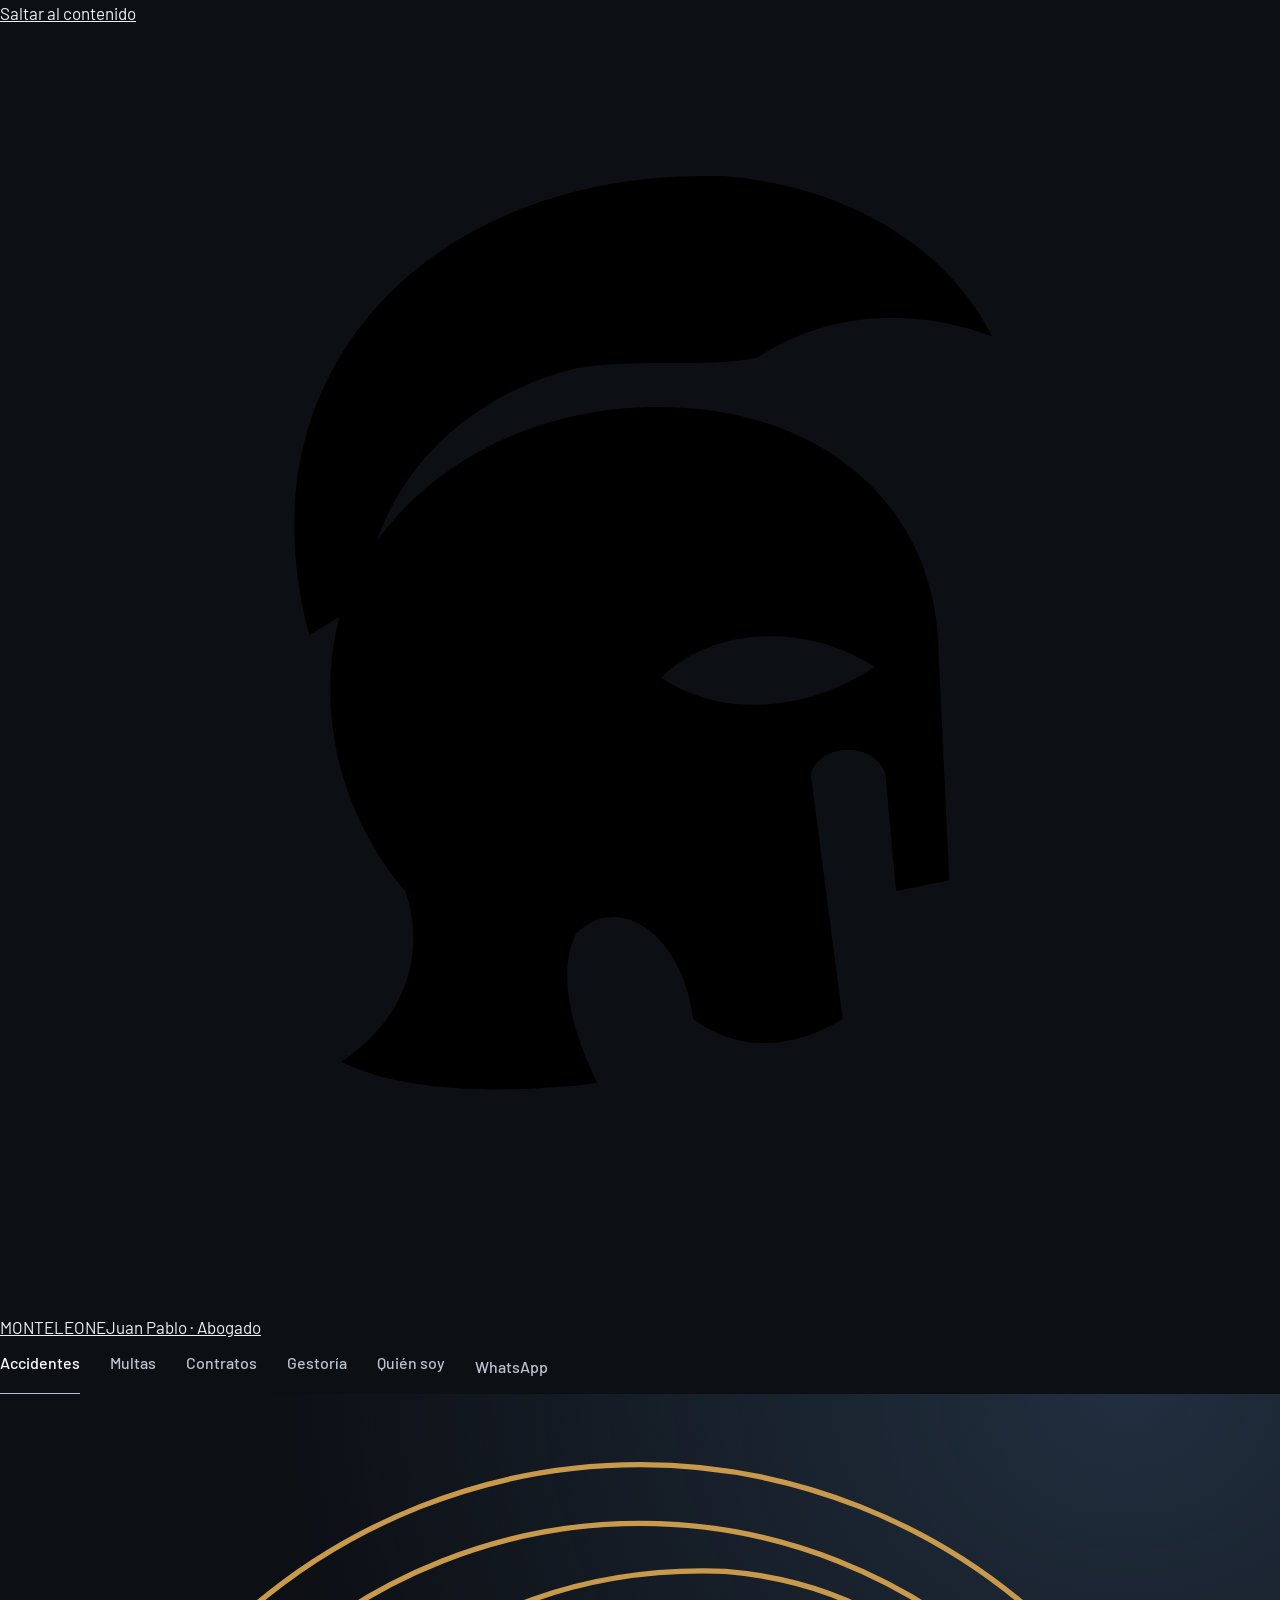
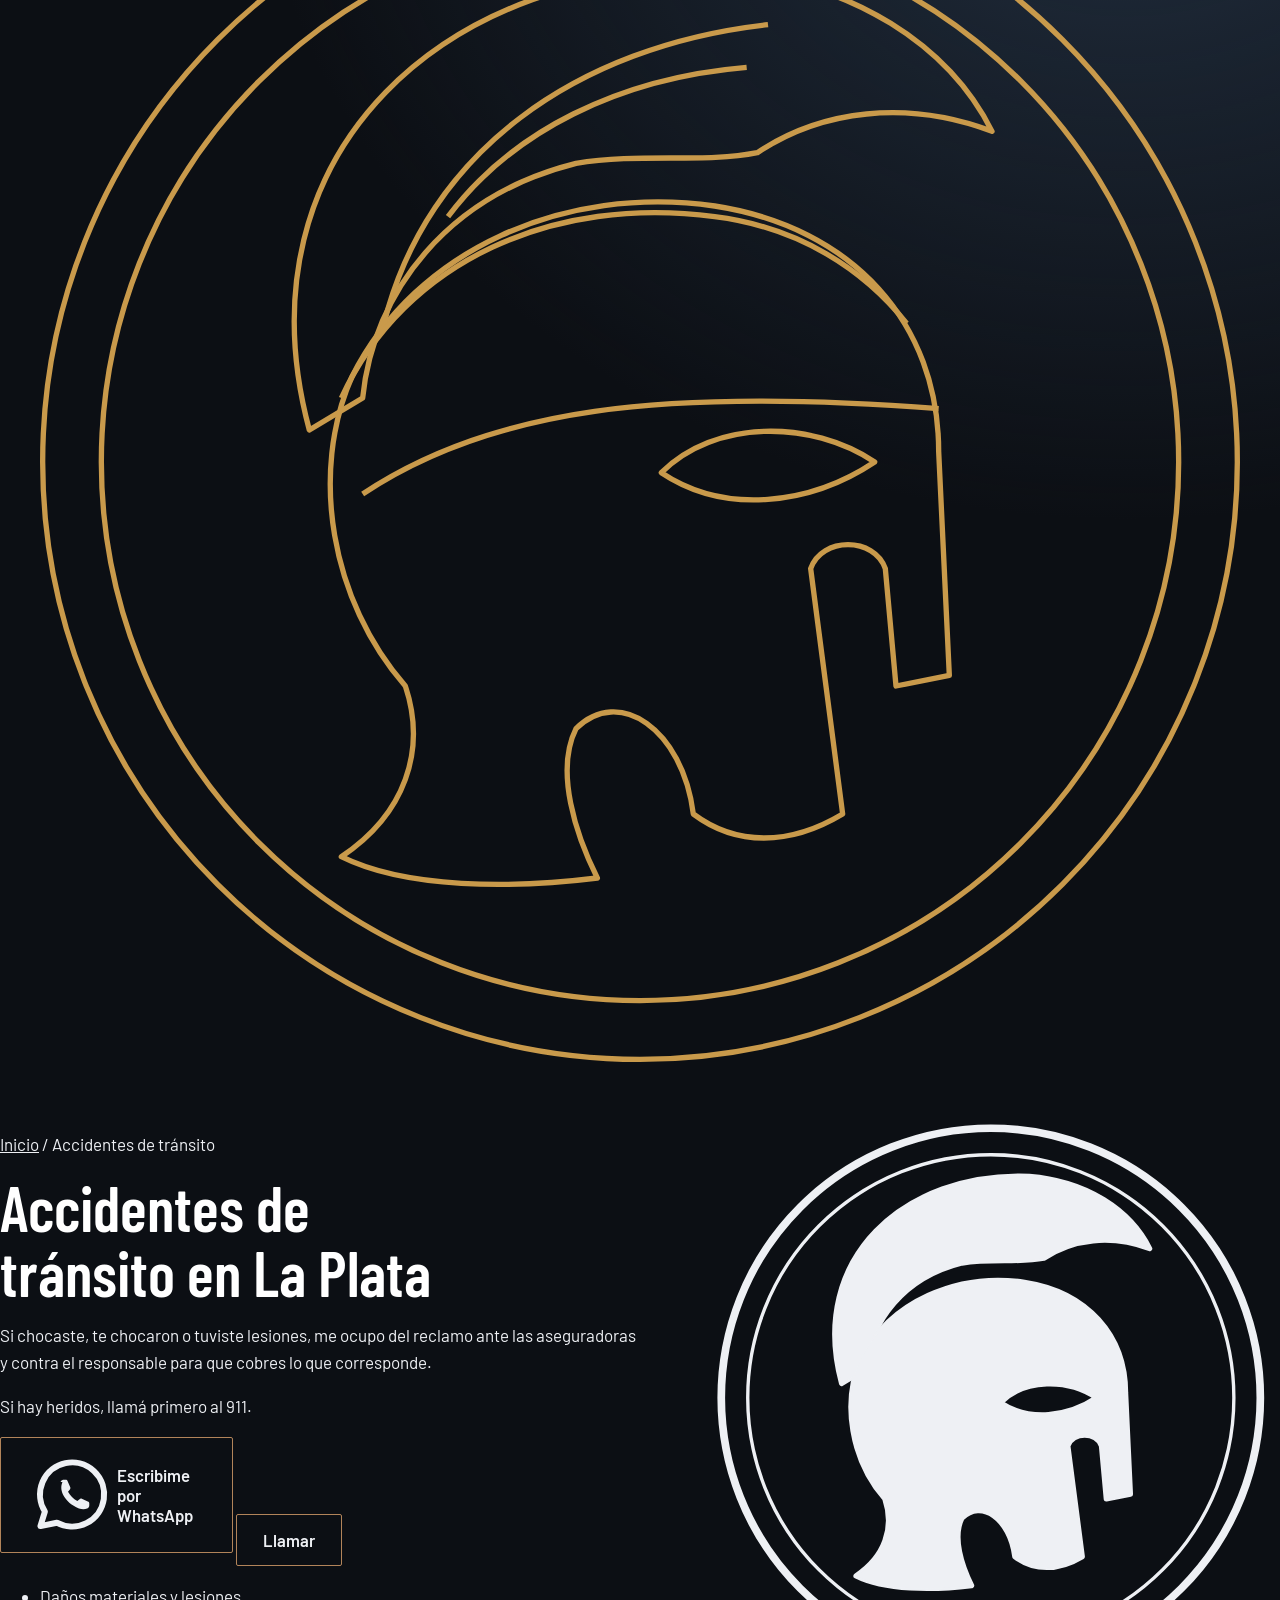
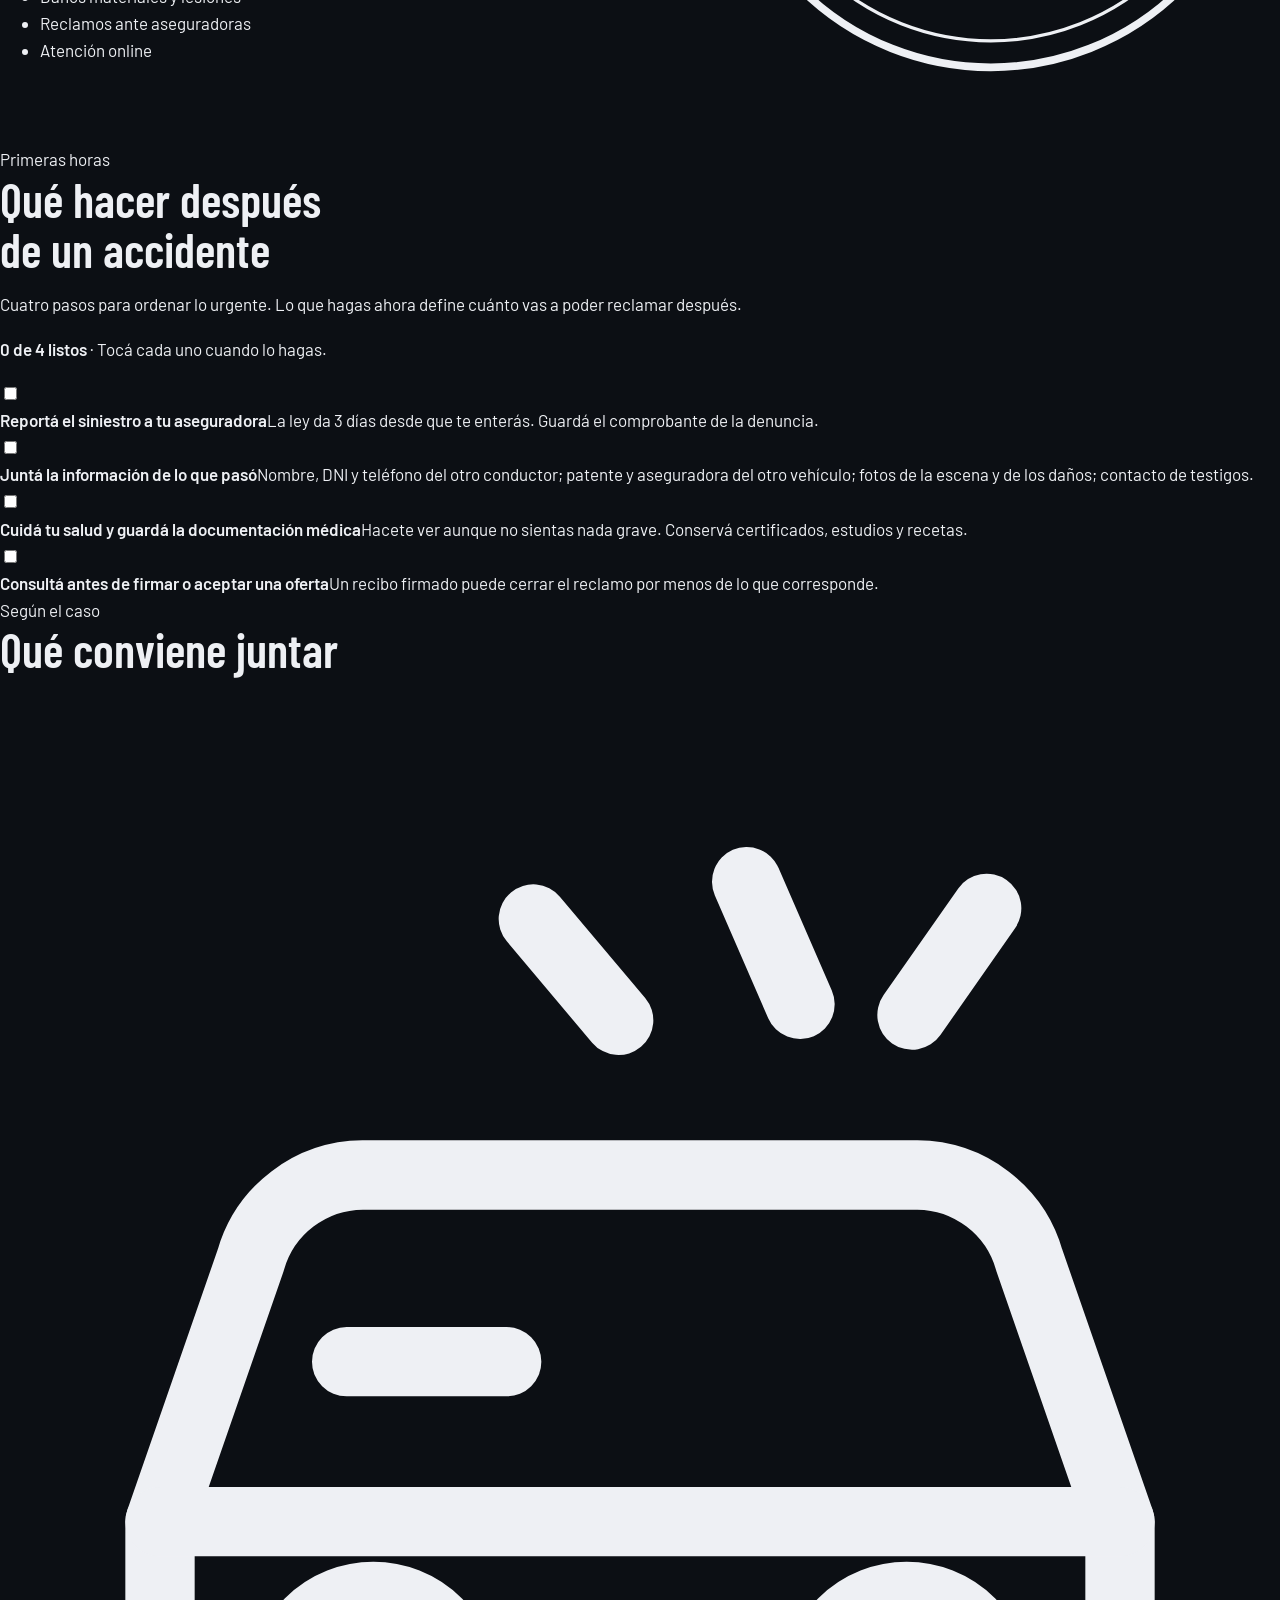
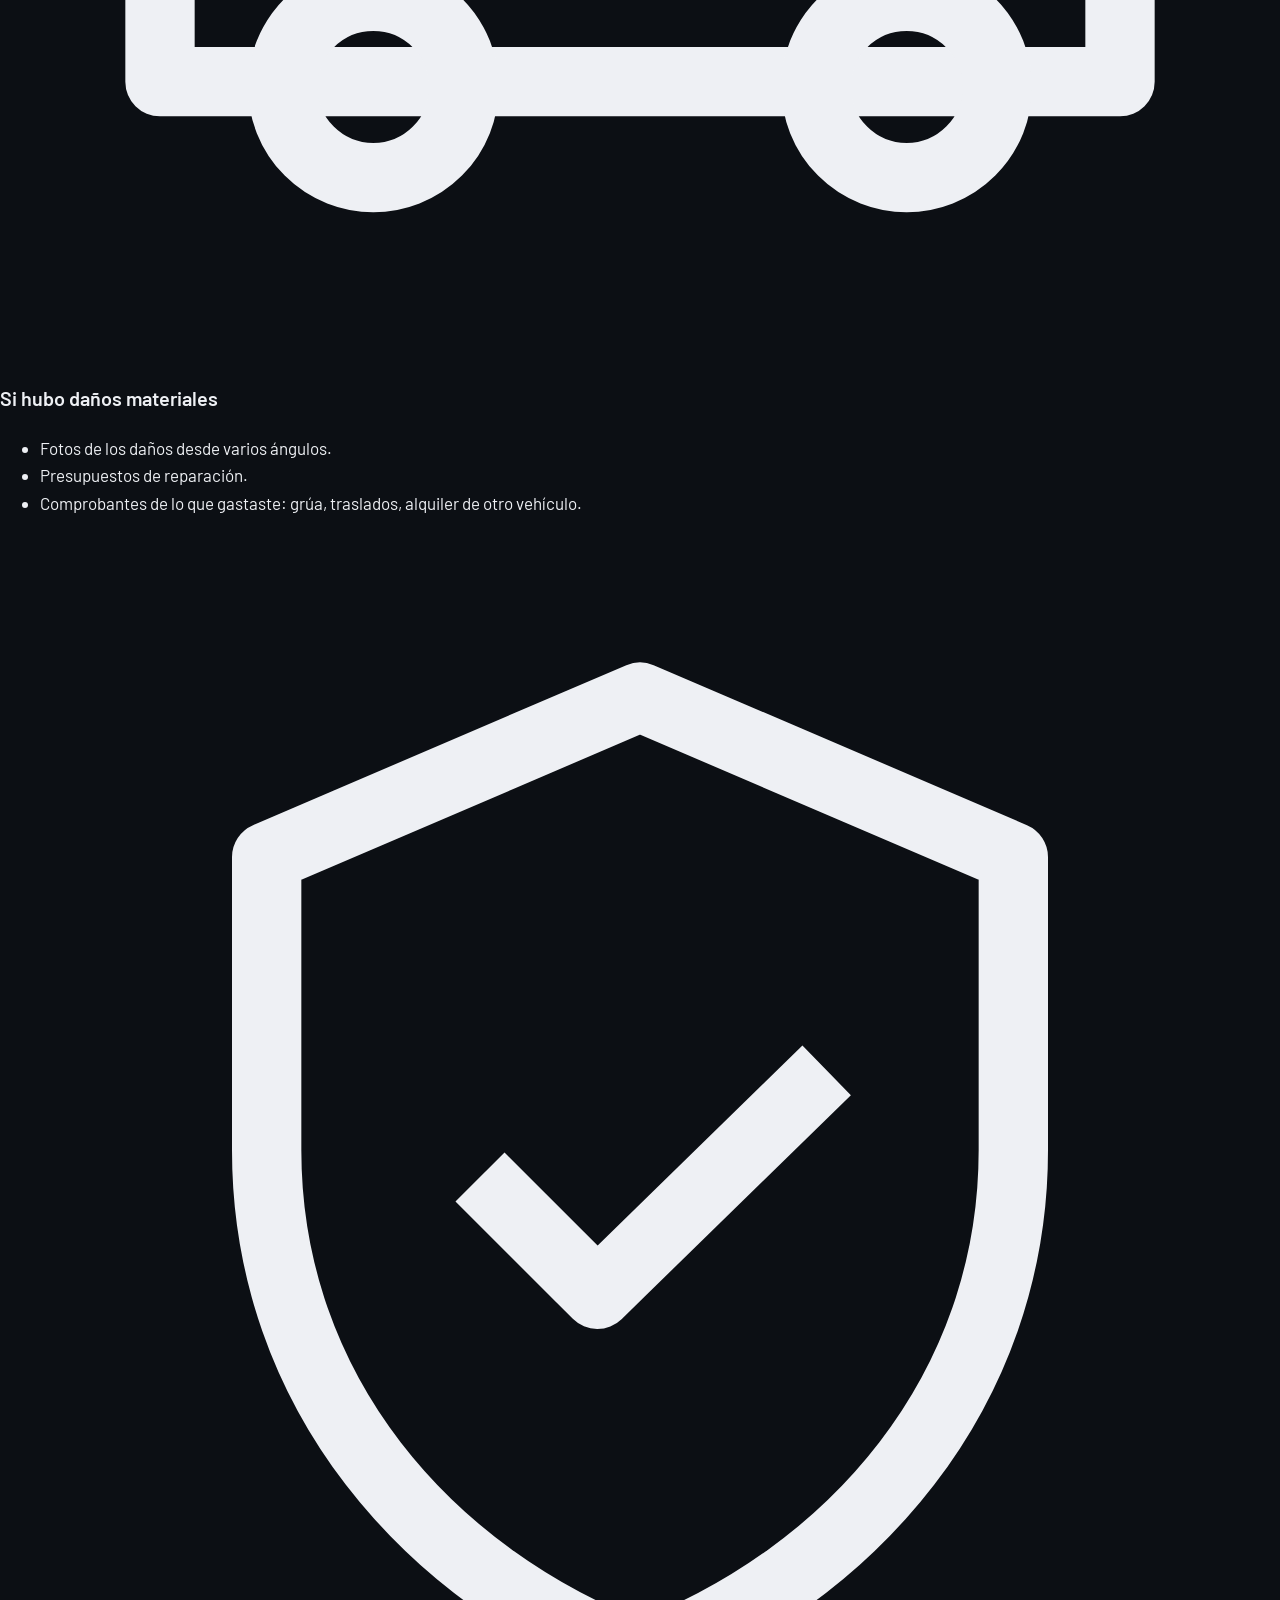
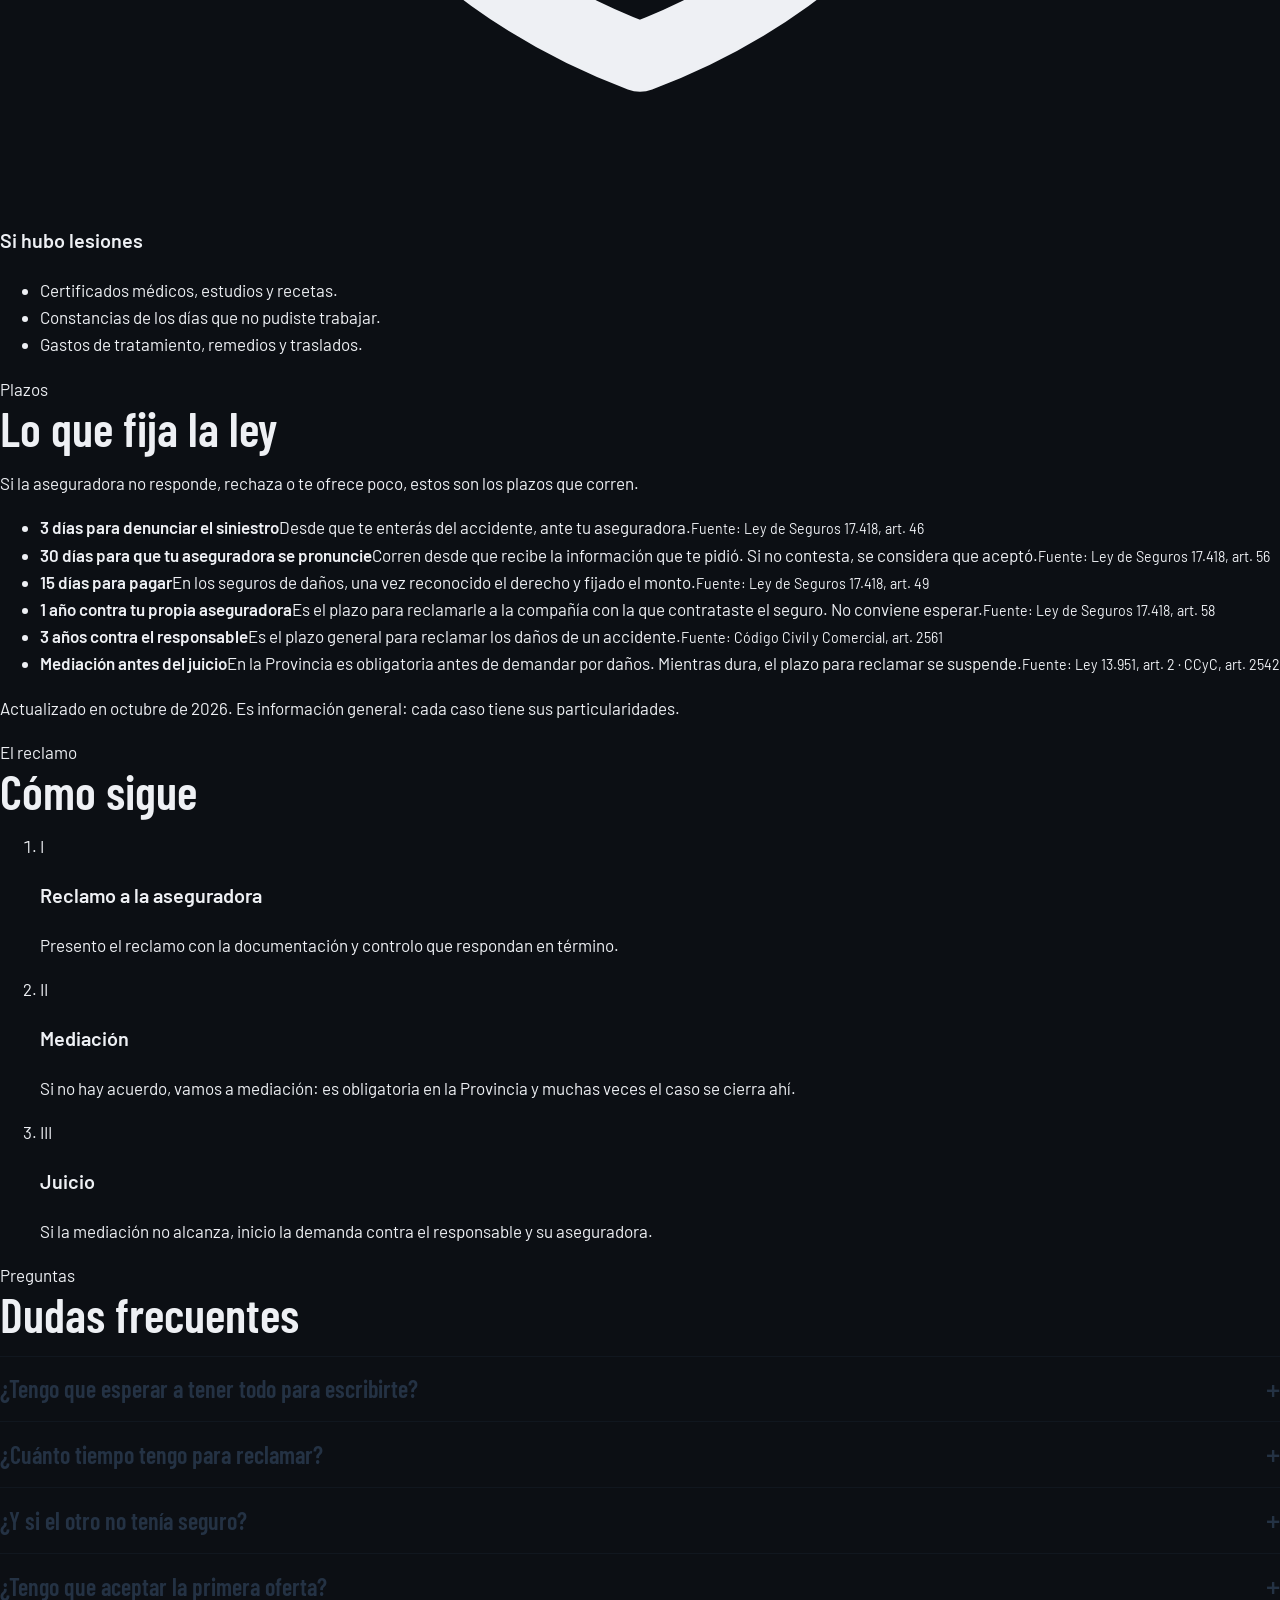
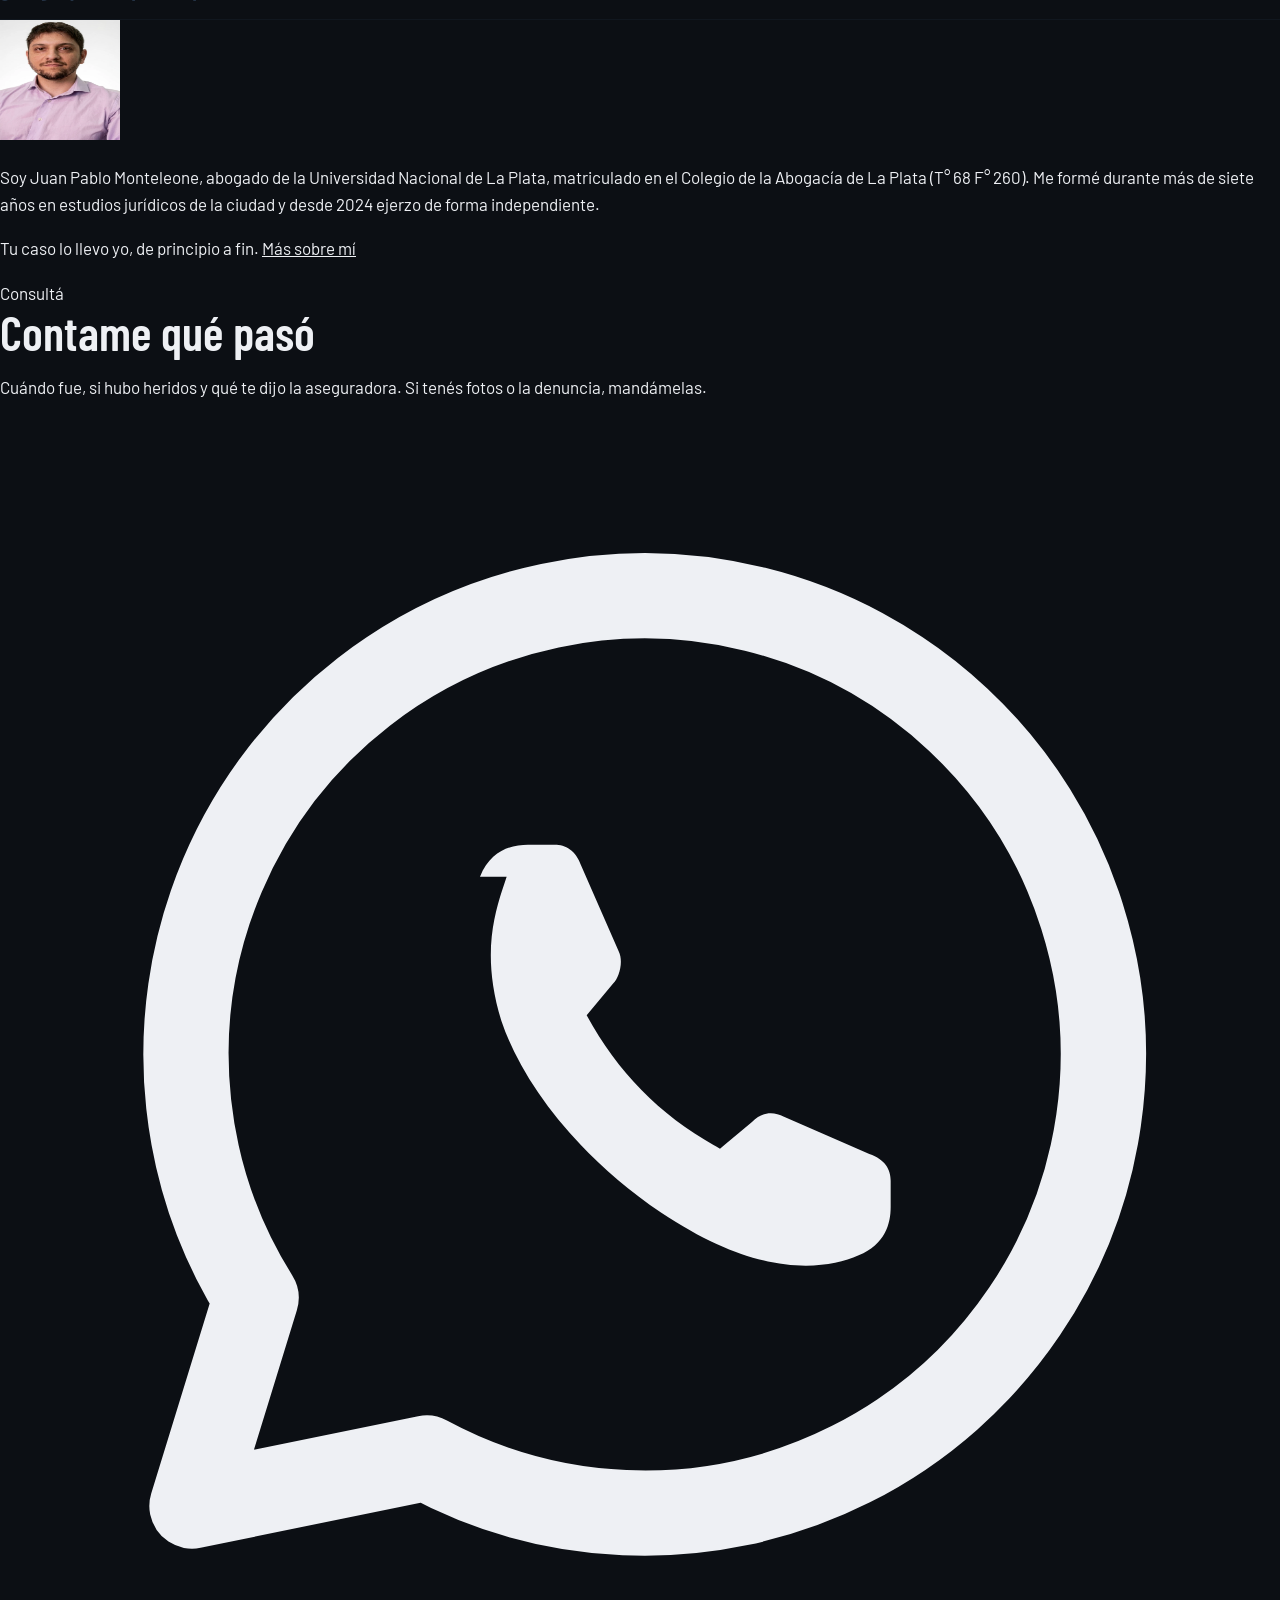
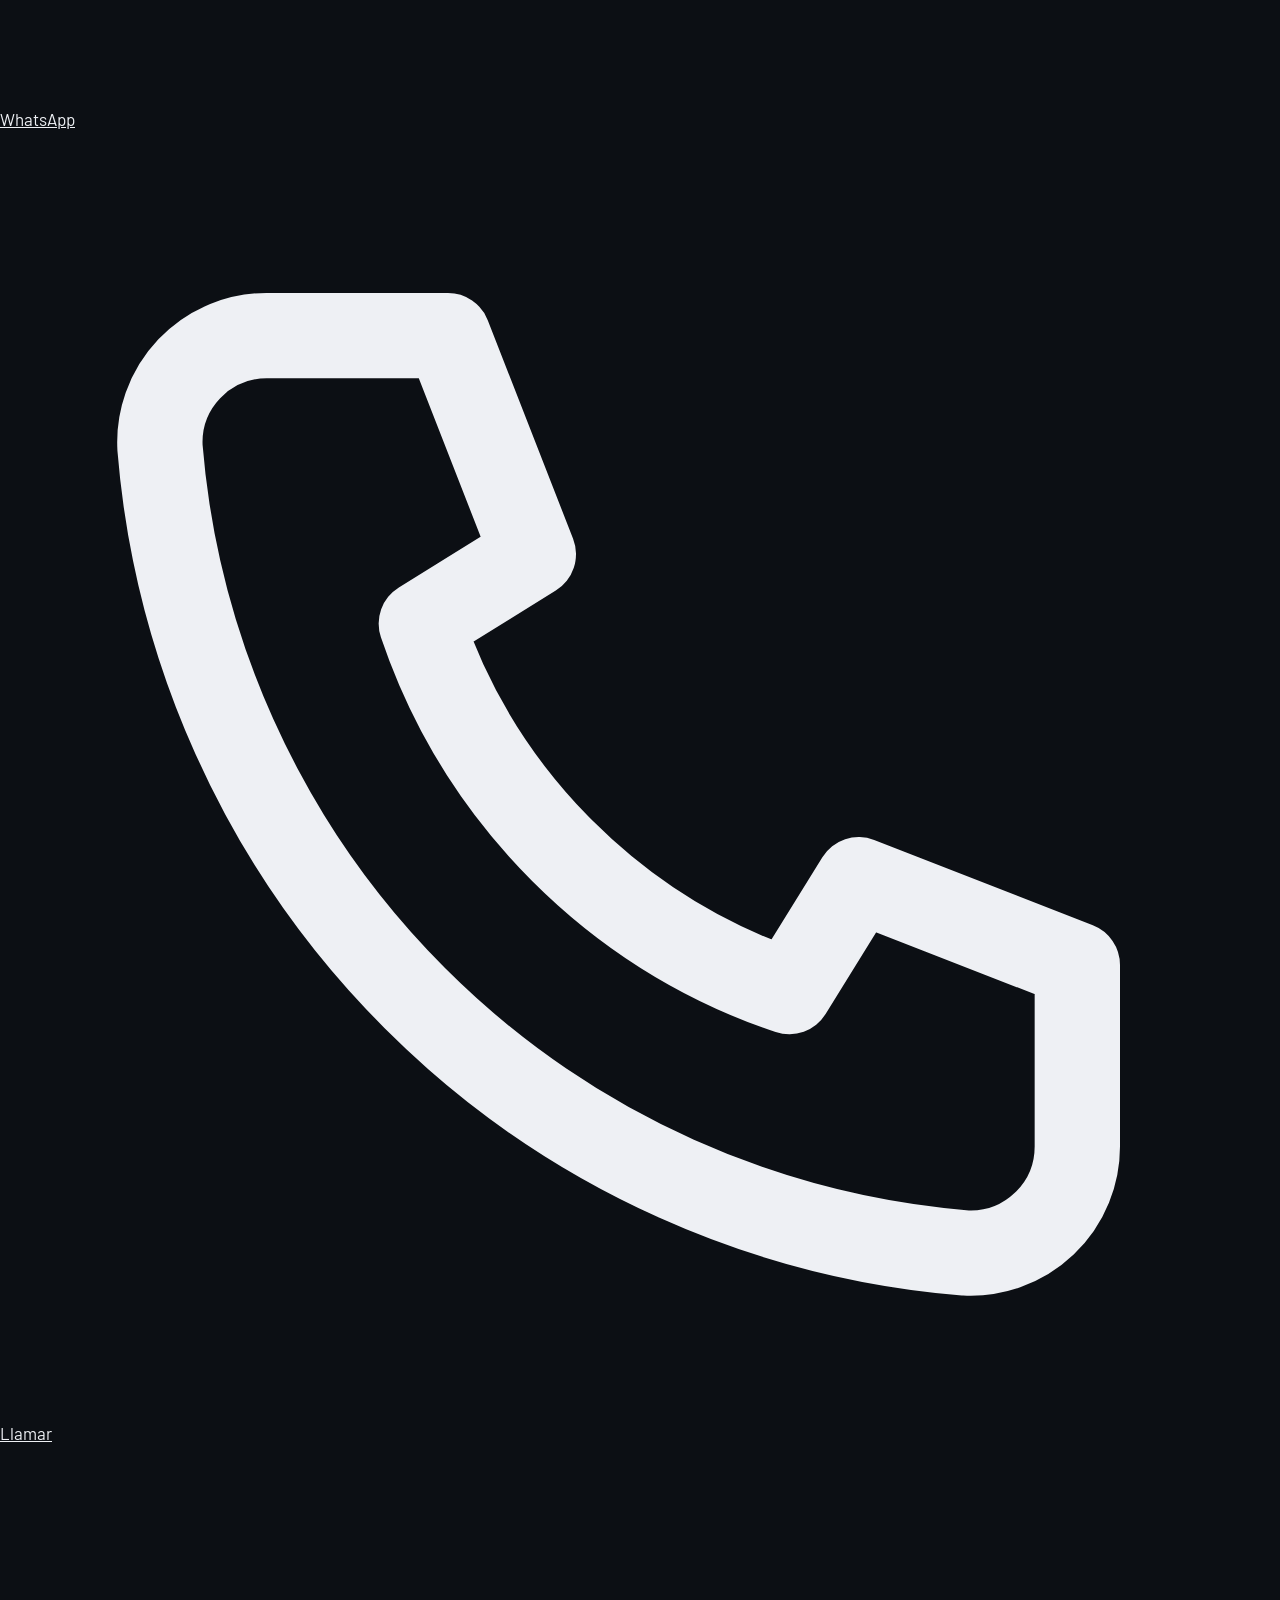
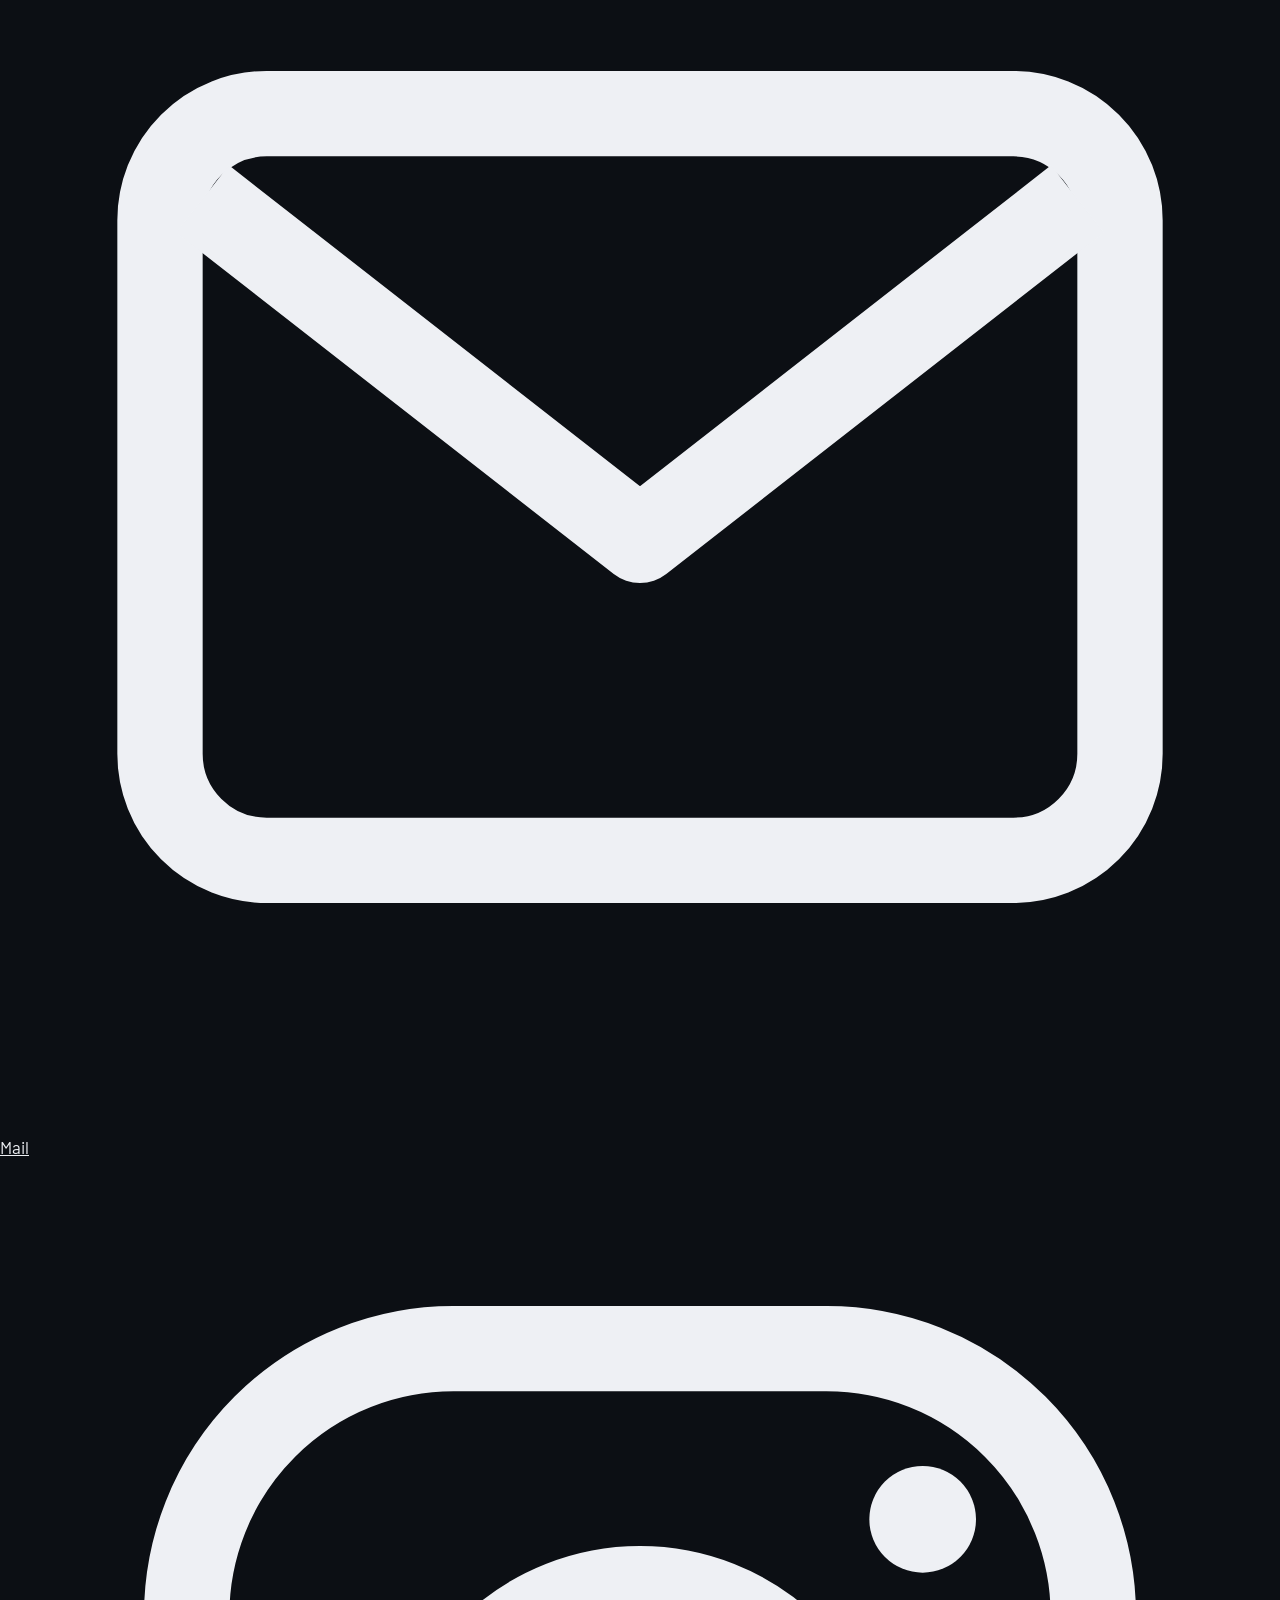
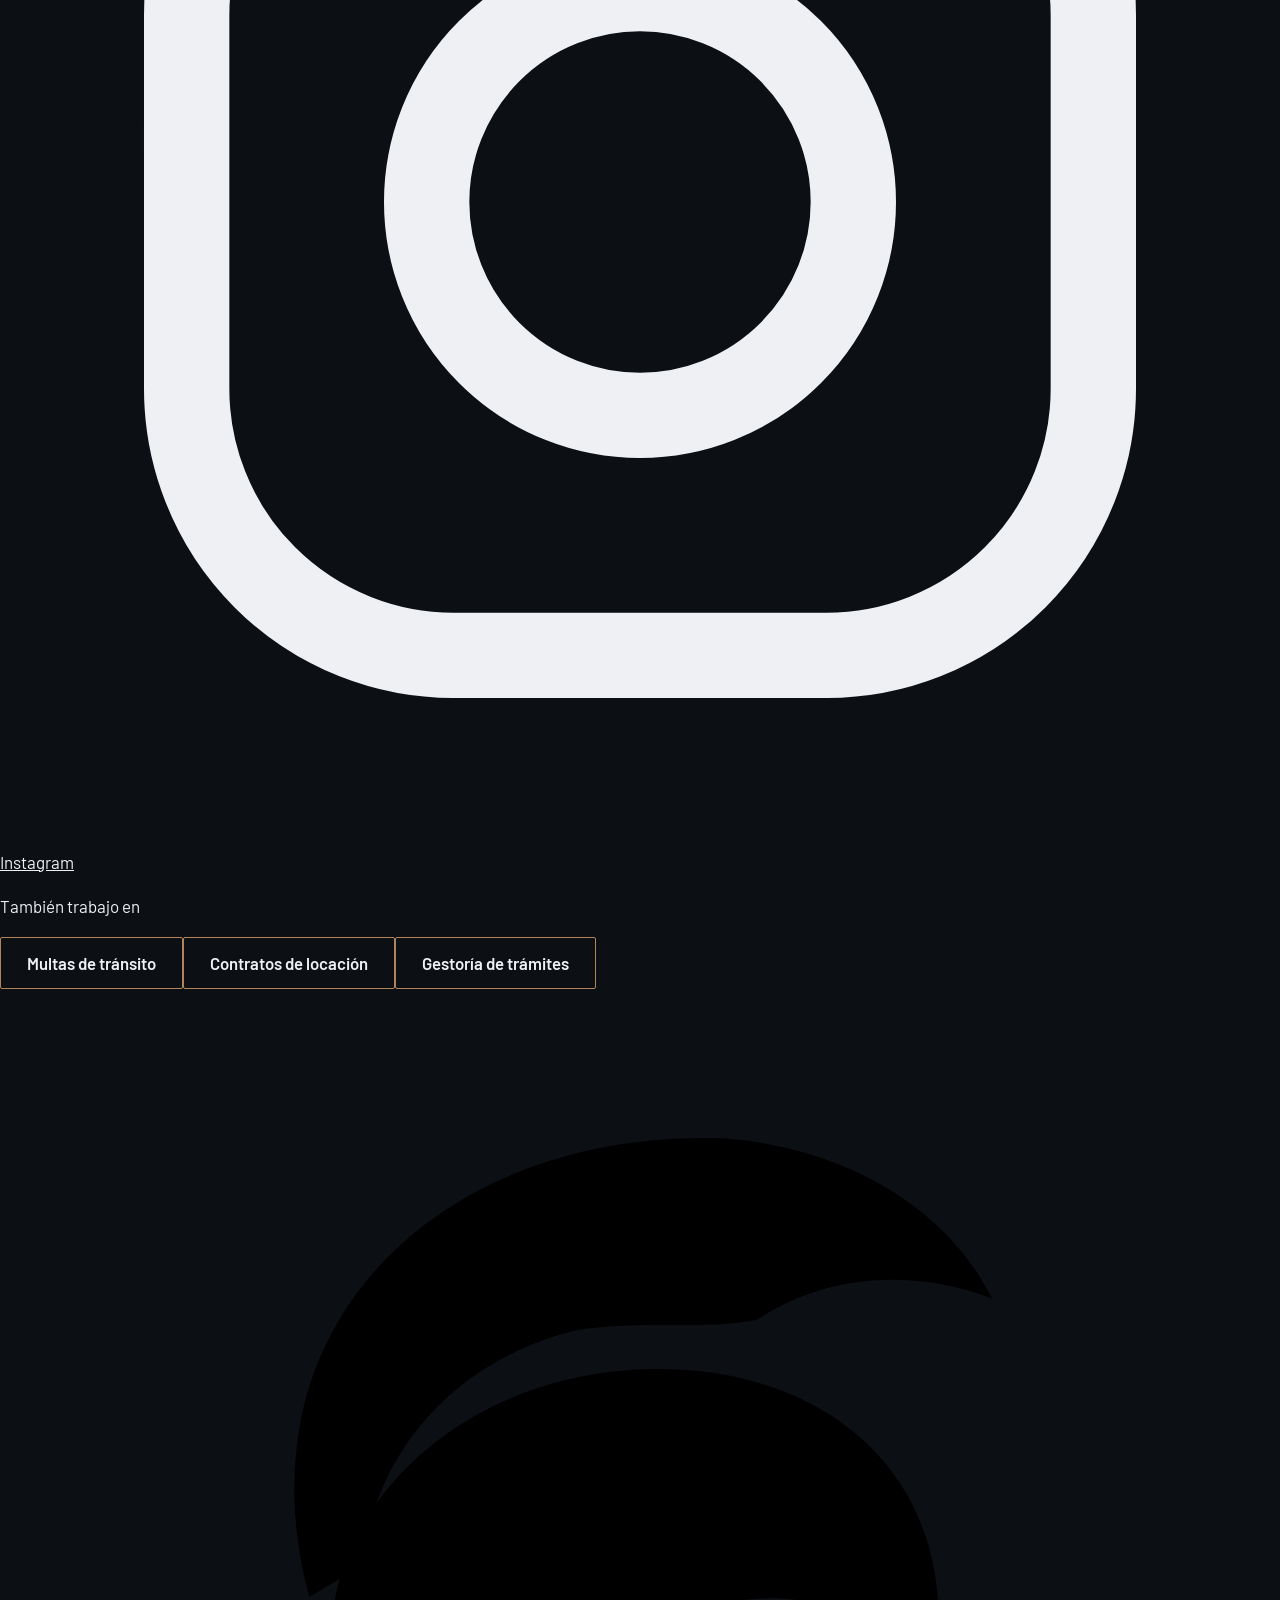
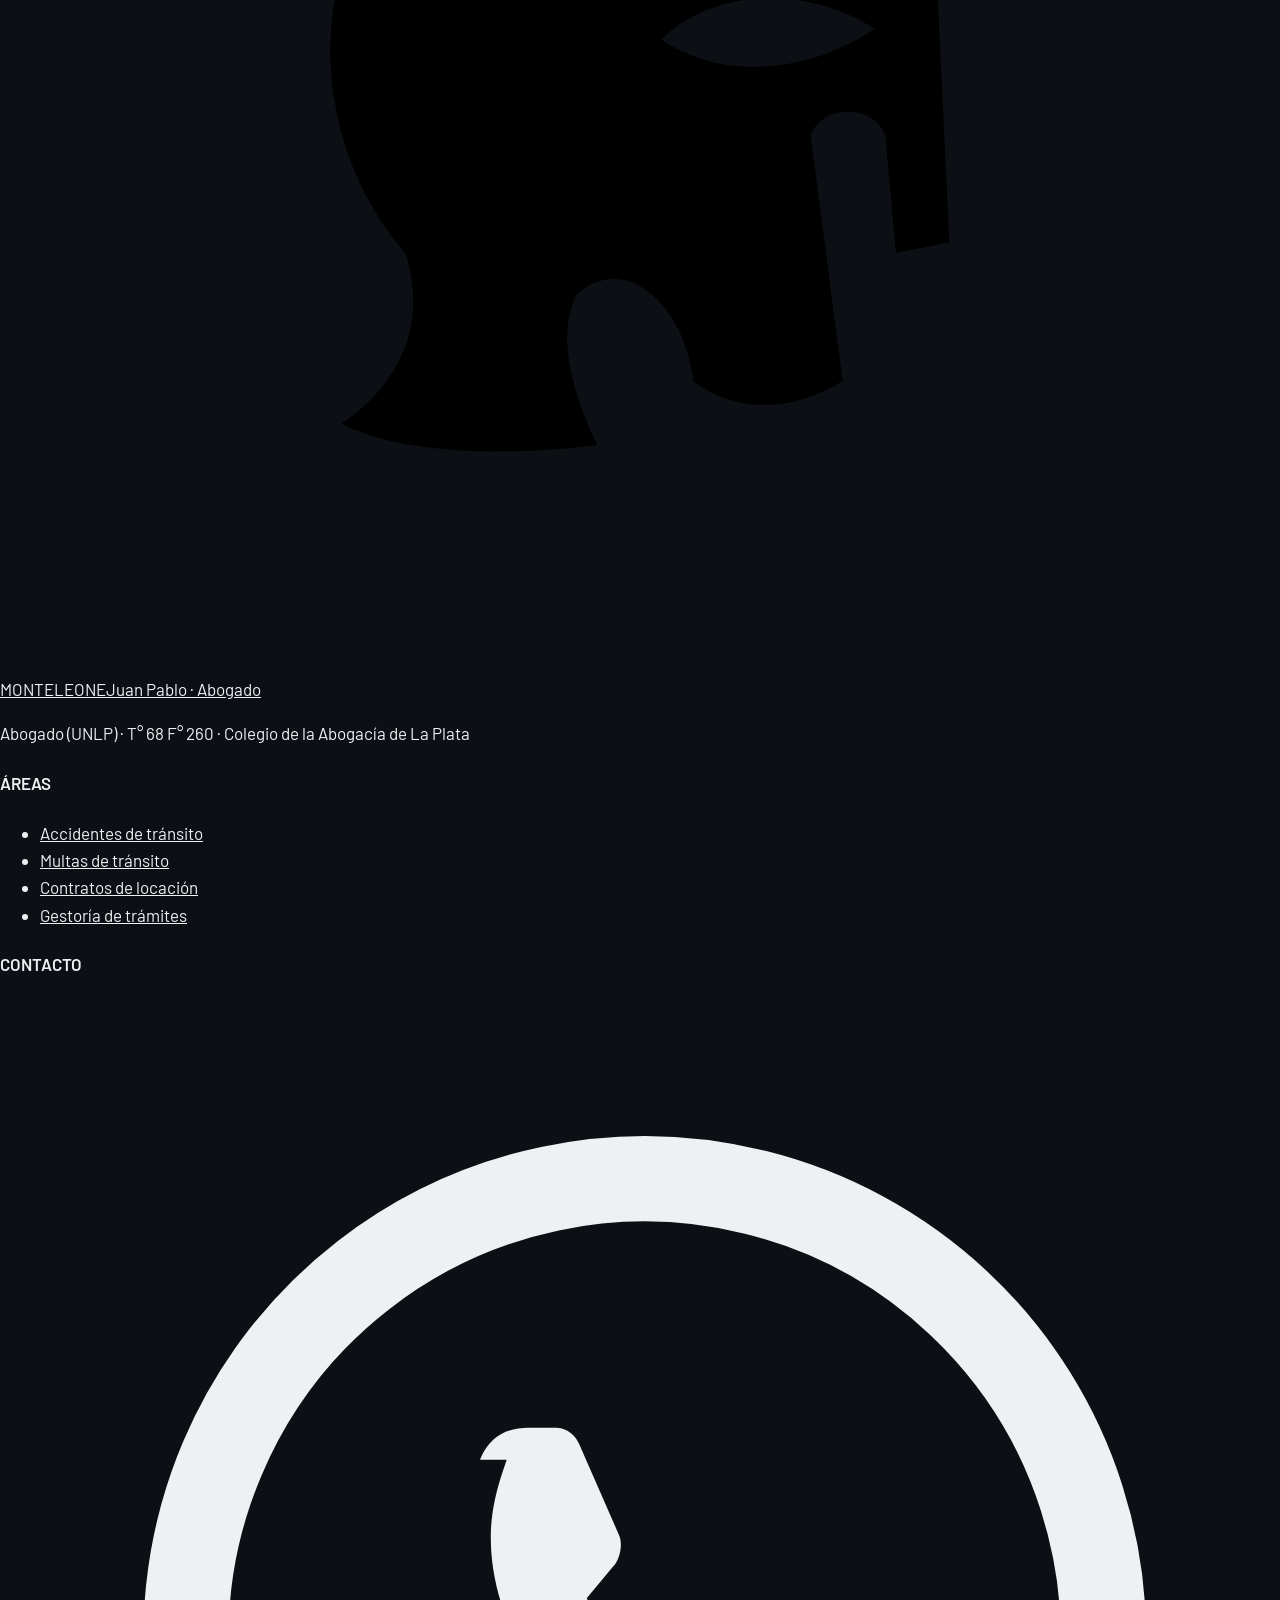
==== accidentes/index.html @ 5ac645d3 "Nueva página: accidentes" ====
<!doctype html>
<html lang="es-AR">
<head>
<meta charset="utf-8">
<!-- BORRADOR: sacar la línea de abajo cuando Juan Pablo apruebe la publicación (en TODAS las páginas) -->
<meta name="robots" content="noindex, nofollow">
<meta name="viewport" content="width=device-width, initial-scale=1, viewport-fit=cover">
<title>Abogado de accidentes de tránsito en La Plata | Monteleone</title>
<meta name="description" content="Reclamos por choques, lesiones y daños ante aseguradoras en La Plata. Qué hacer después de un accidente y qué plazos fija la ley.">
<meta name="theme-color" content="#0D131E">
<link rel="icon" href="/assets/logo/favicon.svg" type="image/svg+xml">
<link rel="stylesheet" href="/styles.css">
<link rel="canonical" href="https://juanpablomonteleone.pages.dev/accidentes/">
<meta property="og:type" content="website">
<meta property="og:locale" content="es_AR">
<meta property="og:site_name" content="Juan Pablo Monteleone, abogado">
<meta property="og:title" content="Abogado de accidentes de tránsito en La Plata | Monteleone">
<meta property="og:description" content="Reclamos por choques, lesiones y daños ante aseguradoras en La Plata. Qué hacer después de un accidente y qué plazos fija la ley.">
<meta property="og:url" content="https://juanpablomonteleone.pages.dev/accidentes/">
<meta property="og:image" content="https://juanpablomonteleone.pages.dev/assets/og/home.jpg">
<script type="application/ld+json">{"@context": "https://schema.org", "@type": "LegalService", "name": "Juan Pablo Monteleone, abogado", "url": "https://juanpablomonteleone.pages.dev/", "telephone": "+5492212011739", "email": "estudiomonteleonejp@gmail.com", "image": "https://juanpablomonteleone.pages.dev/assets/foto-rect.webp", "areaServed": "La Plata, Provincia de Buenos Aires", "address": {"@type": "PostalAddress", "addressLocality": "La Plata", "addressRegion": "Buenos Aires", "addressCountry": "AR"}, "knowsAbout": ["Accidentes de tránsito", "Multas de tránsito", "Contratos de locación", "Gestoría de trámites"], "sameAs": ["https://www.instagram.com/monteleone.abogado/"]}</script>
</head>
<body>
<a class="saltar" href="#contenido">Saltar al contenido</a>
<header class="cabecera">
  <div class="contenedor">
    <a class="marca" href="/" aria-label="Juan Pablo Monteleone, abogado. Inicio">
      <svg viewBox="0 0 120 120" aria-hidden="true" ><g fill="none" style="stroke:var(--bronce)"><circle cx="60" cy="60" r="56" stroke-width="2.6"/><circle cx="60" cy="60" r="50.5" stroke-width="1"/></g><g transform="translate(-4 1)" style="fill:var(--bronce)"><path d="M33 56 C 26 30, 46 12, 72 13 C 84 14, 93 20, 97 28 C 89 25, 81 26, 75 30 C 70 31, 64 30, 58 31 C 46 34, 39 43, 38 53 Z"/><path fill-rule="evenodd" d="M36 96 C 42 92, 44 86, 42 80 C 35 72, 33 60, 37 51 C 43 39, 57 33, 71 35 C 84 37, 92 46, 92 58 L 93 79 L 88 80 L 87 69 C 86 66, 81 66, 80 69 L 83 92 C 78 95, 73 95, 69 92 C 68 84, 62 80, 58 84 C 56 88, 58 94, 60 98 C 52 99, 42 99, 36 96 Z M 66 60 C 71 55, 80 55, 86 59 C 80 63, 72 64, 66 60 Z"/></g><g transform="translate(-4 1)" fill="none" stroke-linecap="round" style="stroke:var(--noche)" stroke-width="1.6"><path d="M36 53 C 42 40, 56 34, 71 36 C 79 37, 85 41, 89 46"/><path d="M40 46 C 44 30, 58 20, 76 18"/><path d="M46 36 C 52 28, 62 23, 74 22"/><path d="M38 62 C 50 54, 66 52, 92 54"/></g></svg>
      <span class="marca-texto"><span class="marca-nombre">MONTELEONE</span><span class="marca-sub">Juan Pablo · Abogado</span></span>
    </a>
    <button class="menu-btn" type="button" aria-expanded="false" aria-controls="nav" aria-label="Abrir menú"><span></span><span></span><span></span></button>
    <nav class="nav" id="nav" aria-label="Principal">
      <a class="nav-link" href="/accidentes/" aria-current="page">Accidentes</a><a class="nav-link" href="/multas/">Multas</a><a class="nav-link" href="/contratos/">Contratos</a><a class="nav-link" href="/gestoria/">Gestoría</a><a class="nav-link" href="/#quien-soy">Quién soy</a>
      <a class="btn btn-oro btn-chico" href="https://wa.me/5492212011739?text=Hola%20Juan%20Pablo%2C%20vi%20tu%20web%20y%20quiero%20hacerte%20una%20consulta." target="_blank" rel="noopener"><svg viewBox="0 0 24 24" aria-hidden="true" fill="none" stroke="currentColor" stroke-width="1.6" stroke-linejoin="round"><path d="M3.6 20.4l1.2-3.9A8.6 8.6 0 1 1 8 19.5z"/><path fill="currentColor" stroke="none" d="M9 8.6c.2-.5.6-.6.9-.6h.5c.2 0 .4.1.5.4l.7 1.6c.1.2 0 .5-.1.6l-.5.6c.6 1.1 1.4 1.9 2.5 2.5l.6-.5c.2-.2.4-.2.6-.1l1.6.7c.3.1.4.3.4.5v.5c0 .3-.1.7-.6.9-.7.3-1.9.4-3.7-.8-1.5-1-2.6-2.4-3-3.6-.4-1.3-.1-2.1.1-2.7z"/></svg>WhatsApp</a>
    </nav>
  </div>
</header>
<main id="contenido">
<section class="hero hero-area">
  <svg class="hero-marca-agua" viewBox="0 0 120 120" aria-hidden="true"><g fill="none" stroke="#C99A4B" stroke-width=".5" stroke-linejoin="round"><circle pathLength="1" cx="60" cy="60" r="56"/><circle pathLength="1" cx="60" cy="60" r="50.5"/><g transform="translate(-4 1)"><path pathLength="1" d="M33 56 C 26 30, 46 12, 72 13 C 84 14, 93 20, 97 28 C 89 25, 81 26, 75 30 C 70 31, 64 30, 58 31 C 46 34, 39 43, 38 53 Z"/><path pathLength="1" d="M36 96 C 42 92, 44 86, 42 80 C 35 72, 33 60, 37 51 C 43 39, 57 33, 71 35 C 84 37, 92 46, 92 58 L 93 79 L 88 80 L 87 69 C 86 66, 81 66, 80 69 L 83 92 C 78 95, 73 95, 69 92 C 68 84, 62 80, 58 84 C 56 88, 58 94, 60 98 C 52 99, 42 99, 36 96 Z"/><path pathLength="1" d="M 66 60 C 71 55, 80 55, 86 59 C 80 63, 72 64, 66 60 Z"/><path pathLength="1" d="M36 53 C 42 40, 56 34, 71 36 C 79 37, 85 41, 89 46"/><path pathLength="1" d="M40 46 C 44 30, 58 20, 76 18"/><path pathLength="1" d="M46 36 C 52 28, 62 23, 74 22"/><path pathLength="1" d="M38 62 C 50 54, 66 52, 92 54"/></g></g></svg>
  <div class="contenedor hero-grid">
    <div>
      <p class="migas entrada"><a href="/">Inicio</a> / Accidentes de tránsito</p>
      <h1><span class="linea"><span>Accidentes de tránsito en La Plata</span></span></h1>
      <p class="hero-lead entrada d1">Si chocaste, te chocaron o tuviste lesiones, me ocupo del reclamo ante las aseguradoras y contra el responsable para que cobres lo que corresponde.</p>
      <p class="alerta entrada d1">Si hay heridos, llamá primero al 911.</p>
      <div class="hero-acciones entrada d2">
        <a class="btn btn-oro" href="https://wa.me/5492212011739?text=Hola%20Juan%20Pablo%2C%20tuve%20un%20accidente%20de%20tr%C3%A1nsito.%20Quiero%20consultar%20por%20el%20reclamo." target="_blank" rel="noopener"><svg viewBox="0 0 24 24" aria-hidden="true" fill="none" stroke="currentColor" stroke-width="1.6" stroke-linejoin="round"><path d="M3.6 20.4l1.2-3.9A8.6 8.6 0 1 1 8 19.5z"/><path fill="currentColor" stroke="none" d="M9 8.6c.2-.5.6-.6.9-.6h.5c.2 0 .4.1.5.4l.7 1.6c.1.2 0 .5-.1.6l-.5.6c.6 1.1 1.4 1.9 2.5 2.5l.6-.5c.2-.2.4-.2.6-.1l1.6.7c.3.1.4.3.4.5v.5c0 .3-.1.7-.6.9-.7.3-1.9.4-3.7-.8-1.5-1-2.6-2.4-3-3.6-.4-1.3-.1-2.1.1-2.7z"/></svg>Escribime por WhatsApp</a>
        <a class="btn btn-linea" href="tel:+5492212011739"><svg viewBox="0 0 24 24" aria-hidden="true" fill="none" stroke="currentColor" stroke-width="1.6" stroke-linejoin="round"><path d="M5 3.8h3.4l1.6 4.1-2.1 1.3a11 11 0 0 0 6.9 6.9l1.3-2.1 4.1 1.6V19a2 2 0 0 1-2.1 2A16.5 16.5 0 0 1 3 5.9a2 2 0 0 1 2-2.1z"/></svg>Llamar</a>
      </div>
      <ul class="credenciales entrada d3"><li>Daños materiales y lesiones</li><li>Reclamos ante aseguradoras</li><li>Atención online</li></ul>
    </div>
    <svg class="emblema-lateral" viewBox="0 0 120 120" aria-hidden="true"><g fill="none" stroke="currentColor"><circle pathLength="1" class="trazo" cx="60" cy="60" r="56" stroke-width="1.6"/><circle pathLength="1" class="trazo" cx="60" cy="60" r="50.5" stroke-width=".7"/><g transform="translate(-4 1)" stroke-width="1.1" stroke-linejoin="round"><path pathLength="1" class="trazo" d="M33 56 C 26 30, 46 12, 72 13 C 84 14, 93 20, 97 28 C 89 25, 81 26, 75 30 C 70 31, 64 30, 58 31 C 46 34, 39 43, 38 53 Z"/><path pathLength="1" class="trazo" d="M36 96 C 42 92, 44 86, 42 80 C 35 72, 33 60, 37 51 C 43 39, 57 33, 71 35 C 84 37, 92 46, 92 58 L 93 79 L 88 80 L 87 69 C 86 66, 81 66, 80 69 L 83 92 C 78 95, 73 95, 69 92 C 68 84, 62 80, 58 84 C 56 88, 58 94, 60 98 C 52 99, 42 99, 36 96 Z"/><path pathLength="1" class="trazo" d="M 66 60 C 71 55, 80 55, 86 59 C 80 63, 72 64, 66 60 Z"/></g></g><g class="relleno" transform="translate(-4 1)"><path fill="currentColor" d="M33 56 C 26 30, 46 12, 72 13 C 84 14, 93 20, 97 28 C 89 25, 81 26, 75 30 C 70 31, 64 30, 58 31 C 46 34, 39 43, 38 53 Z"/><path fill="currentColor" fill-rule="evenodd" d="M36 96 C 42 92, 44 86, 42 80 C 35 72, 33 60, 37 51 C 43 39, 57 33, 71 35 C 84 37, 92 46, 92 58 L 93 79 L 88 80 L 87 69 C 86 66, 81 66, 80 69 L 83 92 C 78 95, 73 95, 69 92 C 68 84, 62 80, 58 84 C 56 88, 58 94, 60 98 C 52 99, 42 99, 36 96 Z M 66 60 C 71 55, 80 55, 86 59 C 80 63, 72 64, 66 60 Z"/><g fill="none" stroke-linecap="round" stroke-width="1.6" style="stroke:var(--noche)"><path d="M36 53 C 42 40, 56 34, 71 36 C 79 37, 85 41, 89 46"/><path d="M40 46 C 44 30, 58 20, 76 18"/><path d="M46 36 C 52 28, 62 23, 74 22"/><path d="M38 62 C 50 54, 66 52, 92 54"/></g></g></svg>
  </div>
</section>
<div class="meandro" aria-hidden="true"></div>
<section class="seccion claro">
  <div class="contenedor">
    <div class="encabezado rv"><span class="rotulo">Primeras horas</span><h2>Qué hacer después de un accidente</h2><p>Cuatro pasos para ordenar lo urgente. Lo que hagas ahora define cuánto vas a poder reclamar después.</p></div>
    <div class="checklist" data-checklist><p class="check-cont"><b data-contador>0 de 4 listos</b> · Tocá cada uno cuando lo hagas.</p><label class="check" for="chk-acc-0"><input type="checkbox" id="chk-acc-0"><div><strong>Reportá el siniestro a tu aseguradora</strong><span>La ley da 3 días desde que te enterás. Guardá el comprobante de la denuncia.</span></div></label><label class="check" for="chk-acc-1"><input type="checkbox" id="chk-acc-1"><div><strong>Juntá la información de lo que pasó</strong><span>Nombre, DNI y teléfono del otro conductor; patente y aseguradora del otro vehículo; fotos de la escena y de los daños; contacto de testigos.</span></div></label><label class="check" for="chk-acc-2"><input type="checkbox" id="chk-acc-2"><div><strong>Cuidá tu salud y guardá la documentación médica</strong><span>Hacete ver aunque no sientas nada grave. Conservá certificados, estudios y recetas.</span></div></label><label class="check" for="chk-acc-3"><input type="checkbox" id="chk-acc-3"><div><strong>Consultá antes de firmar o aceptar una oferta</strong><span>Un recibo firmado puede cerrar el reclamo por menos de lo que corresponde.</span></div></label></div>
  </div>
</section>

<section class="seccion claro alt">
  <div class="contenedor">
    <div class="encabezado rv"><span class="rotulo">Según el caso</span><h2>Qué conviene juntar</h2></div>
    <div class="dos-col" data-escalonar>
      <div class="tarjeta"><h3><svg viewBox="0 0 24 24" aria-hidden="true" fill="none" stroke="currentColor" stroke-width="1.3" stroke-linejoin="round" stroke-linecap="round"><path d="M3 15.5l1.7-4.9A2.2 2.2 0 0 1 6.8 9h10.4a2.2 2.2 0 0 1 2.1 1.6l1.7 4.9v3H3z"/><path d="M3 15.5h18M6.5 12.5h3"/><circle cx="7" cy="18.6" r="1.7"/><circle cx="17" cy="18.6" r="1.7"/><path d="M14 3.5l1 2.3M18.5 4l-1.4 2M10 4.2l1.6 1.9"/></svg>Si hubo daños materiales</h3><ul class="lista"><li>Fotos de los daños desde varios ángulos.</li><li>Presupuestos de reparación.</li><li>Comprobantes de lo que gastaste: grúa, traslados, alquiler de otro vehículo.</li></ul></div>
      <div class="tarjeta"><h3><svg viewBox="0 0 24 24" aria-hidden="true" fill="none" stroke="currentColor" stroke-width="1.3" stroke-linejoin="round"><path d="M12 3 5 6v5.5c0 4.5 3 8 7 9.5 4-1.5 7-5 7-9.5V6z"/><path d="m9 12 2.2 2.2L15.5 10"/></svg>Si hubo lesiones</h3><ul class="lista"><li>Certificados médicos, estudios y recetas.</li><li>Constancias de los días que no pudiste trabajar.</li><li>Gastos de tratamiento, remedios y traslados.</li></ul></div>
    </div>
  </div>
</section>

<section class="seccion claro">
  <div class="contenedor">
    <div class="encabezado rv"><span class="rotulo">Plazos</span><h2>Lo que fija la ley</h2><p>Si la aseguradora no responde, rechaza o te ofrece poco, estos son los plazos que corren.</p></div>
    <ul class="ley" data-escalonar><li><strong>3 días para denunciar el siniestro</strong><span>Desde que te enterás del accidente, ante tu aseguradora.</span><small>Fuente: Ley de Seguros 17.418, art. 46</small></li><li><strong>30 días para que tu aseguradora se pronuncie</strong><span>Corren desde que recibe la información que te pidió. Si no contesta, se considera que aceptó.</span><small>Fuente: Ley de Seguros 17.418, art. 56</small></li><li><strong>15 días para pagar</strong><span>En los seguros de daños, una vez reconocido el derecho y fijado el monto.</span><small>Fuente: Ley de Seguros 17.418, art. 49</small></li><li><strong>1 año contra tu propia aseguradora</strong><span>Es el plazo para reclamarle a la compañía con la que contrataste el seguro. No conviene esperar.</span><small>Fuente: Ley de Seguros 17.418, art. 58</small></li><li><strong>3 años contra el responsable</strong><span>Es el plazo general para reclamar los daños de un accidente.</span><small>Fuente: Código Civil y Comercial, art. 2561</small></li><li><strong>Mediación antes del juicio</strong><span>En la Provincia es obligatoria antes de demandar por daños. Mientras dura, el plazo para reclamar se suspende.</span><small>Fuente: Ley 13.951, art. 2 · CCyC, art. 2542</small></li></ul>
    <p class="actualizado rv">Actualizado en octubre de 2026. Es información general: cada caso tiene sus particularidades.</p>
  </div>
</section>

<section class="seccion claro alt">
  <div class="contenedor">
    <div class="encabezado rv"><span class="rotulo">El reclamo</span><h2>Cómo sigue</h2></div>
    <ol class="pasos" style="--n:3" data-escalonar><li class="paso"><span class="paso-num" aria-hidden="true">I</span><h3>Reclamo a la aseguradora</h3><p>Presento el reclamo con la documentación y controlo que respondan en término.</p></li><li class="paso"><span class="paso-num" aria-hidden="true">II</span><h3>Mediación</h3><p>Si no hay acuerdo, vamos a mediación: es obligatoria en la Provincia y muchas veces el caso se cierra ahí.</p></li><li class="paso"><span class="paso-num" aria-hidden="true">III</span><h3>Juicio</h3><p>Si la mediación no alcanza, inicio la demanda contra el responsable y su aseguradora.</p></li></ol>
  </div>
</section>

<section class="seccion claro">
  <div class="contenedor">
    <div class="encabezado rv"><span class="rotulo">Preguntas</span><h2>Dudas frecuentes</h2></div>
    <div class="faq" data-escalonar><details><summary>¿Tengo que esperar a tener todo para escribirte?</summary><div class="resp"><p>No. Escribime apenas puedas, con lo que tengas. Algunos plazos son cortos y conviene empezar cuanto antes.</p></div></details><details><summary>¿Cuánto tiempo tengo para reclamar?</summary><div class="resp"><p>Contra el responsable del choque, 3 años. Contra tu propia aseguradora el plazo es más corto: 1 año. Y la denuncia del siniestro tiene que hacerse dentro de los 3 días.</p></div></details><details><summary>¿Y si el otro no tenía seguro?</summary><div class="resp"><p>El reclamo se puede dirigir contra el conductor y contra el titular del vehículo. Conviene analizar el caso cuanto antes para elegir el mejor camino.</p></div></details><details><summary>¿Tengo que aceptar la primera oferta?</summary><div class="resp"><p>No. Antes de firmar un recibo o un acuerdo, consultá: puede cerrar el reclamo por un monto menor al que corresponde.</p></div></details></div>
  </div>
</section>
<div class="meandro" aria-hidden="true"></div>
<section class="seccion oscuro-2">
  <div class="contenedor">
    <div class="quien-corto rv">
      <img src="/assets/foto-rect.webp" alt="Juan Pablo Monteleone" width="120" height="120" loading="lazy">
      <div>
        <p>Soy Juan Pablo Monteleone, abogado de la Universidad Nacional de La Plata, matriculado en el Colegio de la Abogacía de La Plata (T° 68 F° 260). Me formé durante más de siete años en estudios jurídicos de la ciudad y desde 2024 ejerzo de forma independiente.</p>
        <p>Tu caso lo llevo yo, de principio a fin. <a href="/#quien-soy">Más sobre mí</a></p>
      </div>
    </div>
  </div>
</section>
<div class="meandro invertido" aria-hidden="true"></div>
<section class="seccion cta-final">
  <div class="contenedor">
    <div class="rv">
      <span class="rotulo">Consultá</span>
      <h2>Contame qué pasó</h2>
      <p>Cuándo fue, si hubo heridos y qué te dijo la aseguradora. Si tenés fotos o la denuncia, mandámelas.</p>
      <div class="contacto-iconos"><a class="ico-btn principal" href="https://wa.me/5492212011739?text=Hola%20Juan%20Pablo%2C%20tuve%20un%20accidente%20de%20tr%C3%A1nsito.%20Quiero%20consultar%20por%20el%20reclamo." target="_blank" rel="noopener"><svg viewBox="0 0 24 24" aria-hidden="true" fill="none" stroke="currentColor" stroke-width="1.6" stroke-linejoin="round"><path d="M3.6 20.4l1.2-3.9A8.6 8.6 0 1 1 8 19.5z"/><path fill="currentColor" stroke="none" d="M9 8.6c.2-.5.6-.6.9-.6h.5c.2 0 .4.1.5.4l.7 1.6c.1.2 0 .5-.1.6l-.5.6c.6 1.1 1.4 1.9 2.5 2.5l.6-.5c.2-.2.4-.2.6-.1l1.6.7c.3.1.4.3.4.5v.5c0 .3-.1.7-.6.9-.7.3-1.9.4-3.7-.8-1.5-1-2.6-2.4-3-3.6-.4-1.3-.1-2.1.1-2.7z"/></svg><span>WhatsApp</span></a><a class="ico-btn" href="tel:+5492212011739" title="221 201-1739"><svg viewBox="0 0 24 24" aria-hidden="true" fill="none" stroke="currentColor" stroke-width="1.6" stroke-linejoin="round"><path d="M5 3.8h3.4l1.6 4.1-2.1 1.3a11 11 0 0 0 6.9 6.9l1.3-2.1 4.1 1.6V19a2 2 0 0 1-2.1 2A16.5 16.5 0 0 1 3 5.9a2 2 0 0 1 2-2.1z"/></svg><span>Llamar</span></a><a class="ico-btn" href="mailto:estudiomonteleonejp@gmail.com" title="estudiomonteleonejp@gmail.com"><svg viewBox="0 0 24 24" aria-hidden="true" fill="none" stroke="currentColor" stroke-width="1.6" stroke-linejoin="round"><rect x="3" y="5" width="18" height="14" rx="2"/><path d="M3.8 6.6 12 13l8.2-6.4"/></svg><span>Mail</span></a><a class="ico-btn" href="https://www.instagram.com/monteleone.abogado/" target="_blank" rel="noopener" title="@monteleone.abogado"><svg viewBox="0 0 24 24" aria-hidden="true" fill="none" stroke="currentColor" stroke-width="1.6"><rect x="3.5" y="3.5" width="17" height="17" rx="5"/><circle cx="12" cy="12" r="4"/><circle cx="17.3" cy="6.7" r="1" fill="currentColor" stroke="none"/></svg><span>Instagram</span></a></div>
    </div>
    <p class="otras-rotulo rv">También trabajo en</p>
    <div class="otras rv"><a class="btn btn-linea btn-chico" href="/multas/">Multas de tránsito</a><a class="btn btn-linea btn-chico" href="/contratos/">Contratos de locación</a><a class="btn btn-linea btn-chico" href="/gestoria/">Gestoría de trámites</a></div>
  </div>
</section>
</main>
<footer class="pie">
  <div class="contenedor">
    <div class="pie-grid">
      <div>
        <a class="marca" href="/" aria-label="Inicio"><svg viewBox="0 0 120 120" aria-hidden="true" ><g fill="none" style="stroke:var(--bronce)"><circle cx="60" cy="60" r="56" stroke-width="2.6"/><circle cx="60" cy="60" r="50.5" stroke-width="1"/></g><g transform="translate(-4 1)" style="fill:var(--bronce)"><path d="M33 56 C 26 30, 46 12, 72 13 C 84 14, 93 20, 97 28 C 89 25, 81 26, 75 30 C 70 31, 64 30, 58 31 C 46 34, 39 43, 38 53 Z"/><path fill-rule="evenodd" d="M36 96 C 42 92, 44 86, 42 80 C 35 72, 33 60, 37 51 C 43 39, 57 33, 71 35 C 84 37, 92 46, 92 58 L 93 79 L 88 80 L 87 69 C 86 66, 81 66, 80 69 L 83 92 C 78 95, 73 95, 69 92 C 68 84, 62 80, 58 84 C 56 88, 58 94, 60 98 C 52 99, 42 99, 36 96 Z M 66 60 C 71 55, 80 55, 86 59 C 80 63, 72 64, 66 60 Z"/></g><g transform="translate(-4 1)" fill="none" stroke-linecap="round" style="stroke:var(--noche)" stroke-width="1.6"><path d="M36 53 C 42 40, 56 34, 71 36 C 79 37, 85 41, 89 46"/><path d="M40 46 C 44 30, 58 20, 76 18"/><path d="M46 36 C 52 28, 62 23, 74 22"/><path d="M38 62 C 50 54, 66 52, 92 54"/></g></svg><span class="marca-texto"><span class="marca-nombre">MONTELEONE</span><span class="marca-sub">Juan Pablo · Abogado</span></span></a>
        <p class="matricula">Abogado (UNLP) · T° 68 F° 260 · Colegio de la Abogacía de La Plata</p>
      </div>
      <div>
        <h4>ÁREAS</h4>
        <ul><li><a href="/accidentes/">Accidentes de tránsito</a></li><li><a href="/multas/">Multas de tránsito</a></li><li><a href="/contratos/">Contratos de locación</a></li><li><a href="/gestoria/">Gestoría de trámites</a></li></ul>
      </div>
      <div>
        <h4>CONTACTO</h4>
        <div class="pie-iconos">
          <a href="https://wa.me/5492212011739?text=Hola%20Juan%20Pablo%2C%20vi%20tu%20web%20y%20quiero%20hacerte%20una%20consulta." target="_blank" rel="noopener" aria-label="WhatsApp"><svg viewBox="0 0 24 24" aria-hidden="true" fill="none" stroke="currentColor" stroke-width="1.6" stroke-linejoin="round"><path d="M3.6 20.4l1.2-3.9A8.6 8.6 0 1 1 8 19.5z"/><path fill="currentColor" stroke="none" d="M9 8.6c.2-.5.6-.6.9-.6h.5c.2 0 .4.1.5.4l.7 1.6c.1.2 0 .5-.1.6l-.5.6c.6 1.1 1.4 1.9 2.5 2.5l.6-.5c.2-.2.4-.2.6-.1l1.6.7c.3.1.4.3.4.5v.5c0 .3-.1.7-.6.9-.7.3-1.9.4-3.7-.8-1.5-1-2.6-2.4-3-3.6-.4-1.3-.1-2.1.1-2.7z"/></svg></a>
          <a href="tel:+5492212011739" aria-label="Llamar al 221 201-1739"><svg viewBox="0 0 24 24" aria-hidden="true" fill="none" stroke="currentColor" stroke-width="1.6" stroke-linejoin="round"><path d="M5 3.8h3.4l1.6 4.1-2.1 1.3a11 11 0 0 0 6.9 6.9l1.3-2.1 4.1 1.6V19a2 2 0 0 1-2.1 2A16.5 16.5 0 0 1 3 5.9a2 2 0 0 1 2-2.1z"/></svg></a>
          <a href="mailto:estudiomonteleonejp@gmail.com" aria-label="Enviar un mail"><svg viewBox="0 0 24 24" aria-hidden="true" fill="none" stroke="currentColor" stroke-width="1.6" stroke-linejoin="round"><rect x="3" y="5" width="18" height="14" rx="2"/><path d="M3.8 6.6 12 13l8.2-6.4"/></svg></a>
          <a href="https://www.instagram.com/monteleone.abogado/" target="_blank" rel="noopener" aria-label="Instagram"><svg viewBox="0 0 24 24" aria-hidden="true" fill="none" stroke="currentColor" stroke-width="1.6"><rect x="3.5" y="3.5" width="17" height="17" rx="5"/><circle cx="12" cy="12" r="4"/><circle cx="17.3" cy="6.7" r="1" fill="currentColor" stroke="none"/></svg></a>
        </div>
        <p class="pie-datos">221 201-1739<br>estudiomonteleonejp@gmail.com</p>
      </div>
    </div>
    <div class="pie-legal">
      <span>La Plata, Provincia de Buenos Aires · Atención online</span>
      <span>La información de este sitio es general y no reemplaza una consulta.</span>
    </div>
  </div>
</footer>
<script src="/main.js"></script>
</body>
</html>
---- styles.css ----
/* =========================================================
   Juan Pablo Monteleone · Abogado — estilos compartidos
   Colores: cambiá los valores de :root y se actualiza todo el sitio.
   Regla de marca: el cobre (--gold) es solo para cosas que se tocan
   (botones, links de contacto). Todo lo demás, líneas neutras.
   ========================================================= */

/* Tipografías propias (sin Google Fonts: más rápido y sin terceros) */
@font-face{font-family:"Barlow";font-style:normal;font-weight:400;font-display:swap;src:url(/assets/fonts/barlow-latin-400-normal.woff2) format("woff2")}
@font-face{font-family:"Barlow";font-style:normal;font-weight:500;font-display:swap;src:url(/assets/fonts/barlow-latin-500-normal.woff2) format("woff2")}
@font-face{font-family:"Barlow";font-style:normal;font-weight:600;font-display:swap;src:url(/assets/fonts/barlow-latin-600-normal.woff2) format("woff2")}
@font-face{font-family:"Barlow Condensed";font-style:normal;font-weight:600;font-display:swap;src:url(/assets/fonts/barlow-condensed-latin-600-normal.woff2) format("woff2")}
@font-face{font-family:"Barlow Condensed";font-style:normal;font-weight:700;font-display:swap;src:url(/assets/fonts/barlow-condensed-latin-700-normal.woff2) format("woff2")}

:root{
  --band-y:68px;
  --hdr:65px;
  --ink:#0C0F14;
  --navy:#243244;
  --gold:#B2845A;
  --gold-soft:#DDB38C;
  --paper:#E6E8EC;
  --card:#F3F4F6;
  --paper-text:#1D2733;
  --soft-text:#3A4655;
  --on-dark:#EEF0F4;
  --muted-dark:#BAC2CD;
  --line-dark:rgba(238,240,244,.16);
  --line-light:rgba(36,50,68,.24);
  --head:"Barlow Condensed","Arial Narrow","Roboto Condensed",sans-serif;
  --sans:"Barlow",system-ui,-apple-system,"Segoe UI",Roboto,sans-serif;
}
*{box-sizing:border-box}
html{scroll-behavior:smooth;-webkit-text-size-adjust:100%}
@media (prefers-reduced-motion:reduce){html{scroll-behavior:auto}}
body{margin:0;background:var(--ink);color:var(--on-dark);font:400 1.0625rem/1.6 var(--sans);-webkit-font-smoothing:antialiased}
img{max-width:100%}
a{color:inherit}
:focus-visible{outline:2px solid var(--gold-soft);outline-offset:3px}
.skip{position:absolute;left:12px;top:-60px;background:var(--gold);color:var(--ink);padding:10px 14px;font-weight:600;z-index:100;text-decoration:none}
.skip:focus{top:12px}
.wrap{width:min(1120px,100% - 32px);margin-inline:auto}
[id]{scroll-margin-top:calc(var(--hdr) + 16px)}

/* Marcadores de datos que faltan: se ven a propósito. Borrarlos al completar. */
.todo{background:#FFF1BF;color:#4A3A00;font:600 .85em/1.3 ui-monospace,Menlo,Consolas,monospace;padding:1px 6px;border-radius:2px;white-space:normal}

/* ---------- Encabezado ---------- */
.top{position:sticky;top:0;z-index:50;background:rgba(12,15,20,.96);backdrop-filter:blur(8px);-webkit-backdrop-filter:blur(8px);border-bottom:1px solid var(--line-dark)}
.top-in{display:flex;align-items:center;gap:10px;min-height:64px}
.brand{display:flex;align-items:center;gap:10px;text-decoration:none;min-height:44px;margin-right:auto;min-width:0}
.brand svg{width:22px;height:28px;flex:none}
.brand-name{display:block;font:600 1.05rem/1 var(--sans);letter-spacing:.14em;text-transform:uppercase;color:#fff}
.brand-sub{display:block;font:500 .72rem/1.2 var(--sans);letter-spacing:.14em;text-transform:uppercase;color:var(--muted-dark);margin-top:4px;white-space:nowrap}
.menu-btn{display:inline-flex;align-items:center;justify-content:center;gap:8px;min-height:44px;min-width:44px;padding:0 10px;background:none;border:1px solid var(--line-dark);color:var(--on-dark);font:500 .95rem/1 var(--sans);border-radius:2px;cursor:pointer}
.menu-btn svg{width:18px;height:18px;stroke:currentColor;fill:none;stroke-width:2}
.menu-btn .lbl{display:none}
.nav{display:none}
.nav.open{display:flex;flex-direction:column;position:absolute;left:0;right:0;top:100%;background:var(--ink);border-bottom:1px solid var(--line-dark);padding:8px 16px 16px}
.nav a{text-decoration:none;color:var(--muted-dark);font-size:1.05rem;font-weight:500;padding:12px 2px;border-bottom:1px solid var(--line-dark)}
.nav.open a:last-child{border-bottom:0}
.nav a:hover,.nav a[aria-current="page"]{color:#fff}
.pill{display:inline-flex;align-items:center;white-space:nowrap;background:var(--gold);color:var(--ink);font-weight:600;font-size:.95rem;text-decoration:none;padding:10px 14px;border-radius:2px;min-height:44px}
.pill:hover{background:var(--gold-soft)}
.pill-long{display:none}
@media(max-width:399px){.pill .ico{display:none}.brand-sub{display:none}}

/* ---------- Botones ---------- */
.btn{display:inline-flex;align-items:center;justify-content:center;min-height:52px;padding:12px 26px;font:600 1.05rem/1.2 var(--sans);text-decoration:none;border-radius:2px;border:1.5px solid var(--gold);transition:background-color .2s,color .2s}
.btn .ico,.pill .ico{flex:none;margin-right:10px;fill:currentColor}
.pill .ico{margin-right:8px}
.btn-gold{background:var(--gold);color:var(--ink)}
.btn-gold:hover{background:var(--gold-soft);border-color:var(--gold-soft)}
.btn-line{background:transparent;color:var(--on-dark)}
.btn-line:hover{background:rgba(178,132,90,.16)}
.call{margin:4px 0 0;font-size:1rem;color:var(--muted-dark)}
.call a{display:inline-block;padding:8px 0;color:var(--on-dark);text-decoration:none;border-bottom:1px solid var(--gold)}

/* ---------- Portada de cada página ---------- */
.hero{padding:30px 0 0;background:radial-gradient(110% 60% at 88% 0%,rgba(36,50,68,.9) 0%,rgba(12,15,20,0) 62%),var(--ink)}
.hero-grid{display:grid;gap:30px;padding-bottom:52px}
.crumbs{margin:0 0 14px;font-size:.95rem;color:var(--muted-dark)}
.crumbs a{color:var(--muted-dark);text-underline-offset:3px}
.crumbs span[aria-hidden]{margin:0 6px}
.eyebrow{margin:0 0 10px;font:600 .9rem/1.2 var(--sans);letter-spacing:.14em;text-transform:uppercase;color:var(--muted-dark)}
h1{font:600 clamp(2.4rem,10vw,3.9rem)/1.04 var(--head);color:#fff;margin:0 0 16px;max-width:18ch;text-wrap:balance}
.lead{font-size:1.1rem;color:var(--muted-dark);max-width:46ch;margin:0}
.hero-cta{display:flex;flex-direction:column;align-items:flex-start;gap:6px;margin-top:22px}
.hero-cta .btn{width:100%;max-width:340px}
.hero-alt{color:var(--gold-soft);font-weight:500;text-underline-offset:4px;padding:11px 0;min-height:44px;display:inline-flex;align-items:center}
.urgent{margin:14px 0 0;font-size:1rem;color:var(--muted-dark)}
.facts-mini{list-style:none;margin:18px 0 0;padding:0;display:flex;flex-wrap:wrap;gap:2px 0;color:var(--muted-dark);font-size:.98rem}
.facts-mini li+li::before{content:"·";margin:0 10px}
.sla{margin:10px 0 0;font-size:.98rem;color:var(--muted-dark)}

/* Home: Juan Pablo como protagonista */
.hero-home .hero-photo{order:-1;display:flex;align-items:center;gap:14px;margin:0}
.hero-photo picture{display:block;flex:none}
.hero-photo img{display:block;width:64px;height:64px;object-fit:cover;object-position:50% 20%;border:2px solid var(--navy);flex:none}
.hero-photo figcaption{font-size:.95rem;line-height:1.4;color:var(--muted-dark);max-width:40ch}

/* Home: "¿Qué te está pasando?" lleva a cada página */
.router{list-style:none;margin:0;padding:0;display:grid;border-top:1px solid var(--line-light)}
.router li{position:relative;padding:22px 0 20px;border-bottom:1px solid var(--line-light)}
.router h3{font:700 clamp(1.6rem,6vw,2rem)/1.08 var(--head);color:var(--navy);margin:0 0 8px;max-width:24ch}
.router h3 a{text-decoration:none}
.router h3 a::after{content:"";position:absolute;inset:0}
.router li:hover h3 a{text-decoration:underline;text-underline-offset:5px;text-decoration-thickness:2px}
.router p{margin:0 0 12px;color:var(--soft-text);max-width:52ch}
.router .more{font-weight:600;color:var(--navy);display:inline-flex;align-items:center;gap:8px}
.router .more::after{content:"";width:8px;height:8px;border:solid var(--navy);border-width:2px 2px 0 0;transform:rotate(45deg)}

/* Páginas de tema: quién te atiende */
.who-brief{display:grid;grid-template-columns:96px 1fr;gap:18px;align-items:start}
.who-brief img{display:block;width:96px;height:auto;border:2px solid var(--navy)}
.who-brief h2{margin-bottom:10px}
.who-brief p{margin:0 0 10px;color:var(--soft-text);max-width:56ch}
.who-brief a{color:var(--paper-text);font-weight:600;text-decoration:none;border-bottom:1px solid var(--gold)}

/* ---------- Armador de mensaje ---------- */
.composer{background:var(--card);color:var(--paper-text);border-top:5px solid var(--gold);padding:20px 18px}
.who-row{display:flex;align-items:center;gap:14px;margin-bottom:12px}
.who-row img{width:56px;height:56px;display:block;border:2px solid var(--navy);flex:none}
.who-name{display:block;font:700 1.4rem/1.05 var(--head);color:var(--navy)}
.who-role{display:block;font-size:.95rem;color:var(--soft-text);line-height:1.3;margin-top:2px}
.composer h2{font:700 1.9rem/1.05 var(--head);color:var(--ink);margin:0 0 10px;max-width:none}
.composer .opt{font:400 1rem/1 var(--sans);color:var(--soft-text);white-space:nowrap}
.composer fieldset{border:0;margin:0 0 12px;padding:0;min-width:0}
.composer legend{font:600 1rem/1.2 var(--sans);color:var(--navy);padding:0;margin-bottom:6px}
.chips{display:flex;flex-wrap:wrap;gap:8px}
.chip{position:relative}
.chip input{position:absolute;opacity:0;inset:0;margin:0;cursor:pointer}
.chip span{display:flex;align-items:center;min-height:44px;padding:6px 14px;background:#fff;border:1.5px solid #6B7686;font-weight:500;font-size:1rem;color:var(--paper-text);transition:background-color .15s,color .15s,border-color .15s}
.chip input:checked+span{background:var(--navy);border-color:var(--navy);color:#fff}
.chip input:checked+span::before{content:"";width:5px;height:10px;border:solid var(--gold-soft);border-width:0 2.5px 2.5px 0;transform:rotate(45deg);margin:-3px 10px 0 0}
.chip input:focus-visible+span{outline:2px solid var(--navy);outline-offset:2px}
.chip:hover input:not(:checked)+span{border-color:var(--navy)}
.clear-wrap{margin:6px 0 6px}
.clear{font:inherit;font-size:1rem;color:var(--navy);background:none;border:0;border-bottom:1px solid var(--navy);padding:10px 0 1px;cursor:pointer;min-height:44px}
.bubble{margin:0 0 14px;background:var(--navy);color:#fff;padding:12px 14px;border-radius:10px 10px 2px 10px;font-size:1rem;line-height:1.45}
.composer .btn{width:100%;min-height:58px;font-size:1.15rem;font-weight:700}
.note{margin:12px 0 0;font-size:.98rem;color:var(--soft-text)}
.note a{text-decoration:none;border-bottom:1px solid var(--gold);color:var(--paper-text);font-weight:500}

/* ---------- Bandas ---------- */
.band{padding:var(--band-y) 0}
.band-paper{background:var(--paper);color:var(--paper-text)}
.band-card{background:var(--card);color:var(--paper-text)}
.band-navy{background:var(--navy)}
.band-ink{background:var(--ink)}
h2{font:600 clamp(2rem,6.5vw,3rem)/1.05 var(--head);margin:0 0 16px;max-width:22ch;text-wrap:balance}
h3{text-wrap:balance}
.band-paper h2,.band-card h2{color:var(--navy)}
.intro{max-width:56ch;margin:0 0 34px}
.band-paper .intro,.band-card .intro{color:var(--soft-text)}
.band-navy .intro,.band-ink .intro{color:var(--muted-dark)}

/* ---------- Tarjetas de áreas (home) ---------- */
.areas{list-style:none;margin:0;padding:0;display:grid;gap:16px}
.area{position:relative;display:flex;flex-direction:column;background:var(--card);border:1px solid var(--line-light);padding:22px 20px 20px;transition:border-color .2s,transform .2s}
.area:hover{border-color:var(--navy)}
.area h3{font:700 1.85rem/1.05 var(--head);color:var(--navy);margin:0 0 6px}
.area h3 a{text-decoration:none}
.area h3 a::after{content:"";position:absolute;inset:0}
.area p{margin:0 0 14px;color:var(--soft-text);max-width:40ch}
.area ul{margin:0 0 18px;padding:0;list-style:none;color:var(--paper-text)}
.area li{padding:6px 0;border-top:1px solid var(--line-light);font-size:1rem}
.area .more{margin-top:auto;font-weight:600;color:var(--navy);display:inline-flex;align-items:center;gap:8px}
.area .more::after{content:"";width:8px;height:8px;border:solid var(--navy);border-width:2px 2px 0 0;transform:rotate(45deg)}
.other{margin:28px 0 0;color:var(--soft-text);max-width:62ch}
.other a{color:var(--paper-text);font-weight:600;text-decoration:none;border-bottom:1px solid var(--gold)}

/* ---------- Situaciones (internas) ---------- */
.cases{list-style:none;margin:0;padding:0;display:grid;gap:14px}
.case{background:var(--card);border:1px solid var(--line-light);padding:18px 18px 16px}
.case h3{font:700 1.5rem/1.1 var(--head);color:var(--navy);margin:0 0 6px}
.case p{margin:0;color:var(--soft-text)}
.who-for{display:grid;gap:16px;margin:0 0 36px}
.who-for>div{border-top:2px solid var(--navy);padding-top:14px}
.who-for h3{font:700 1.6rem/1.1 var(--head);color:var(--navy);margin:0 0 6px}
.who-for p{margin:0;color:var(--soft-text);max-width:46ch}

/* ---------- Lista que se tilda ---------- */
.progress{margin:-14px 0 22px;max-width:340px}
.progress-text{margin:0 0 6px;font-size:1rem;color:var(--muted-dark)}
.progress-text b{color:#fff;font:700 1.4rem/1 var(--head)}
.progress-track{height:4px;background:rgba(238,240,244,.2)}
.progress-fill{height:100%;width:0;background:var(--on-dark)}
.steps{list-style:none;counter-reset:step;margin:0 0 26px;padding:0;display:grid;gap:12px}
.steps li{counter-increment:step;display:grid}
.step{position:relative;display:grid;grid-template-columns:2.6rem 1fr 30px;gap:4px 14px;align-items:start;border:1.5px solid rgba(238,240,244,.28);padding:16px;cursor:pointer;transition:background-color .2s,border-color .2s}
.step::before{content:counter(step);font:700 2.7rem/.9 var(--head);color:#fff}
.step input{position:absolute;opacity:0;inset:0;margin:0;cursor:pointer}
.step-title{display:block;font:600 1.5rem/1.1 var(--head);color:#fff;margin-bottom:6px}
.step-text{display:block;color:var(--muted-dark);max-width:46ch}
.tick{width:28px;height:28px;border:2px solid var(--on-dark);position:relative;margin-top:2px}
.step input:checked~.tick{background:var(--gold);border-color:var(--gold)}
.step input:checked~.tick::after{content:"";position:absolute;left:8px;top:2px;width:7px;height:14px;border:solid var(--ink);border-width:0 3px 3px 0;transform:rotate(45deg)}
.step:has(input:checked){border-color:var(--gold);background:rgba(178,132,90,.12)}
.step input:focus-visible~.tick{outline:2px solid var(--gold-soft);outline-offset:3px}
.split{display:grid;gap:24px;margin:8px 0 0}
.split>div{border-top:1px solid rgba(238,240,244,.3);padding-top:16px}
.split h3{font:700 1.6rem/1.05 var(--head);color:#fff;margin:0 0 6px}
.split p,.split li{color:var(--muted-dark);max-width:48ch}
.split p{margin:0 0 8px}
.split ul{margin:0;padding-left:20px}
.fine{font-size:1rem;color:var(--muted-dark);max-width:62ch;margin:26px 0 0}

/* ---------- Datos clave con fuente ---------- */
.facts{list-style:none;margin:0;padding:0;display:grid;gap:0;border-top:1px solid var(--line-light)}
.facts li{display:grid;gap:4px;padding:16px 0;border-bottom:1px solid var(--line-light)}
.facts strong{font:700 1.35rem/1.15 var(--head);color:var(--navy)}
.facts span{color:var(--soft-text);max-width:62ch}
.facts small{font-size:.9rem;color:var(--soft-text)}
.facts small a{color:var(--soft-text);text-underline-offset:3px}
.stamp{margin:18px 0 0;font-size:.95rem;color:var(--soft-text)}

/* ---------- Cómo trabajamos ---------- */
.flow{counter-reset:flow;list-style:none;margin:0;padding:0;display:grid;gap:24px}
.flow li{counter-increment:flow;display:grid;grid-template-columns:2.8rem 1fr;gap:4px 14px;align-items:start}
.flow li::before{content:counter(flow);font:700 2.9rem/.9 var(--head);color:var(--navy)}
.flow h3{font:700 1.55rem/1.1 var(--head);color:var(--navy);margin:0 0 4px}
.flow p{margin:3px 0 0;color:var(--soft-text);max-width:46ch}
.flow b{font-weight:600;color:var(--navy)}
.online{display:grid;gap:12px;margin:34px 0 0;padding:0;list-style:none}
.online li{display:flex;gap:12px;align-items:flex-start;color:var(--soft-text)}
.online svg{flex:none;width:22px;height:22px;stroke:var(--navy);fill:none;stroke-width:1.8;margin-top:2px}

/* ---------- Quién soy ---------- */
.about{display:grid;gap:30px}
.shot{width:min(72%,300px);margin:0}
.shot img{display:block;width:100%;height:auto}
.plate{width:min(72%,300px);background:var(--navy);padding:14px 16px 15px;margin:0}
.plate strong{display:block;font:700 1.7rem/1.05 var(--head);color:#fff}
.plate span{display:block;font-size:.98rem;color:var(--muted-dark);margin-top:3px}
.bio p{margin:0 0 14px;max-width:52ch;color:var(--soft-text)}
.bio dl{margin:22px 0 0;display:grid;gap:0;border-top:1px solid var(--line-light)}
.bio dl div{display:grid;grid-template-columns:9rem 1fr;gap:12px;padding:12px 0;border-bottom:1px solid var(--line-light)}
.bio dt{font-weight:600;color:var(--navy)}
.bio dd{margin:0;color:var(--soft-text)}

/* ---------- Preguntas ---------- */
.faq-wrap{display:grid;gap:30px}
.faq details{border-top:1px solid var(--line-light)}
.faq details:last-of-type{border-bottom:1px solid var(--line-light)}
.faq summary{cursor:pointer;list-style:none;display:flex;justify-content:space-between;align-items:center;gap:16px;padding:18px 0;min-height:56px;font:600 1.5rem/1.15 var(--head);color:var(--navy)}
.faq summary::-webkit-details-marker{display:none}
.faq summary::after{content:"+";font:500 1.8rem/1 var(--sans);color:var(--navy);flex:none}
.faq details[open] summary::after{content:"\2212"}
.faq details>div{padding-bottom:18px}
.faq p{margin:0 0 10px;color:var(--soft-text);max-width:60ch}
.faq ul{margin:0 0 10px;padding-left:20px;color:var(--soft-text);max-width:58ch}
.faq a{color:var(--paper-text);text-underline-offset:3px}

/* ---------- Contacto ---------- */
.contact h2{margin-bottom:12px;max-width:none}
.contact .intro{margin-bottom:26px}
.contact-row{display:flex;flex-direction:column;align-items:flex-start;gap:22px}
.links{list-style:none;margin:0;padding:0;display:flex;flex-direction:column;gap:2px}
.links a{display:inline-block;padding:10px 0;min-height:44px;text-decoration:none;border-bottom:1px solid var(--gold);overflow-wrap:anywhere}
.links a:hover{color:var(--gold-soft)}
.see-also{margin:40px 0 0;padding-top:22px;border-top:1px solid var(--line-dark);color:var(--muted-dark)}
.see-also p{margin:0 0 8px}
.see-also ul{list-style:none;margin:0;padding:0;display:flex;flex-wrap:wrap;gap:4px 22px}
.see-also a{display:inline-block;padding:8px 0;color:var(--on-dark);text-underline-offset:4px}

/* ---------- Pie ---------- */
.foot{background:var(--ink);border-top:1px solid var(--line-dark);padding:40px 0 44px;color:var(--muted-dark);font-size:.98rem}
.foot-grid{display:grid;gap:28px}
.foot h2{font:600 .85rem/1.2 var(--sans);letter-spacing:.14em;text-transform:uppercase;color:var(--on-dark);margin:0 0 10px}
.foot ul{list-style:none;margin:0;padding:0}
.foot li a{display:inline-block;padding:6px 0;color:var(--muted-dark);text-decoration:none}
.foot li a:hover{color:#fff}
.foot p{margin:0 0 6px;max-width:68ch}
.foot .legal{margin-top:30px;padding-top:20px;border-top:1px solid var(--line-dark)}

/* ---------- 404 ---------- */
.notfound{min-height:60vh;display:flex;align-items:center}

/* ---------- Escritorio ---------- */
@media (min-width:600px){
  .areas{grid-template-columns:1fr 1fr}
  .cases{grid-template-columns:1fr 1fr}
  .who-for{grid-template-columns:1fr 1fr;gap:28px}
  .split{grid-template-columns:1fr 1fr}
}
@media (min-width:960px){
  :root{--band-y:100px}
  .menu-btn{display:none}
  .nav,.nav.open{display:flex;flex-direction:row;position:static;gap:24px;padding:0;background:none;border:0;margin-right:8px}
  .nav a{border:0;padding:8px 0;font-size:1rem;border-bottom:1px solid transparent}
  .nav a:hover{border-bottom-color:#fff}
  .nav a[aria-current="page"]{border-bottom-color:var(--muted-dark)}
  .brand svg{width:24px;height:31px}
  .brand-name{font-size:1.2rem}
  .hero{padding:28px 0 0}
  .hero-grid{grid-template-columns:1.05fr .95fr;column-gap:64px;align-items:center;padding-bottom:60px}
  .hero-cta{display:none}
  .hero-cta.always{display:flex}
  .composer{padding:16px 24px 18px}
  .who-row{margin-bottom:8px}
  .who-row img{width:48px;height:48px}
  .who-name{font-size:1.3rem}
  .composer h2{font-size:1.6rem;margin-bottom:8px}
  .composer fieldset{margin-bottom:8px}
  .chip span{min-height:40px;padding:4px 12px}
  .bubble{padding:10px 12px;margin-bottom:10px}
  .composer .btn{min-height:52px}
  .hero-home{grid-template-columns:1.15fr .85fr}
  .hero-home .hero-photo{order:0;display:block;justify-self:end;width:100%;max-width:340px}
  .hero-photo img{width:100%;height:auto;aspect-ratio:4/5;border:0}
  .hero-photo figcaption{margin-top:12px;padding-top:12px;border-top:1px solid var(--line-dark)}
  .router{grid-template-columns:1fr 1fr;column-gap:48px;border-top:0}
  .router li{padding:26px 0 24px;border-top:1px solid var(--line-light);border-bottom:0}
  .about.about-home{grid-template-columns:1fr}
  .about-home .shot{display:none}
  .about-home .bio{display:grid;grid-template-columns:1fr 1fr;column-gap:80px;align-items:start}
  .about-home .bio>*{grid-column:1}
  .about-home .bio dl{grid-column:2;grid-row:2 / span 3;margin-top:0}
  .who-brief{grid-template-columns:160px 1fr;gap:40px}
  .who-brief img{width:160px}
  .areas{grid-template-columns:repeat(4,1fr)}
  .areas.three{grid-template-columns:repeat(3,1fr)}
  .cases{grid-template-columns:repeat(3,1fr)}
  .steps{grid-template-columns:1fr 1fr;gap:16px}
  .two-col{display:grid;grid-template-columns:.85fr 1.15fr;column-gap:80px;align-items:start}
  .two-col>h2,.two-col>.intro{grid-column:1}
  .about{grid-template-columns:.8fr 1.2fr;column-gap:80px;align-items:start}
  .shot,.plate{width:100%;max-width:340px}
  .faq-wrap{grid-template-columns:1fr 1.5fr;gap:80px;align-items:start}
  .facts li{grid-template-columns:16rem 1fr;column-gap:32px}
  .facts li small{grid-column:2}
  .contact-row{flex-direction:row;align-items:center;gap:40px;flex-wrap:wrap}
  .links{flex-direction:row;gap:30px;flex-wrap:wrap}
  .foot-grid{grid-template-columns:1.4fr 1fr 1fr}
}
@media (min-width:1180px){
  .pill-long{display:inline}
  .nav,.nav.open{gap:30px}
}

/* Movimiento: solo cuando la persona no pidió reducirlo */
@media (prefers-reduced-motion:no-preference){
  .progress-fill{transition:width .35s ease-out}
  .step input:checked~.tick::after{animation:pop .22s ease-out}
  .bubble.flash{animation:flash .5s ease-out}
}
@keyframes pop{from{transform:rotate(45deg) scale(.3);opacity:0}to{transform:rotate(45deg) scale(1);opacity:1}}
@keyframes flash{from{box-shadow:0 0 0 3px var(--gold)}to{box-shadow:0 0 0 0 transparent}}

/* Listas dentro de "Para quién" */
.who-for ul{margin:0;padding-left:20px;color:var(--soft-text)}
.who-for li{padding:4px 0}
.nw{white-space:nowrap}
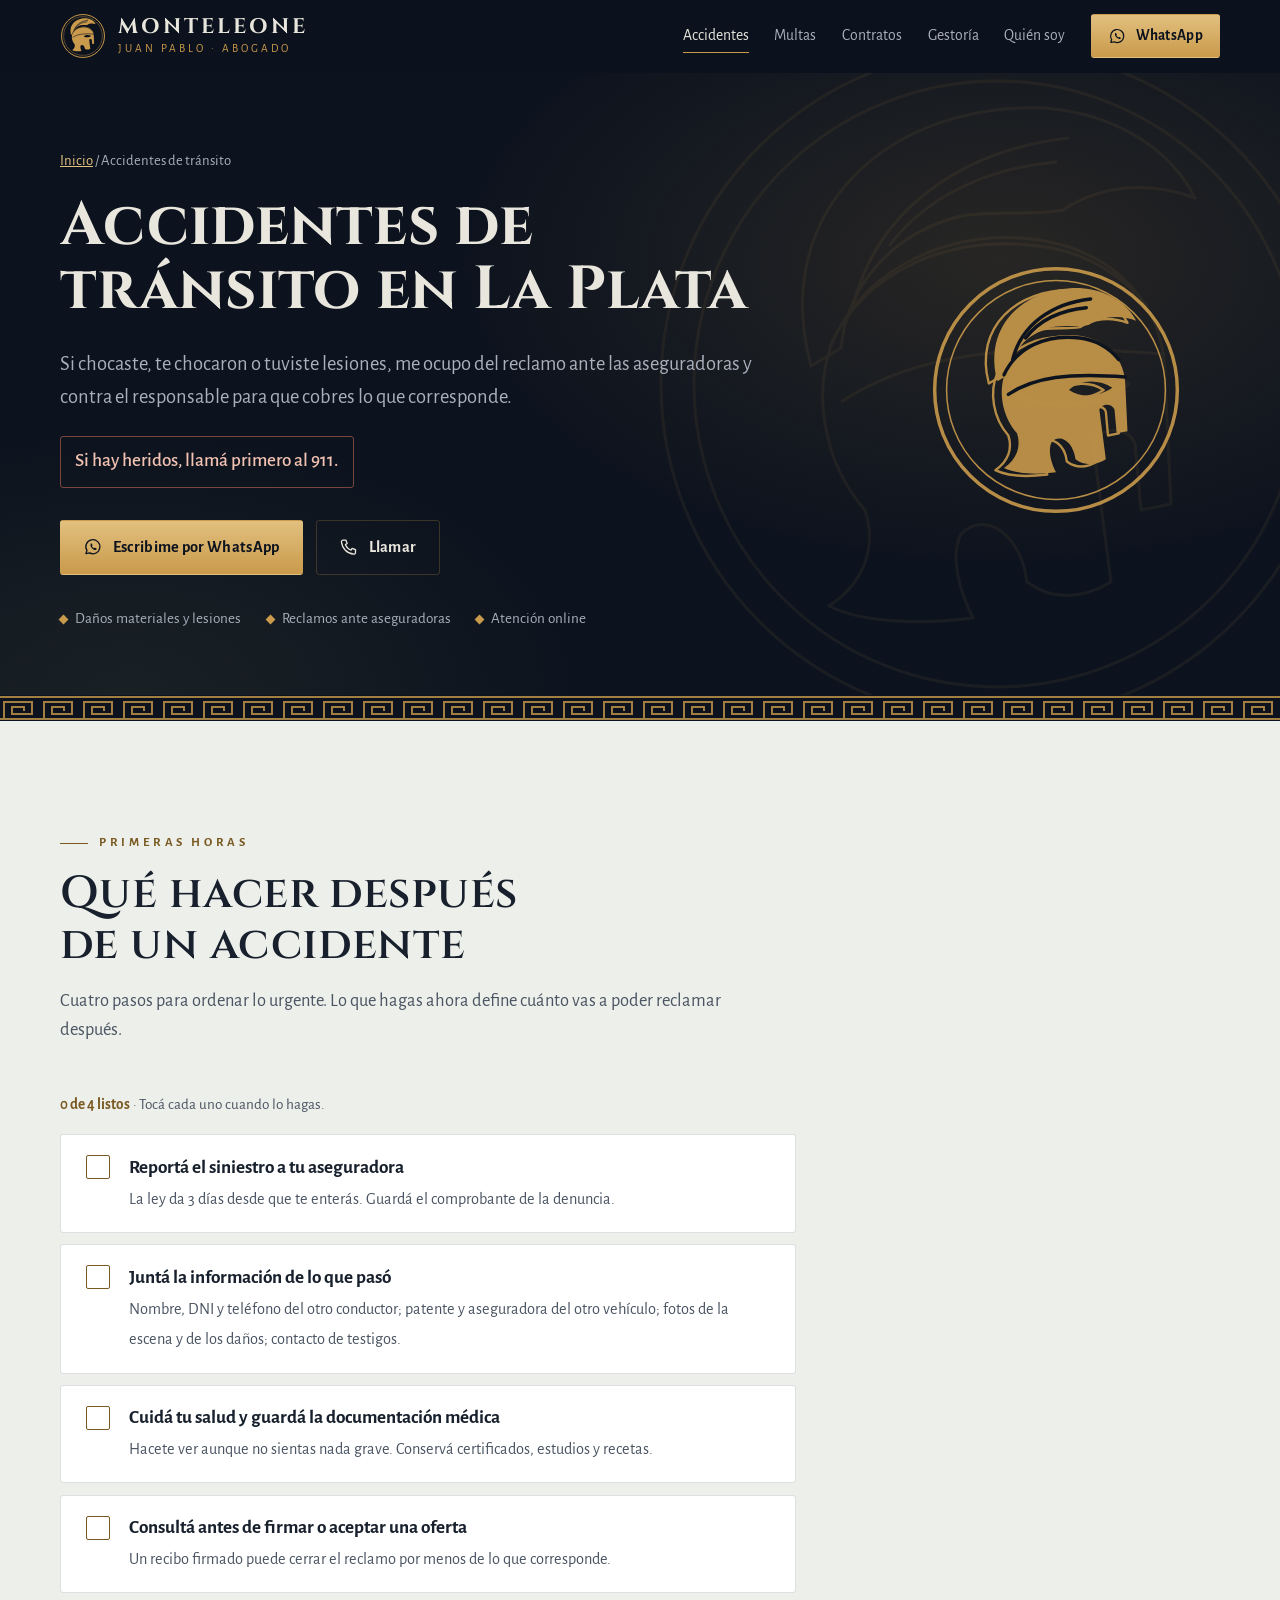
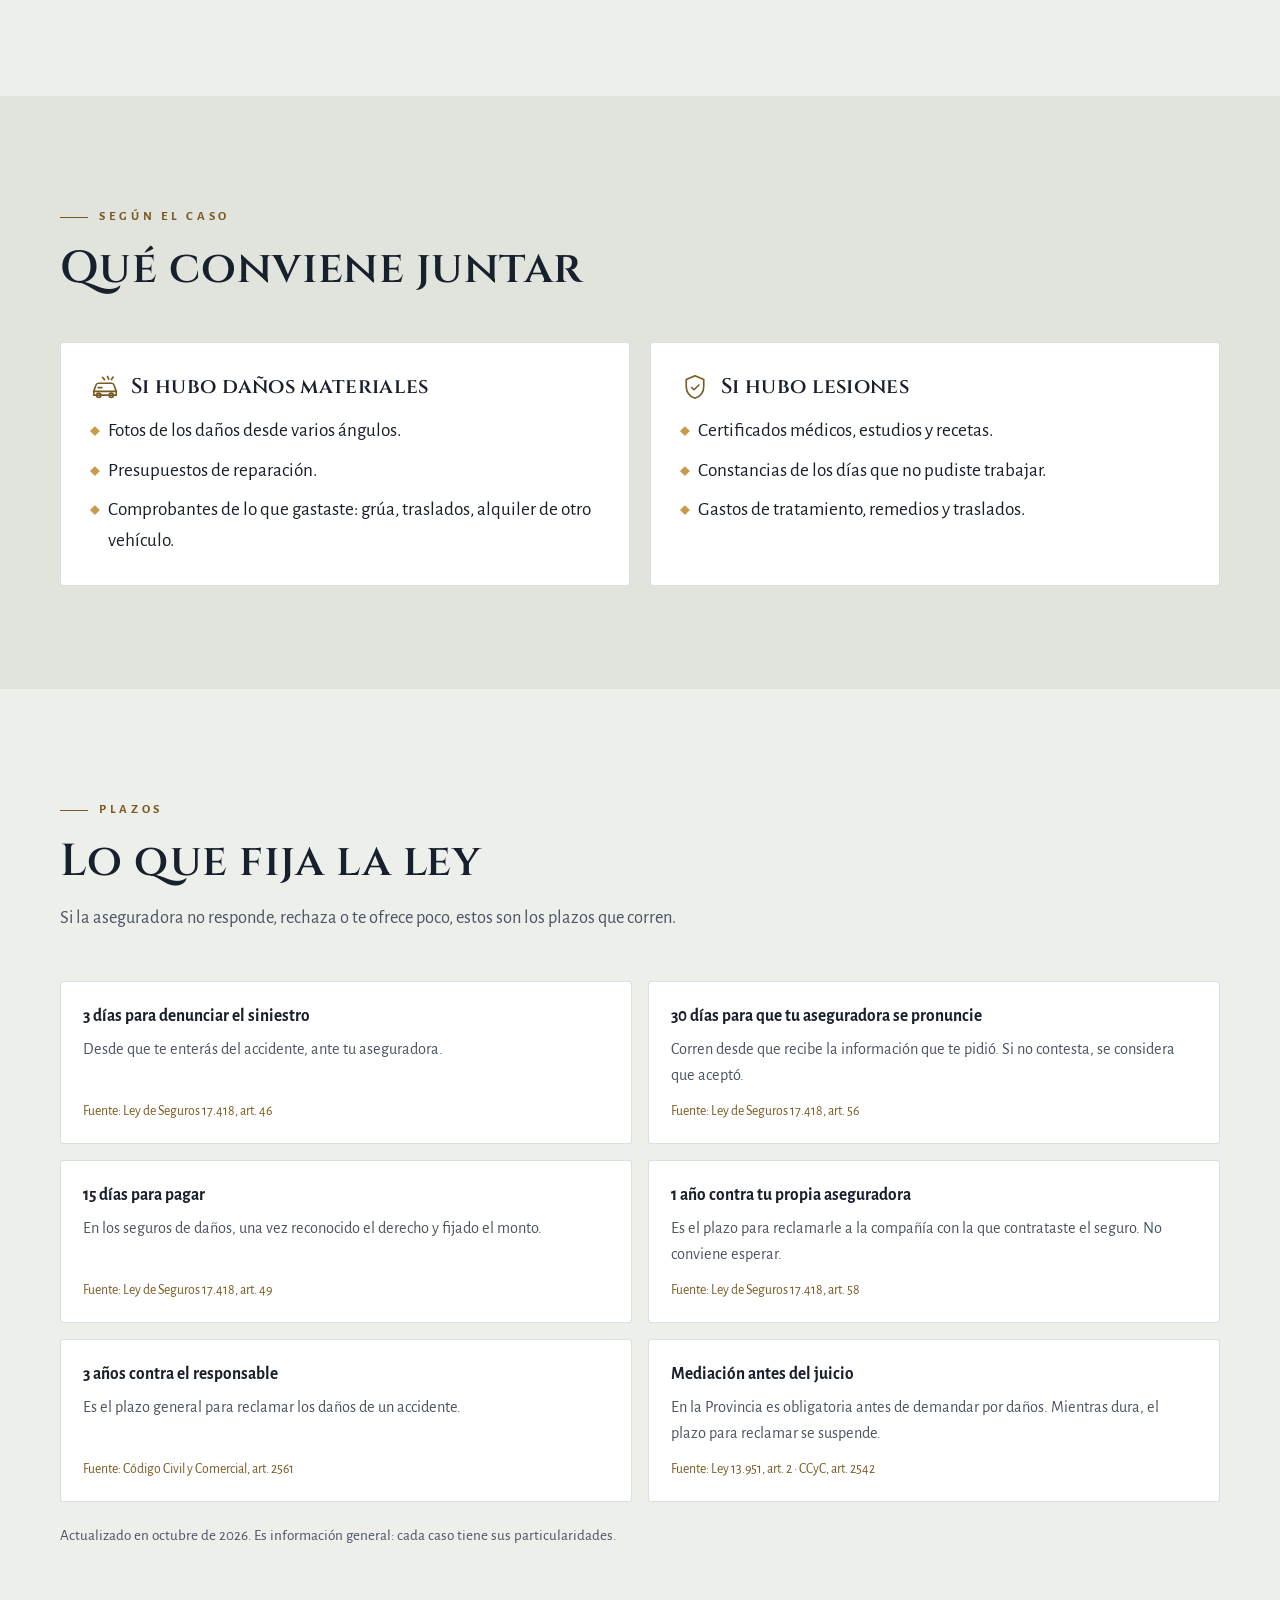
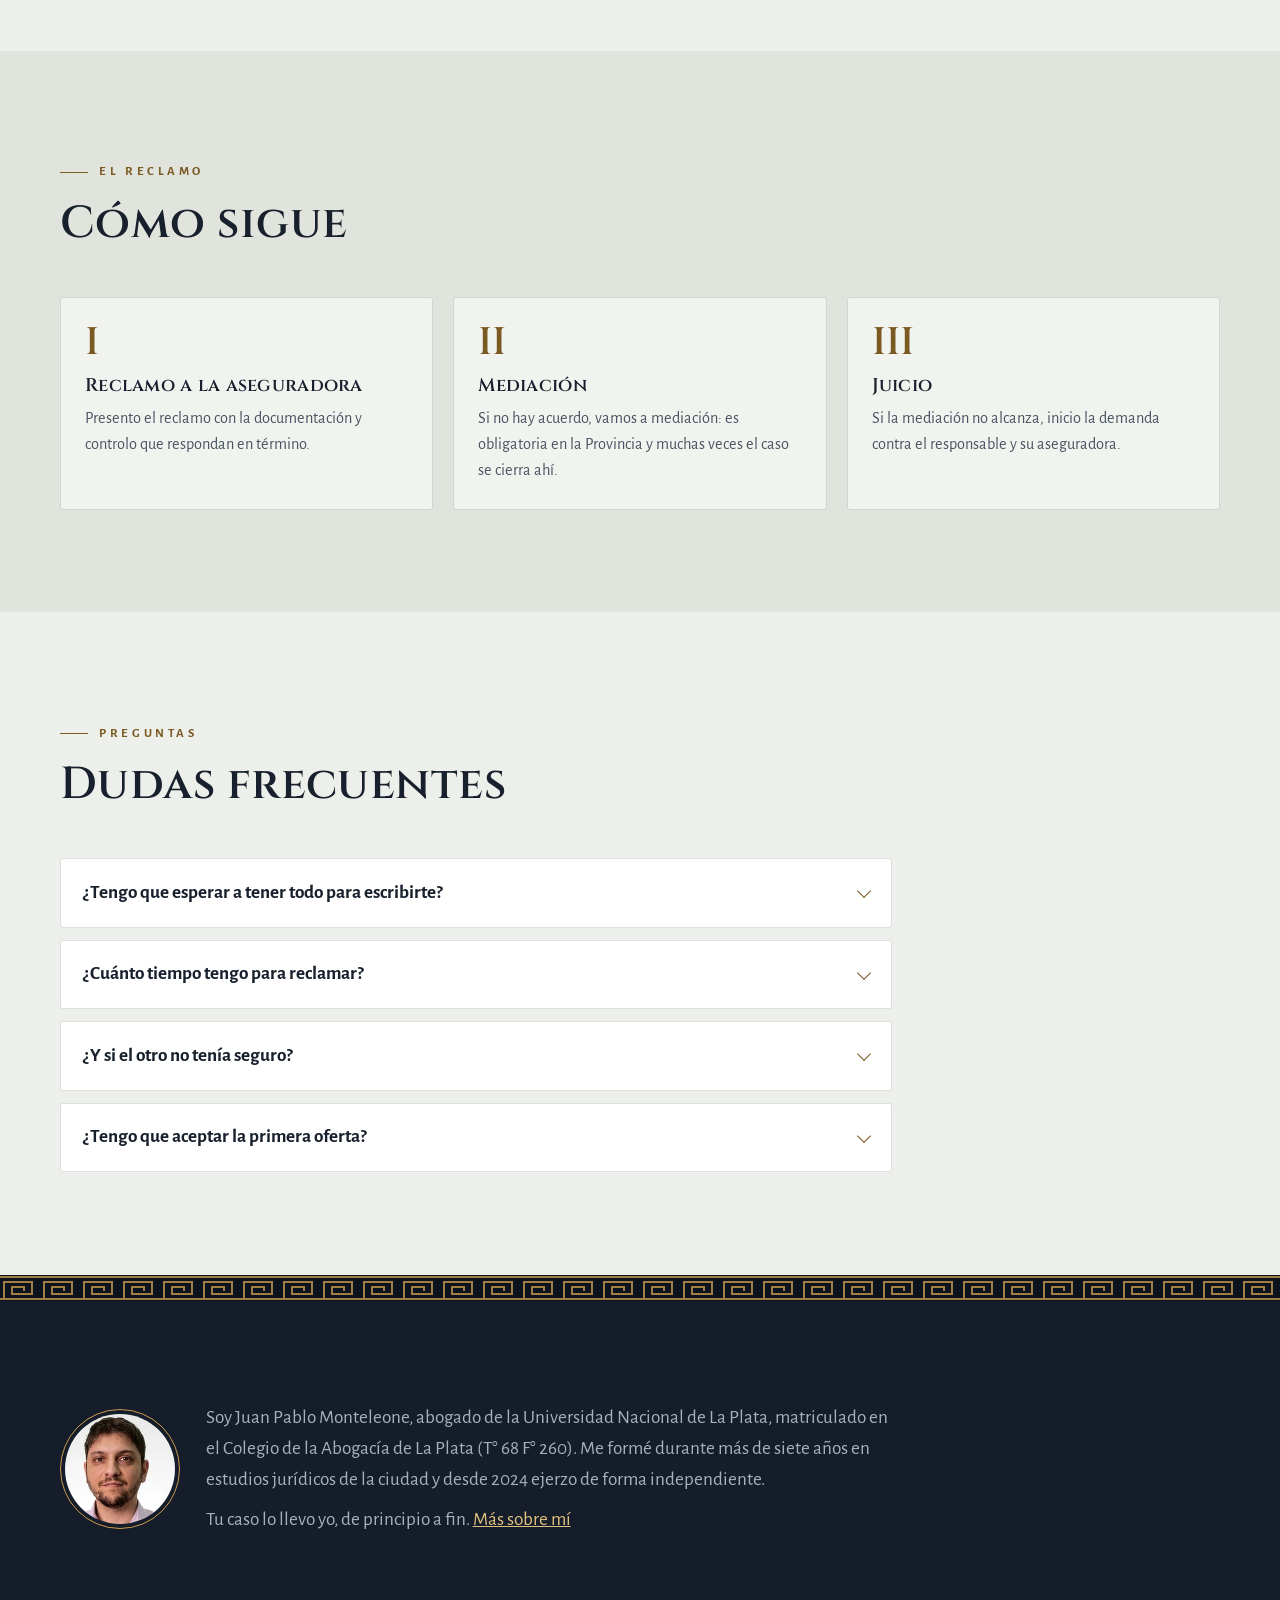
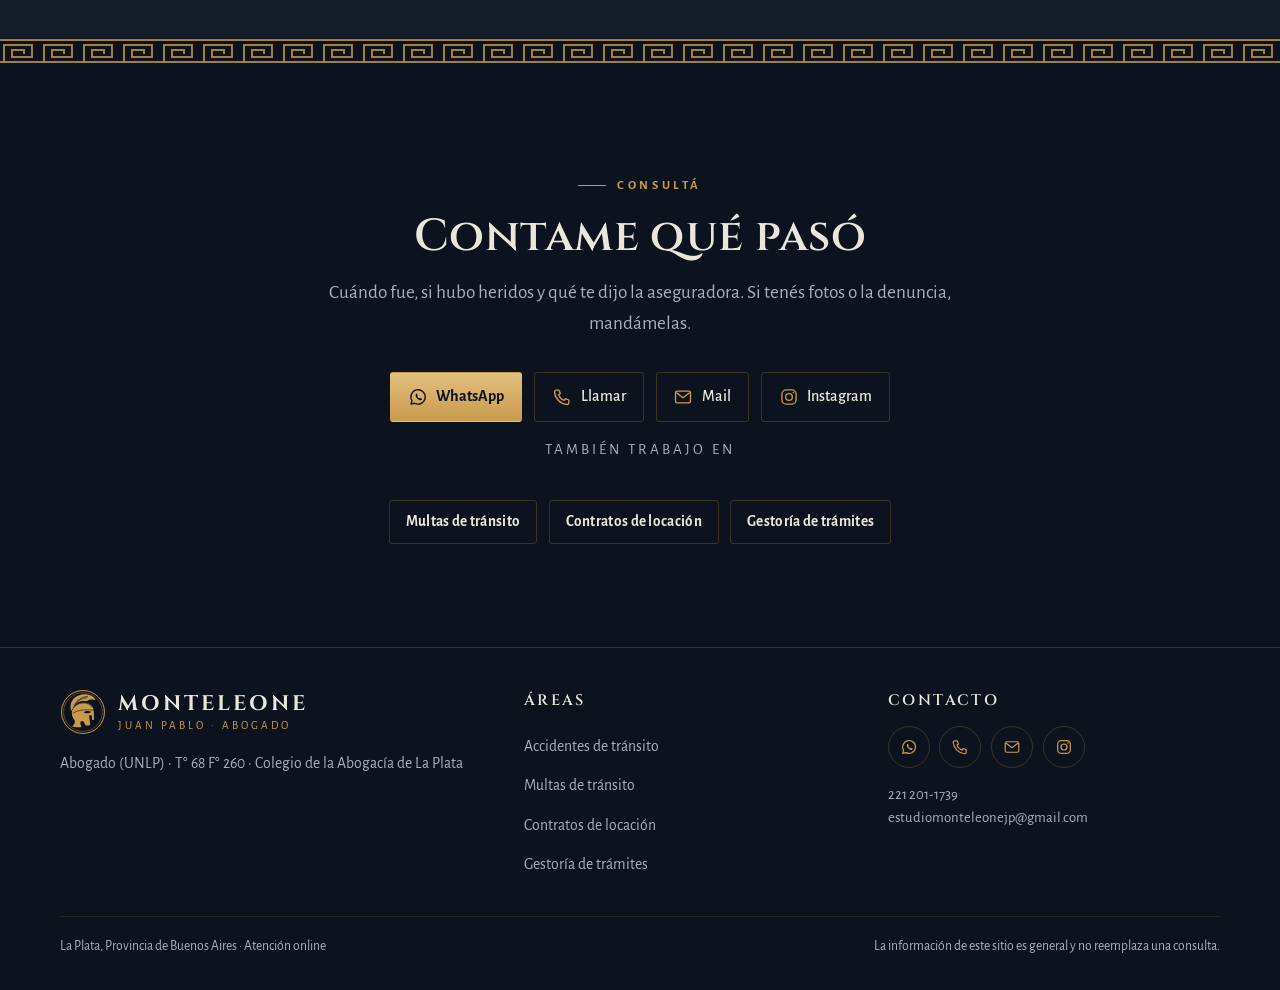
==== commit 58bdb7f3: "Accidentes: foto liviana, iconos y twitter card Co-Authored-By: Claude Sonnet 5.5 <noreply@anthropic" ====
--- a/accidentes/index.html
+++ b/accidentes/index.html
@@ -9,6 +9,8 @@
 <meta name="description" content="Reclamos por choques, lesiones y daños ante aseguradoras en La Plata. Qué hacer después de un accidente y qué plazos fija la ley.">
 <meta name="theme-color" content="#0D131E">
 <link rel="icon" href="/assets/logo/favicon.svg" type="image/svg+xml">
+<link rel="apple-touch-icon" href="/assets/logo/apple-touch-icon.png">
+<link rel="preload" href="/assets/fonts/cinzel-latin-700-normal.woff2" as="font" type="font/woff2" crossorigin>
 <link rel="stylesheet" href="/styles.css">
 <link rel="canonical" href="https://juanpablomonteleone.pages.dev/accidentes/">
 <meta property="og:type" content="website">
@@ -17,6 +19,7 @@
 <meta property="og:title" content="Abogado de accidentes de tránsito en La Plata | Monteleone">
 <meta property="og:description" content="Reclamos por choques, lesiones y daños ante aseguradoras en La Plata. Qué hacer después de un accidente y qué plazos fija la ley.">
 <meta property="og:url" content="https://juanpablomonteleone.pages.dev/accidentes/">
+<meta name="twitter:card" content="summary_large_image">
 <meta property="og:image" content="https://juanpablomonteleone.pages.dev/assets/og/home.jpg">
 <script type="application/ld+json">{"@context": "https://schema.org", "@type": "LegalService", "name": "Juan Pablo Monteleone, abogado", "url": "https://juanpablomonteleone.pages.dev/", "telephone": "+5492212011739", "email": "estudiomonteleonejp@gmail.com", "image": "https://juanpablomonteleone.pages.dev/assets/foto-rect.webp", "areaServed": "La Plata, Provincia de Buenos Aires", "address": {"@type": "PostalAddress", "addressLocality": "La Plata", "addressRegion": "Buenos Aires", "addressCountry": "AR"}, "knowsAbout": ["Accidentes de tránsito", "Multas de tránsito", "Contratos de locación", "Gestoría de trámites"], "sameAs": ["https://www.instagram.com/monteleone.abogado/"]}</script>
 </head>
@@ -96,7 +99,7 @@
 <section class="seccion oscuro-2">
   <div class="contenedor">
     <div class="quien-corto rv">
-      <img src="/assets/foto-rect.webp" alt="Juan Pablo Monteleone" width="120" height="120" loading="lazy">
+      <img src="/assets/foto-avatar.webp" alt="Juan Pablo Monteleone" width="120" height="120" loading="lazy">
       <div>
         <p>Soy Juan Pablo Monteleone, abogado de la Universidad Nacional de La Plata, matriculado en el Colegio de la Abogacía de La Plata (T° 68 F° 260). Me formé durante más de siete años en estudios jurídicos de la ciudad y desde 2024 ejerzo de forma independiente.</p>
         <p>Tu caso lo llevo yo, de principio a fin. <a href="/#quien-soy">Más sobre mí</a></p>
--- a/styles.css
+++ b/styles.css
@@ -1,354 +1,423 @@
-/* =========================================================
-   Juan Pablo Monteleone · Abogado — estilos compartidos
-   Colores: cambiá los valores de :root y se actualiza todo el sitio.
-   Regla de marca: el cobre (--gold) es solo para cosas que se tocan
-   (botones, links de contacto). Todo lo demás, líneas neutras.
-   ========================================================= */
-
-/* Tipografías propias (sin Google Fonts: más rápido y sin terceros) */
-@font-face{font-family:"Barlow";font-style:normal;font-weight:400;font-display:swap;src:url(/assets/fonts/barlow-latin-400-normal.woff2) format("woff2")}
-@font-face{font-family:"Barlow";font-style:normal;font-weight:500;font-display:swap;src:url(/assets/fonts/barlow-latin-500-normal.woff2) format("woff2")}
-@font-face{font-family:"Barlow";font-style:normal;font-weight:600;font-display:swap;src:url(/assets/fonts/barlow-latin-600-normal.woff2) format("woff2")}
-@font-face{font-family:"Barlow Condensed";font-style:normal;font-weight:600;font-display:swap;src:url(/assets/fonts/barlow-condensed-latin-600-normal.woff2) format("woff2")}
-@font-face{font-family:"Barlow Condensed";font-style:normal;font-weight:700;font-display:swap;src:url(/assets/fonts/barlow-condensed-latin-700-normal.woff2) format("woff2")}
-
-:root{
-  --band-y:68px;
-  --hdr:65px;
-  --ink:#0C0F14;
-  --navy:#243244;
-  --gold:#B2845A;
-  --gold-soft:#DDB38C;
-  --paper:#E6E8EC;
-  --card:#F3F4F6;
-  --paper-text:#1D2733;
-  --soft-text:#3A4655;
-  --on-dark:#EEF0F4;
-  --muted-dark:#BAC2CD;
-  --line-dark:rgba(238,240,244,.16);
-  --line-light:rgba(36,50,68,.24);
-  --head:"Barlow Condensed","Arial Narrow","Roboto Condensed",sans-serif;
-  --sans:"Barlow",system-ui,-apple-system,"Segoe UI",Roboto,sans-serif;
-}
-*{box-sizing:border-box}
-html{scroll-behavior:smooth;-webkit-text-size-adjust:100%}
-@media (prefers-reduced-motion:reduce){html{scroll-behavior:auto}}
-body{margin:0;background:var(--ink);color:var(--on-dark);font:400 1.0625rem/1.6 var(--sans);-webkit-font-smoothing:antialiased}
-img{max-width:100%}
-a{color:inherit}
-:focus-visible{outline:2px solid var(--gold-soft);outline-offset:3px}
-.skip{position:absolute;left:12px;top:-60px;background:var(--gold);color:var(--ink);padding:10px 14px;font-weight:600;z-index:100;text-decoration:none}
-.skip:focus{top:12px}
-.wrap{width:min(1120px,100% - 32px);margin-inline:auto}
-[id]{scroll-margin-top:calc(var(--hdr) + 16px)}
-
-/* Marcadores de datos que faltan: se ven a propósito. Borrarlos al completar. */
-.todo{background:#FFF1BF;color:#4A3A00;font:600 .85em/1.3 ui-monospace,Menlo,Consolas,monospace;padding:1px 6px;border-radius:2px;white-space:normal}
-
-/* ---------- Encabezado ---------- */
-.top{position:sticky;top:0;z-index:50;background:rgba(12,15,20,.96);backdrop-filter:blur(8px);-webkit-backdrop-filter:blur(8px);border-bottom:1px solid var(--line-dark)}
-.top-in{display:flex;align-items:center;gap:10px;min-height:64px}
-.brand{display:flex;align-items:center;gap:10px;text-decoration:none;min-height:44px;margin-right:auto;min-width:0}
-.brand svg{width:22px;height:28px;flex:none}
-.brand-name{display:block;font:600 1.05rem/1 var(--sans);letter-spacing:.14em;text-transform:uppercase;color:#fff}
-.brand-sub{display:block;font:500 .72rem/1.2 var(--sans);letter-spacing:.14em;text-transform:uppercase;color:var(--muted-dark);margin-top:4px;white-space:nowrap}
-.menu-btn{display:inline-flex;align-items:center;justify-content:center;gap:8px;min-height:44px;min-width:44px;padding:0 10px;background:none;border:1px solid var(--line-dark);color:var(--on-dark);font:500 .95rem/1 var(--sans);border-radius:2px;cursor:pointer}
-.menu-btn svg{width:18px;height:18px;stroke:currentColor;fill:none;stroke-width:2}
-.menu-btn .lbl{display:none}
-.nav{display:none}
-.nav.open{display:flex;flex-direction:column;position:absolute;left:0;right:0;top:100%;background:var(--ink);border-bottom:1px solid var(--line-dark);padding:8px 16px 16px}
-.nav a{text-decoration:none;color:var(--muted-dark);font-size:1.05rem;font-weight:500;padding:12px 2px;border-bottom:1px solid var(--line-dark)}
-.nav.open a:last-child{border-bottom:0}
-.nav a:hover,.nav a[aria-current="page"]{color:#fff}
-.pill{display:inline-flex;align-items:center;white-space:nowrap;background:var(--gold);color:var(--ink);font-weight:600;font-size:.95rem;text-decoration:none;padding:10px 14px;border-radius:2px;min-height:44px}
-.pill:hover{background:var(--gold-soft)}
-.pill-long{display:none}
-@media(max-width:399px){.pill .ico{display:none}.brand-sub{display:none}}
+@font-face { font-family: "Cinzel"; src: url("assets/fonts/cinzel-latin-600-normal.woff2") format("woff2"); font-weight: 600; font-style: normal; font-display: swap; }
+@font-face { font-family: "Cinzel"; src: url("assets/fonts/cinzel-latin-700-normal.woff2") format("woff2"); font-weight: 700; font-style: normal; font-display: swap; }
+@font-face { font-family: "Alegreya Sans"; src: url("assets/fonts/alegreya-sans-latin-400-normal.woff2") format("woff2"); font-weight: 400; font-style: normal; font-display: swap; }
+@font-face { font-family: "Alegreya Sans"; src: url("assets/fonts/alegreya-sans-latin-400-italic.woff2") format("woff2"); font-weight: 400; font-style: italic; font-display: swap; }
+@font-face { font-family: "Alegreya Sans"; src: url("assets/fonts/alegreya-sans-latin-500-normal.woff2") format("woff2"); font-weight: 500; font-style: normal; font-display: swap; }
+@font-face { font-family: "Alegreya Sans"; src: url("assets/fonts/alegreya-sans-latin-700-normal.woff2") format("woff2"); font-weight: 700; font-style: normal; font-display: swap; }
+@font-face { font-family: "Alegreya"; src: url("assets/fonts/alegreya-latin-400-italic.woff2") format("woff2"); font-weight: 400; font-style: italic; font-display: swap; }
+
+/* Monteleone · Abogado — estética "Atenea": noche ateniense, bronce y mármol.
+   Layout: bandas alternadas oscuro/mármol; columnas que se apilan en celular. */
+:root {
+  --noche: #0D131E;
+  --noche-2: #151D2B;
+  --noche-3: #1C2638;
+  --bronce: #C99A4B;
+  --bronce-claro: #E2C07F;
+  --bronce-texto: #7A5A22;      /* bronce legible sobre mármol */
+  --marmol: #EDEFEA;
+  --marmol-2: #E1E4DC;
+  --tinta: #17202C;
+  --tinta-2: #4A5462;
+  --claro: #E9E6DD;             /* texto sobre noche */
+  --claro-2: #A9B0BC;
+  --linea-osc: rgba(201, 154, 75, .24);
+  --linea-clara: rgba(23, 32, 44, .14);
+
+  --f-display: "Cinzel", "Trajan Pro", "Times New Roman", serif;
+  --f-texto: "Alegreya Sans", "Segoe UI", system-ui, sans-serif;
+  --f-cita: "Alegreya", Georgia, serif;
+
+  --ancho: 1160px;
+  --radio: 3px;
+  --ease: cubic-bezier(.2, .7, .2, 1);
+  --gutter-l: max(20px, env(safe-area-inset-left, 0px));
+  --gutter-r: max(20px, env(safe-area-inset-right, 0px));
+  color-scheme: dark;
+}
+
+*, *::before, *::after { box-sizing: border-box; }
+html { scroll-behavior: smooth; -webkit-text-size-adjust: 100%; }
+body {
+  margin: 0;
+  background: var(--noche);
+  color: var(--claro);
+  font-family: var(--f-texto);
+  font-size: 1.2rem;
+  line-height: 1.6;
+  overflow-x: hidden;
+}
+body::before {
+  content: ""; position: fixed; inset: 0 0 auto; height: env(safe-area-inset-top, 0px);
+  z-index: 60; background: var(--noche);
+}
+img { max-width: 100%; height: auto; display: block; }
+a { color: inherit; }
+:focus-visible { outline: 2px solid var(--bronce-claro); outline-offset: 3px; }
+h1, h2, h3 { text-wrap: balance; margin: 0; }
+p { margin: 0; }
+ul, ol { margin: 0; padding: 0; }
+
+.saltar { position: absolute; left: -9999px; top: 0; background: var(--bronce); color: var(--noche); padding: .6rem 1rem; z-index: 100; }
+.saltar:focus { left: 1rem; top: 1rem; }
+
+.contenedor {
+  width: 100%; max-width: calc(var(--ancho) + 40px); margin: 0 auto;
+  padding-left: var(--gutter-l); padding-right: var(--gutter-r);
+}
+
+/* ---------- Cabecera ---------- */
+.cabecera {
+  position: sticky; top: env(safe-area-inset-top, 0px); z-index: 50;
+  background: rgba(13, 19, 30, .86);
+  backdrop-filter: blur(10px); -webkit-backdrop-filter: blur(10px);
+  border-bottom: 1px solid transparent;
+  transition: border-color .4s var(--ease), background .4s var(--ease);
+}
+.cabecera.con-sombra { border-bottom-color: var(--linea-osc); background: rgba(13, 19, 30, .96); }
+.cabecera .contenedor { display: flex; align-items: center; justify-content: space-between; gap: 1rem; padding-block: .8rem; }
+
+.marca { display: flex; align-items: center; gap: .75rem; text-decoration: none; color: var(--claro); }
+.marca svg { width: 46px; height: 46px; flex: none; transition: transform .6s var(--ease); }
+.marca:hover svg { transform: rotate(-6deg) scale(1.04); }
+.marca-texto { display: flex; flex-direction: column; line-height: 1.05; }
+.marca-nombre { font-family: var(--f-display); font-weight: 700; font-size: 1.32rem; letter-spacing: .14em; }
+.marca-sub { font-size: .72rem; letter-spacing: .26em; text-transform: uppercase; color: var(--bronce); margin-top: .3rem; }
+
+.nav { display: flex; align-items: center; gap: 1.6rem; }
+.nav a.nav-link {
+  text-decoration: none; font-size: .98rem; color: var(--claro-2); position: relative; padding-block: .3rem;
+  transition: color .3s;
+}
+.nav a.nav-link::after {
+  content: ""; position: absolute; left: 0; right: 0; bottom: 0; height: 1px; background: var(--bronce);
+  transform: scaleX(0); transform-origin: left; transition: transform .45s var(--ease);
+}
+.nav a.nav-link:hover, .nav a.nav-link[aria-current="page"] { color: var(--claro); }
+.nav a.nav-link:hover::after, .nav a.nav-link[aria-current="page"]::after { transform: scaleX(1); }
+
+.menu-btn { display: none; background: none; border: 1px solid var(--linea-osc); color: var(--claro); border-radius: var(--radio); width: 44px; height: 44px; cursor: pointer; }
+.menu-btn span { display: block; width: 20px; height: 1.5px; background: currentColor; margin: 5px auto; transition: transform .35s var(--ease), opacity .3s; }
+.menu-btn[aria-expanded="true"] span:nth-child(1) { transform: translateY(6.5px) rotate(45deg); }
+.menu-btn[aria-expanded="true"] span:nth-child(2) { opacity: 0; }
+.menu-btn[aria-expanded="true"] span:nth-child(3) { transform: translateY(-6.5px) rotate(-45deg); }
 
 /* ---------- Botones ---------- */
-.btn{display:inline-flex;align-items:center;justify-content:center;min-height:52px;padding:12px 26px;font:600 1.05rem/1.2 var(--sans);text-decoration:none;border-radius:2px;border:1.5px solid var(--gold);transition:background-color .2s,color .2s}
-.btn .ico,.pill .ico{flex:none;margin-right:10px;fill:currentColor}
-.pill .ico{margin-right:8px}
-.btn-gold{background:var(--gold);color:var(--ink)}
-.btn-gold:hover{background:var(--gold-soft);border-color:var(--gold-soft)}
-.btn-line{background:transparent;color:var(--on-dark)}
-.btn-line:hover{background:rgba(178,132,90,.16)}
-.call{margin:4px 0 0;font-size:1rem;color:var(--muted-dark)}
-.call a{display:inline-block;padding:8px 0;color:var(--on-dark);text-decoration:none;border-bottom:1px solid var(--gold)}
-
-/* ---------- Portada de cada página ---------- */
-.hero{padding:30px 0 0;background:radial-gradient(110% 60% at 88% 0%,rgba(36,50,68,.9) 0%,rgba(12,15,20,0) 62%),var(--ink)}
-.hero-grid{display:grid;gap:30px;padding-bottom:52px}
-.crumbs{margin:0 0 14px;font-size:.95rem;color:var(--muted-dark)}
-.crumbs a{color:var(--muted-dark);text-underline-offset:3px}
-.crumbs span[aria-hidden]{margin:0 6px}
-.eyebrow{margin:0 0 10px;font:600 .9rem/1.2 var(--sans);letter-spacing:.14em;text-transform:uppercase;color:var(--muted-dark)}
-h1{font:600 clamp(2.4rem,10vw,3.9rem)/1.04 var(--head);color:#fff;margin:0 0 16px;max-width:18ch;text-wrap:balance}
-.lead{font-size:1.1rem;color:var(--muted-dark);max-width:46ch;margin:0}
-.hero-cta{display:flex;flex-direction:column;align-items:flex-start;gap:6px;margin-top:22px}
-.hero-cta .btn{width:100%;max-width:340px}
-.hero-alt{color:var(--gold-soft);font-weight:500;text-underline-offset:4px;padding:11px 0;min-height:44px;display:inline-flex;align-items:center}
-.urgent{margin:14px 0 0;font-size:1rem;color:var(--muted-dark)}
-.facts-mini{list-style:none;margin:18px 0 0;padding:0;display:flex;flex-wrap:wrap;gap:2px 0;color:var(--muted-dark);font-size:.98rem}
-.facts-mini li+li::before{content:"·";margin:0 10px}
-.sla{margin:10px 0 0;font-size:.98rem;color:var(--muted-dark)}
-
-/* Home: Juan Pablo como protagonista */
-.hero-home .hero-photo{order:-1;display:flex;align-items:center;gap:14px;margin:0}
-.hero-photo picture{display:block;flex:none}
-.hero-photo img{display:block;width:64px;height:64px;object-fit:cover;object-position:50% 20%;border:2px solid var(--navy);flex:none}
-.hero-photo figcaption{font-size:.95rem;line-height:1.4;color:var(--muted-dark);max-width:40ch}
-
-/* Home: "¿Qué te está pasando?" lleva a cada página */
-.router{list-style:none;margin:0;padding:0;display:grid;border-top:1px solid var(--line-light)}
-.router li{position:relative;padding:22px 0 20px;border-bottom:1px solid var(--line-light)}
-.router h3{font:700 clamp(1.6rem,6vw,2rem)/1.08 var(--head);color:var(--navy);margin:0 0 8px;max-width:24ch}
-.router h3 a{text-decoration:none}
-.router h3 a::after{content:"";position:absolute;inset:0}
-.router li:hover h3 a{text-decoration:underline;text-underline-offset:5px;text-decoration-thickness:2px}
-.router p{margin:0 0 12px;color:var(--soft-text);max-width:52ch}
-.router .more{font-weight:600;color:var(--navy);display:inline-flex;align-items:center;gap:8px}
-.router .more::after{content:"";width:8px;height:8px;border:solid var(--navy);border-width:2px 2px 0 0;transform:rotate(45deg)}
-
-/* Páginas de tema: quién te atiende */
-.who-brief{display:grid;grid-template-columns:96px 1fr;gap:18px;align-items:start}
-.who-brief img{display:block;width:96px;height:auto;border:2px solid var(--navy)}
-.who-brief h2{margin-bottom:10px}
-.who-brief p{margin:0 0 10px;color:var(--soft-text);max-width:56ch}
-.who-brief a{color:var(--paper-text);font-weight:600;text-decoration:none;border-bottom:1px solid var(--gold)}
-
-/* ---------- Armador de mensaje ---------- */
-.composer{background:var(--card);color:var(--paper-text);border-top:5px solid var(--gold);padding:20px 18px}
-.who-row{display:flex;align-items:center;gap:14px;margin-bottom:12px}
-.who-row img{width:56px;height:56px;display:block;border:2px solid var(--navy);flex:none}
-.who-name{display:block;font:700 1.4rem/1.05 var(--head);color:var(--navy)}
-.who-role{display:block;font-size:.95rem;color:var(--soft-text);line-height:1.3;margin-top:2px}
-.composer h2{font:700 1.9rem/1.05 var(--head);color:var(--ink);margin:0 0 10px;max-width:none}
-.composer .opt{font:400 1rem/1 var(--sans);color:var(--soft-text);white-space:nowrap}
-.composer fieldset{border:0;margin:0 0 12px;padding:0;min-width:0}
-.composer legend{font:600 1rem/1.2 var(--sans);color:var(--navy);padding:0;margin-bottom:6px}
-.chips{display:flex;flex-wrap:wrap;gap:8px}
-.chip{position:relative}
-.chip input{position:absolute;opacity:0;inset:0;margin:0;cursor:pointer}
-.chip span{display:flex;align-items:center;min-height:44px;padding:6px 14px;background:#fff;border:1.5px solid #6B7686;font-weight:500;font-size:1rem;color:var(--paper-text);transition:background-color .15s,color .15s,border-color .15s}
-.chip input:checked+span{background:var(--navy);border-color:var(--navy);color:#fff}
-.chip input:checked+span::before{content:"";width:5px;height:10px;border:solid var(--gold-soft);border-width:0 2.5px 2.5px 0;transform:rotate(45deg);margin:-3px 10px 0 0}
-.chip input:focus-visible+span{outline:2px solid var(--navy);outline-offset:2px}
-.chip:hover input:not(:checked)+span{border-color:var(--navy)}
-.clear-wrap{margin:6px 0 6px}
-.clear{font:inherit;font-size:1rem;color:var(--navy);background:none;border:0;border-bottom:1px solid var(--navy);padding:10px 0 1px;cursor:pointer;min-height:44px}
-.bubble{margin:0 0 14px;background:var(--navy);color:#fff;padding:12px 14px;border-radius:10px 10px 2px 10px;font-size:1rem;line-height:1.45}
-.composer .btn{width:100%;min-height:58px;font-size:1.15rem;font-weight:700}
-.note{margin:12px 0 0;font-size:.98rem;color:var(--soft-text)}
-.note a{text-decoration:none;border-bottom:1px solid var(--gold);color:var(--paper-text);font-weight:500}
-
-/* ---------- Bandas ---------- */
-.band{padding:var(--band-y) 0}
-.band-paper{background:var(--paper);color:var(--paper-text)}
-.band-card{background:var(--card);color:var(--paper-text)}
-.band-navy{background:var(--navy)}
-.band-ink{background:var(--ink)}
-h2{font:600 clamp(2rem,6.5vw,3rem)/1.05 var(--head);margin:0 0 16px;max-width:22ch;text-wrap:balance}
-h3{text-wrap:balance}
-.band-paper h2,.band-card h2{color:var(--navy)}
-.intro{max-width:56ch;margin:0 0 34px}
-.band-paper .intro,.band-card .intro{color:var(--soft-text)}
-.band-navy .intro,.band-ink .intro{color:var(--muted-dark)}
-
-/* ---------- Tarjetas de áreas (home) ---------- */
-.areas{list-style:none;margin:0;padding:0;display:grid;gap:16px}
-.area{position:relative;display:flex;flex-direction:column;background:var(--card);border:1px solid var(--line-light);padding:22px 20px 20px;transition:border-color .2s,transform .2s}
-.area:hover{border-color:var(--navy)}
-.area h3{font:700 1.85rem/1.05 var(--head);color:var(--navy);margin:0 0 6px}
-.area h3 a{text-decoration:none}
-.area h3 a::after{content:"";position:absolute;inset:0}
-.area p{margin:0 0 14px;color:var(--soft-text);max-width:40ch}
-.area ul{margin:0 0 18px;padding:0;list-style:none;color:var(--paper-text)}
-.area li{padding:6px 0;border-top:1px solid var(--line-light);font-size:1rem}
-.area .more{margin-top:auto;font-weight:600;color:var(--navy);display:inline-flex;align-items:center;gap:8px}
-.area .more::after{content:"";width:8px;height:8px;border:solid var(--navy);border-width:2px 2px 0 0;transform:rotate(45deg)}
-.other{margin:28px 0 0;color:var(--soft-text);max-width:62ch}
-.other a{color:var(--paper-text);font-weight:600;text-decoration:none;border-bottom:1px solid var(--gold)}
-
-/* ---------- Situaciones (internas) ---------- */
-.cases{list-style:none;margin:0;padding:0;display:grid;gap:14px}
-.case{background:var(--card);border:1px solid var(--line-light);padding:18px 18px 16px}
-.case h3{font:700 1.5rem/1.1 var(--head);color:var(--navy);margin:0 0 6px}
-.case p{margin:0;color:var(--soft-text)}
-.who-for{display:grid;gap:16px;margin:0 0 36px}
-.who-for>div{border-top:2px solid var(--navy);padding-top:14px}
-.who-for h3{font:700 1.6rem/1.1 var(--head);color:var(--navy);margin:0 0 6px}
-.who-for p{margin:0;color:var(--soft-text);max-width:46ch}
-
-/* ---------- Lista que se tilda ---------- */
-.progress{margin:-14px 0 22px;max-width:340px}
-.progress-text{margin:0 0 6px;font-size:1rem;color:var(--muted-dark)}
-.progress-text b{color:#fff;font:700 1.4rem/1 var(--head)}
-.progress-track{height:4px;background:rgba(238,240,244,.2)}
-.progress-fill{height:100%;width:0;background:var(--on-dark)}
-.steps{list-style:none;counter-reset:step;margin:0 0 26px;padding:0;display:grid;gap:12px}
-.steps li{counter-increment:step;display:grid}
-.step{position:relative;display:grid;grid-template-columns:2.6rem 1fr 30px;gap:4px 14px;align-items:start;border:1.5px solid rgba(238,240,244,.28);padding:16px;cursor:pointer;transition:background-color .2s,border-color .2s}
-.step::before{content:counter(step);font:700 2.7rem/.9 var(--head);color:#fff}
-.step input{position:absolute;opacity:0;inset:0;margin:0;cursor:pointer}
-.step-title{display:block;font:600 1.5rem/1.1 var(--head);color:#fff;margin-bottom:6px}
-.step-text{display:block;color:var(--muted-dark);max-width:46ch}
-.tick{width:28px;height:28px;border:2px solid var(--on-dark);position:relative;margin-top:2px}
-.step input:checked~.tick{background:var(--gold);border-color:var(--gold)}
-.step input:checked~.tick::after{content:"";position:absolute;left:8px;top:2px;width:7px;height:14px;border:solid var(--ink);border-width:0 3px 3px 0;transform:rotate(45deg)}
-.step:has(input:checked){border-color:var(--gold);background:rgba(178,132,90,.12)}
-.step input:focus-visible~.tick{outline:2px solid var(--gold-soft);outline-offset:3px}
-.split{display:grid;gap:24px;margin:8px 0 0}
-.split>div{border-top:1px solid rgba(238,240,244,.3);padding-top:16px}
-.split h3{font:700 1.6rem/1.05 var(--head);color:#fff;margin:0 0 6px}
-.split p,.split li{color:var(--muted-dark);max-width:48ch}
-.split p{margin:0 0 8px}
-.split ul{margin:0;padding-left:20px}
-.fine{font-size:1rem;color:var(--muted-dark);max-width:62ch;margin:26px 0 0}
-
-/* ---------- Datos clave con fuente ---------- */
-.facts{list-style:none;margin:0;padding:0;display:grid;gap:0;border-top:1px solid var(--line-light)}
-.facts li{display:grid;gap:4px;padding:16px 0;border-bottom:1px solid var(--line-light)}
-.facts strong{font:700 1.35rem/1.15 var(--head);color:var(--navy)}
-.facts span{color:var(--soft-text);max-width:62ch}
-.facts small{font-size:.9rem;color:var(--soft-text)}
-.facts small a{color:var(--soft-text);text-underline-offset:3px}
-.stamp{margin:18px 0 0;font-size:.95rem;color:var(--soft-text)}
-
-/* ---------- Cómo trabajamos ---------- */
-.flow{counter-reset:flow;list-style:none;margin:0;padding:0;display:grid;gap:24px}
-.flow li{counter-increment:flow;display:grid;grid-template-columns:2.8rem 1fr;gap:4px 14px;align-items:start}
-.flow li::before{content:counter(flow);font:700 2.9rem/.9 var(--head);color:var(--navy)}
-.flow h3{font:700 1.55rem/1.1 var(--head);color:var(--navy);margin:0 0 4px}
-.flow p{margin:3px 0 0;color:var(--soft-text);max-width:46ch}
-.flow b{font-weight:600;color:var(--navy)}
-.online{display:grid;gap:12px;margin:34px 0 0;padding:0;list-style:none}
-.online li{display:flex;gap:12px;align-items:flex-start;color:var(--soft-text)}
-.online svg{flex:none;width:22px;height:22px;stroke:var(--navy);fill:none;stroke-width:1.8;margin-top:2px}
-
-/* ---------- Quién soy ---------- */
-.about{display:grid;gap:30px}
-.shot{width:min(72%,300px);margin:0}
-.shot img{display:block;width:100%;height:auto}
-.plate{width:min(72%,300px);background:var(--navy);padding:14px 16px 15px;margin:0}
-.plate strong{display:block;font:700 1.7rem/1.05 var(--head);color:#fff}
-.plate span{display:block;font-size:.98rem;color:var(--muted-dark);margin-top:3px}
-.bio p{margin:0 0 14px;max-width:52ch;color:var(--soft-text)}
-.bio dl{margin:22px 0 0;display:grid;gap:0;border-top:1px solid var(--line-light)}
-.bio dl div{display:grid;grid-template-columns:9rem 1fr;gap:12px;padding:12px 0;border-bottom:1px solid var(--line-light)}
-.bio dt{font-weight:600;color:var(--navy)}
-.bio dd{margin:0;color:var(--soft-text)}
-
-/* ---------- Preguntas ---------- */
-.faq-wrap{display:grid;gap:30px}
-.faq details{border-top:1px solid var(--line-light)}
-.faq details:last-of-type{border-bottom:1px solid var(--line-light)}
-.faq summary{cursor:pointer;list-style:none;display:flex;justify-content:space-between;align-items:center;gap:16px;padding:18px 0;min-height:56px;font:600 1.5rem/1.15 var(--head);color:var(--navy)}
-.faq summary::-webkit-details-marker{display:none}
-.faq summary::after{content:"+";font:500 1.8rem/1 var(--sans);color:var(--navy);flex:none}
-.faq details[open] summary::after{content:"\2212"}
-.faq details>div{padding-bottom:18px}
-.faq p{margin:0 0 10px;color:var(--soft-text);max-width:60ch}
-.faq ul{margin:0 0 10px;padding-left:20px;color:var(--soft-text);max-width:58ch}
-.faq a{color:var(--paper-text);text-underline-offset:3px}
-
-/* ---------- Contacto ---------- */
-.contact h2{margin-bottom:12px;max-width:none}
-.contact .intro{margin-bottom:26px}
-.contact-row{display:flex;flex-direction:column;align-items:flex-start;gap:22px}
-.links{list-style:none;margin:0;padding:0;display:flex;flex-direction:column;gap:2px}
-.links a{display:inline-block;padding:10px 0;min-height:44px;text-decoration:none;border-bottom:1px solid var(--gold);overflow-wrap:anywhere}
-.links a:hover{color:var(--gold-soft)}
-.see-also{margin:40px 0 0;padding-top:22px;border-top:1px solid var(--line-dark);color:var(--muted-dark)}
-.see-also p{margin:0 0 8px}
-.see-also ul{list-style:none;margin:0;padding:0;display:flex;flex-wrap:wrap;gap:4px 22px}
-.see-also a{display:inline-block;padding:8px 0;color:var(--on-dark);text-underline-offset:4px}
-
-/* ---------- Pie ---------- */
-.foot{background:var(--ink);border-top:1px solid var(--line-dark);padding:40px 0 44px;color:var(--muted-dark);font-size:.98rem}
-.foot-grid{display:grid;gap:28px}
-.foot h2{font:600 .85rem/1.2 var(--sans);letter-spacing:.14em;text-transform:uppercase;color:var(--on-dark);margin:0 0 10px}
-.foot ul{list-style:none;margin:0;padding:0}
-.foot li a{display:inline-block;padding:6px 0;color:var(--muted-dark);text-decoration:none}
-.foot li a:hover{color:#fff}
-.foot p{margin:0 0 6px;max-width:68ch}
-.foot .legal{margin-top:30px;padding-top:20px;border-top:1px solid var(--line-dark)}
-
-/* ---------- 404 ---------- */
-.notfound{min-height:60vh;display:flex;align-items:center}
-
-/* ---------- Escritorio ---------- */
-@media (min-width:600px){
-  .areas{grid-template-columns:1fr 1fr}
-  .cases{grid-template-columns:1fr 1fr}
-  .who-for{grid-template-columns:1fr 1fr;gap:28px}
-  .split{grid-template-columns:1fr 1fr}
-}
-@media (min-width:960px){
-  :root{--band-y:100px}
-  .menu-btn{display:none}
-  .nav,.nav.open{display:flex;flex-direction:row;position:static;gap:24px;padding:0;background:none;border:0;margin-right:8px}
-  .nav a{border:0;padding:8px 0;font-size:1rem;border-bottom:1px solid transparent}
-  .nav a:hover{border-bottom-color:#fff}
-  .nav a[aria-current="page"]{border-bottom-color:var(--muted-dark)}
-  .brand svg{width:24px;height:31px}
-  .brand-name{font-size:1.2rem}
-  .hero{padding:28px 0 0}
-  .hero-grid{grid-template-columns:1.05fr .95fr;column-gap:64px;align-items:center;padding-bottom:60px}
-  .hero-cta{display:none}
-  .hero-cta.always{display:flex}
-  .composer{padding:16px 24px 18px}
-  .who-row{margin-bottom:8px}
-  .who-row img{width:48px;height:48px}
-  .who-name{font-size:1.3rem}
-  .composer h2{font-size:1.6rem;margin-bottom:8px}
-  .composer fieldset{margin-bottom:8px}
-  .chip span{min-height:40px;padding:4px 12px}
-  .bubble{padding:10px 12px;margin-bottom:10px}
-  .composer .btn{min-height:52px}
-  .hero-home{grid-template-columns:1.15fr .85fr}
-  .hero-home .hero-photo{order:0;display:block;justify-self:end;width:100%;max-width:340px}
-  .hero-photo img{width:100%;height:auto;aspect-ratio:4/5;border:0}
-  .hero-photo figcaption{margin-top:12px;padding-top:12px;border-top:1px solid var(--line-dark)}
-  .router{grid-template-columns:1fr 1fr;column-gap:48px;border-top:0}
-  .router li{padding:26px 0 24px;border-top:1px solid var(--line-light);border-bottom:0}
-  .about.about-home{grid-template-columns:1fr}
-  .about-home .shot{display:none}
-  .about-home .bio{display:grid;grid-template-columns:1fr 1fr;column-gap:80px;align-items:start}
-  .about-home .bio>*{grid-column:1}
-  .about-home .bio dl{grid-column:2;grid-row:2 / span 3;margin-top:0}
-  .who-brief{grid-template-columns:160px 1fr;gap:40px}
-  .who-brief img{width:160px}
-  .areas{grid-template-columns:repeat(4,1fr)}
-  .areas.three{grid-template-columns:repeat(3,1fr)}
-  .cases{grid-template-columns:repeat(3,1fr)}
-  .steps{grid-template-columns:1fr 1fr;gap:16px}
-  .two-col{display:grid;grid-template-columns:.85fr 1.15fr;column-gap:80px;align-items:start}
-  .two-col>h2,.two-col>.intro{grid-column:1}
-  .about{grid-template-columns:.8fr 1.2fr;column-gap:80px;align-items:start}
-  .shot,.plate{width:100%;max-width:340px}
-  .faq-wrap{grid-template-columns:1fr 1.5fr;gap:80px;align-items:start}
-  .facts li{grid-template-columns:16rem 1fr;column-gap:32px}
-  .facts li small{grid-column:2}
-  .contact-row{flex-direction:row;align-items:center;gap:40px;flex-wrap:wrap}
-  .links{flex-direction:row;gap:30px;flex-wrap:wrap}
-  .foot-grid{grid-template-columns:1.4fr 1fr 1fr}
-}
-@media (min-width:1180px){
-  .pill-long{display:inline}
-  .nav,.nav.open{gap:30px}
-}
-
-/* Movimiento: solo cuando la persona no pidió reducirlo */
-@media (prefers-reduced-motion:no-preference){
-  .progress-fill{transition:width .35s ease-out}
-  .step input:checked~.tick::after{animation:pop .22s ease-out}
-  .bubble.flash{animation:flash .5s ease-out}
-}
-@keyframes pop{from{transform:rotate(45deg) scale(.3);opacity:0}to{transform:rotate(45deg) scale(1);opacity:1}}
-@keyframes flash{from{box-shadow:0 0 0 3px var(--gold)}to{box-shadow:0 0 0 0 transparent}}
-
-/* Listas dentro de "Para quién" */
-.who-for ul{margin:0;padding-left:20px;color:var(--soft-text)}
-.who-for li{padding:4px 0}
-.nw{white-space:nowrap}
+.btn {
+  display: inline-flex; align-items: center; justify-content: center; gap: .6rem;
+  font-family: var(--f-texto); font-weight: 700; font-size: 1.02rem; letter-spacing: .02em;
+  padding: .85rem 1.4rem; border-radius: var(--radio); text-decoration: none; cursor: pointer;
+  border: 1px solid transparent; position: relative; overflow: hidden; isolation: isolate;
+  transition: transform .35s var(--ease), box-shadow .35s var(--ease), background .3s, color .3s, border-color .3s;
+}
+.btn svg { width: 1.2em; height: 1.2em; flex: none; }
+.btn-oro { background: linear-gradient(180deg, var(--bronce-claro), var(--bronce)); color: var(--noche); }
+.btn-oro::before {
+  content: ""; position: absolute; inset: 0; z-index: -1;
+  background: linear-gradient(110deg, transparent 30%, rgba(255, 255, 255, .55) 50%, transparent 70%);
+  transform: translateX(-120%); transition: transform .9s var(--ease);
+}
+.btn-oro:hover::before { transform: translateX(120%); }
+.btn-oro:hover { transform: translateY(-2px); box-shadow: 0 10px 28px -10px rgba(201, 154, 75, .7); }
+.btn-linea { border-color: var(--linea-osc); color: var(--claro); background: transparent; }
+.btn-linea:hover { border-color: var(--bronce); color: var(--bronce-claro); transform: translateY(-2px); }
+.btn-chico { padding: .55rem 1rem; font-size: .95rem; }
+.claro .btn-linea { border-color: var(--linea-clara); color: var(--tinta); }
+.claro .btn-linea:hover { border-color: var(--bronce-texto); color: var(--bronce-texto); }
+
+/* Contacto con íconos */
+.contacto-iconos { display: flex; flex-wrap: wrap; gap: .75rem; }
+.ico-btn {
+  display: inline-flex; align-items: center; gap: .55rem; text-decoration: none;
+  padding: .7rem 1.05rem; border: 1px solid var(--linea-osc); border-radius: var(--radio);
+  color: var(--claro); font-weight: 500; font-size: 1rem;
+  transition: border-color .3s, color .3s, transform .35s var(--ease), background .3s;
+}
+.ico-btn svg { width: 1.25em; height: 1.25em; color: var(--bronce); transition: transform .45s var(--ease); }
+.ico-btn:hover { border-color: var(--bronce); color: var(--bronce-claro); transform: translateY(-2px); background: rgba(201, 154, 75, .06); }
+.ico-btn:hover svg { transform: scale(1.12) rotate(-6deg); }
+.ico-btn.principal { background: linear-gradient(180deg, var(--bronce-claro), var(--bronce)); color: var(--noche); border-color: transparent; font-weight: 700; }
+.ico-btn.principal svg { color: var(--noche); }
+.ico-btn.principal:hover { color: var(--noche); box-shadow: 0 10px 28px -10px rgba(201, 154, 75, .7); }
+
+/* ---------- Meandro griego ---------- */
+.meandro {
+  height: 26px; opacity: .8;
+  background-image: url("data:image/svg+xml,%3Csvg xmlns='http://www.w3.org/2000/svg' width='40' height='26' viewBox='0 0 20 13'%3E%3Cg fill='none' stroke='%23C99A4B' stroke-width='1'%3E%3Cpath d='M0 12H20M0 1H20'/%3E%3Cpath d='M2 12V3.5H16V9.5H6V6H12V8'/%3E%3C/g%3E%3C/svg%3E");
+  background-repeat: repeat-x; background-size: 40px 26px;
+  animation: meandro 60s linear infinite;
+}
+.meandro.invertido { animation-direction: reverse; }
+@keyframes meandro { to { background-position: 400px 0; } }
+
+/* ---------- Hero ---------- */
+.hero { position: relative; overflow: hidden; padding-block: clamp(2.5rem, 6vw, 5rem) clamp(2.5rem, 5vw, 4rem); }
+.hero::before {
+  content: ""; position: absolute; inset: 0; pointer-events: none;
+  background:
+    radial-gradient(60% 70% at 78% 30%, rgba(201, 154, 75, .14), transparent 70%),
+    radial-gradient(50% 60% at 10% 100%, rgba(92, 106, 74, .16), transparent 70%);
+}
+.hero-marca-agua {
+  position: absolute; right: -6%; top: 50%; width: min(720px, 80vw); transform: translateY(-50%);
+  opacity: .07; pointer-events: none;
+}
+.hero-marca-agua path, .hero-marca-agua circle { stroke-dasharray: 1; stroke-dashoffset: 1; animation: trazo 3.2s var(--ease) .2s forwards; }
+@keyframes trazo { 0% { stroke-dashoffset: 1; stroke-dasharray: 1; } 99% { stroke-dashoffset: 0; stroke-dasharray: 1; } 100% { stroke-dashoffset: 0; stroke-dasharray: none; } }
+
+.hero-grid { position: relative; display: grid; grid-template-columns: 1.15fr .85fr; gap: clamp(2rem, 5vw, 4.5rem); align-items: center; }
+.hero h1 {
+  font-family: var(--f-display); font-weight: 700; line-height: 1.04;
+  font-size: clamp(2.3rem, 5vw, 4.2rem); letter-spacing: .005em; color: var(--claro);
+}
+.hero h1 .linea { display: block; overflow: hidden; padding-bottom: .06em; }
+.hero h1 .linea > span { display: inline-block; animation: subir 1.1s var(--ease) both; }
+.hero h1 .linea:nth-child(2) > span { animation-delay: .18s; }
+.hero h1 em { font-style: normal; color: transparent; background: linear-gradient(100deg, var(--bronce) 0%, var(--bronce-claro) 45%, var(--bronce) 60%, var(--bronce-claro) 100%); background-size: 220% 100%; -webkit-background-clip: text; background-clip: text; animation: subir 1.1s var(--ease) .18s both, brillo 7s ease-in-out 1.4s infinite; }
+@keyframes subir { from { transform: translateY(105%); } to { transform: none; } }
+@keyframes brillo { 0%, 100% { background-position: 0% 0; } 50% { background-position: 100% 0; } }
+
+.hero-lead { margin-top: 1.4rem; max-width: 34em; font-size: clamp(1.1rem, 1.6vw, 1.28rem); color: var(--claro-2); }
+.hero-lead strong { color: var(--claro); font-weight: 500; }
+.hero-acciones { display: flex; flex-wrap: wrap; gap: .8rem; margin-top: 2rem; }
+.credenciales { display: flex; flex-wrap: wrap; gap: .6rem 1.6rem; margin-top: 2rem; list-style: none; font-size: .95rem; color: var(--claro-2); }
+.credenciales li { display: flex; align-items: center; gap: .5rem; }
+.credenciales li::before { content: ""; width: 7px; height: 7px; background: var(--bronce); transform: rotate(45deg); flex: none; }
+
+.entrada { animation: aparecer 1s var(--ease) both; }
+.entrada.d1 { animation-delay: .35s; } .entrada.d2 { animation-delay: .5s; } .entrada.d3 { animation-delay: .65s; }
+@keyframes aparecer { from { opacity: 0; transform: translateY(18px); } to { opacity: 1; transform: none; } }
+
+/* Retrato circular (medallón) */
+.retrato { position: relative; justify-self: center; width: min(400px, 100%); }
+.retrato-marco {
+  position: relative; aspect-ratio: 1 / 1; max-width: 100%;
+  border-radius: 50%; overflow: hidden;
+  border: 1px solid var(--bronce); padding: 10px; background: var(--noche-2);
+  outline: 1px solid var(--linea-osc); outline-offset: 12px;
+  animation: revelar 1.4s var(--ease) .25s both;
+}
+.retrato-marco img {
+  width: 100%; height: 100%; object-fit: cover; object-position: center 14%;
+  border-radius: 50%;
+  transition: transform 1.2s var(--ease);
+}
+.retrato:hover .retrato-marco img { transform: scale(1.025); }
+@keyframes revelar { from { clip-path: circle(0% at 50% 50%); opacity: 0; } to { clip-path: circle(75% at 50% 50%); opacity: 1; } }
+.retrato-pie {
+  margin-top: 1.4rem; text-align: center; font-family: var(--f-cita); font-style: italic; color: var(--bronce-claro); font-size: 1.12rem;
+}
+
+/* ---------- Secciones ---------- */
+.seccion { padding-block: clamp(3.5rem, 8vw, 6.5rem); position: relative; }
+.claro { background: var(--marmol); color: var(--tinta); }
+.claro.alt { background: var(--marmol-2); }
+.oscuro-2 { background: var(--noche-2); }
+
+.encabezado { max-width: 44rem; margin-bottom: clamp(2rem, 4vw, 3rem); }
+.encabezado.centro { margin-inline: auto; text-align: center; }
+.rotulo { display: inline-flex; align-items: center; gap: .7rem; font-size: .8rem; letter-spacing: .28em; text-transform: uppercase; color: var(--bronce); font-weight: 700; margin-bottom: 1rem; }
+.claro .rotulo { color: var(--bronce-texto); }
+.rotulo::before, .encabezado.centro .rotulo::after { content: ""; width: 28px; height: 1px; background: currentColor; }
+h2 { font-family: var(--f-display); font-weight: 600; font-size: clamp(1.9rem, 3.6vw, 2.8rem); line-height: 1.12; letter-spacing: .01em; }
+.encabezado p { margin-top: 1rem; color: var(--claro-2); font-size: 1.15rem; }
+.claro .encabezado p { color: var(--tinta-2); }
+h3 { font-family: var(--f-display); font-weight: 600; font-size: 1.32rem; line-height: 1.2; letter-spacing: .015em; }
+
+/* Áreas */
+.areas { display: grid; grid-template-columns: repeat(2, minmax(0, 1fr)); gap: 1.25rem; }
+.area {
+  position: relative; display: flex; flex-direction: column; gap: 1rem;
+  background: #fff; border: 1px solid var(--linea-clara); border-radius: var(--radio);
+  padding: 2rem 1.9rem 1.7rem; text-decoration: none; color: var(--tinta); overflow: hidden;
+  transition: transform .5s var(--ease), box-shadow .5s var(--ease), border-color .4s;
+}
+.area::before {
+  content: ""; position: absolute; left: 0; right: 0; top: 0; height: 3px;
+  background: linear-gradient(90deg, var(--bronce), var(--bronce-claro));
+  transform: scaleX(0); transform-origin: left; transition: transform .6s var(--ease);
+}
+.area:hover { transform: translateY(-6px); box-shadow: 0 24px 50px -28px rgba(13, 19, 30, .55); border-color: rgba(122, 90, 34, .35); }
+.area:hover::before { transform: scaleX(1); }
+.area-ico { width: 52px; height: 52px; color: var(--bronce-texto); transition: transform .6s var(--ease); }
+.area:hover .area-ico { transform: rotate(-8deg) scale(1.08); }
+.area p { color: var(--tinta-2); }
+.area ul { list-style: none; display: grid; gap: .35rem; font-size: 1rem; }
+.area li { display: flex; gap: .55rem; align-items: baseline; }
+.area li::before { content: ""; width: 6px; height: 6px; background: var(--bronce); transform: rotate(45deg) translateY(-2px); flex: none; }
+.area .ver { margin-top: auto; padding-top: .6rem; font-weight: 700; color: var(--bronce-texto); display: inline-flex; gap: .4rem; align-items: center; }
+.area .ver span { transition: transform .4s var(--ease); }
+.area:hover .ver span { transform: translateX(6px); }
+.nota-centro { text-align: center; margin-top: 2rem; color: var(--tinta-2); }
+.nota-centro a { color: var(--bronce-texto); font-weight: 700; }
+
+/* Atenea */
+.atenea { overflow: hidden; }
+.atenea-grid { display: grid; grid-template-columns: .8fr 1.2fr; gap: clamp(2rem, 6vw, 5rem); align-items: center; }
+.atenea-emblema { width: min(340px, 70vw); justify-self: center; color: var(--bronce); }
+.atenea-emblema .trazo { stroke-dasharray: 1; stroke-dashoffset: 1; }
+.visible .atenea-emblema .trazo { animation: trazo 2.6s var(--ease) forwards; }
+.atenea-emblema .relleno { opacity: 0; transition: opacity 1.4s var(--ease) 1.6s; }
+.sin-anim .atenea-emblema .trazo { stroke-dasharray: none; stroke-dashoffset: 0; }
+.visible .atenea-emblema .relleno, .sin-anim .atenea-emblema .relleno { opacity: 1; }
+.cita { font-family: var(--f-cita); font-style: italic; font-size: clamp(1.25rem, 2vw, 1.5rem); line-height: 1.45; color: var(--claro); margin-top: 1.4rem; max-width: 36em; }
+.atenea p.texto { color: var(--claro-2); margin-top: 1rem; max-width: 38em; }
+
+.pilares { display: grid; grid-template-columns: repeat(3, minmax(0, 1fr)); gap: 1.25rem; margin-top: clamp(2.5rem, 5vw, 4rem); }
+.pilar { border-top: 1px solid var(--linea-osc); padding-top: 1.4rem; }
+.pilar h3 { color: var(--bronce-claro); font-size: 1.18rem; }
+.pilar p { color: var(--claro-2); margin-top: .6rem; font-size: 1.05rem; }
+
+/* Pasos (secuencia real: numerales romanos) */
+.pasos { list-style: none; display: grid; grid-template-columns: repeat(var(--n, 3), minmax(0, 1fr)); gap: 1.25rem; counter-reset: paso; }
+.paso { position: relative; padding: 1.6rem 1.5rem; border: 1px solid var(--linea-clara); border-radius: var(--radio); background: rgba(255, 255, 255, .55); transition: transform .5s var(--ease), background .4s; }
+.paso:hover { transform: translateY(-4px); background: #fff; }
+.paso-num { font-family: var(--f-display); font-size: 2.4rem; line-height: 1; color: var(--bronce-texto); display: block; margin-bottom: .8rem; }
+.paso h3 { font-size: 1.15rem; }
+.paso p { color: var(--tinta-2); margin-top: .5rem; font-size: 1.02rem; }
+.pasos-nota { margin-top: 1.6rem; color: var(--tinta-2); font-size: 1.02rem; max-width: 46em; }
+
+/* Quién soy */
+.quien-grid { display: grid; grid-template-columns: .75fr 1.25fr; gap: clamp(2rem, 6vw, 4.5rem); align-items: start; }
+.quien-foto { position: relative; max-width: 360px; overflow: visible; }
+.quien-foto img { border-radius: var(--radio); transition: transform 1.2s var(--ease); aspect-ratio: 4 / 5; object-fit: cover; object-position: center 15%; width: 100%; }
+.quien-foto:hover img { transform: scale(1.02); }
+.quien-foto::after { content: ""; position: absolute; inset: 14px -14px -14px 14px; border: 1px solid var(--bronce); border-radius: var(--radio); z-index: -1; }
+.quien-foto { isolation: isolate; }
+.quien-texto p + p { margin-top: 1rem; }
+.quien-texto p { color: var(--claro-2); }
+.quien-texto p.destacado { color: var(--claro); font-size: 1.2rem; }
+.datos { display: grid; grid-template-columns: max-content 1fr; gap: .7rem 1.5rem; margin-top: 2rem; padding-top: 1.6rem; border-top: 1px solid var(--linea-osc); }
+.datos dt { font-size: .78rem; letter-spacing: .22em; text-transform: uppercase; color: var(--bronce); padding-top: .2rem; }
+.datos dd { margin: 0; color: var(--claro); }
+
+/* Preguntas */
+.faq { max-width: 52rem; display: grid; gap: .75rem; }
+.faq details { border: 1px solid var(--linea-clara); border-radius: var(--radio); background: #fff; transition: border-color .3s, box-shadow .4s; }
+.faq details[open] { border-color: rgba(122, 90, 34, .4); box-shadow: 0 14px 34px -26px rgba(13, 19, 30, .6); }
+.faq summary { list-style: none; cursor: pointer; padding: 1.15rem 1.4rem; font-weight: 700; display: flex; justify-content: space-between; gap: 1rem; align-items: center; }
+.faq summary::-webkit-details-marker { display: none; }
+.faq summary::after { content: ""; width: 10px; height: 10px; border-right: 1.5px solid var(--bronce-texto); border-bottom: 1.5px solid var(--bronce-texto); transform: rotate(45deg); transition: transform .4s var(--ease); flex: none; margin-top: -4px; }
+.faq details[open] summary::after { transform: rotate(-135deg); margin-top: 4px; }
+.faq .resp { padding: 0 1.4rem 1.3rem; color: var(--tinta-2); }
+.faq details[open] .resp { animation: aparecer .5s var(--ease) both; }
+.faq .resp p + p { margin-top: .7rem; }
+
+/* CTA final */
+.cta-final { text-align: center; }
+.cta-final h2 { max-width: 18em; margin-inline: auto; }
+.cta-final p { margin: 1rem auto 0; color: var(--claro-2); max-width: 34em; }
+.cta-final .contacto-iconos { justify-content: center; margin-top: 2rem; }
+
+/* Pie */
+.pie { border-top: 1px solid var(--linea-osc); padding-block: 2.6rem 2rem; color: var(--claro-2); font-size: .98rem; }
+.pie-grid { display: grid; grid-template-columns: 1.3fr 1fr 1fr; gap: 2rem; }
+.pie h4 { font-family: var(--f-display); font-weight: 600; color: var(--claro); font-size: .95rem; letter-spacing: .16em; margin: 0 0 .8rem; }
+.pie ul { list-style: none; display: grid; gap: 0; }
+.pie a { text-decoration: none; transition: color .3s; }
+.pie ul a { display: inline-block; padding-block: .45rem; }
+.nota-centro a { display: inline-block; padding-block: .3rem; }
+.pie a:hover { color: var(--bronce-claro); }
+.pie .matricula { margin-top: 1rem; }
+.pie-iconos { display: flex; gap: .6rem; }
+.pie-iconos a { width: 42px; height: 42px; display: grid; place-items: center; border: 1px solid var(--linea-osc); border-radius: 50%; color: var(--bronce); transition: transform .4s var(--ease), border-color .3s, background .3s; }
+.pie-iconos a:hover { transform: translateY(-3px); border-color: var(--bronce); background: rgba(201, 154, 75, .08); }
+.pie-iconos svg { width: 18px; height: 18px; }
+.pie-datos { margin-top: .9rem; font-size: .92rem; user-select: all; }
+.pie-legal { margin-top: 2rem; padding-top: 1.2rem; border-top: 1px solid rgba(201, 154, 75, .12); font-size: .85rem; display: flex; flex-wrap: wrap; justify-content: space-between; gap: .6rem; }
+
+/* ---------- Páginas de área ---------- */
+.migas { font-size: .92rem; color: var(--claro-2); margin-bottom: 1.4rem; }
+.migas a { color: var(--bronce-claro); }
+.hero-area h1 { font-size: clamp(2.2rem, 5vw, 3.8rem); }
+.hero-area .hero-grid { grid-template-columns: 1.4fr .6fr; }
+.alerta { margin-top: 1.4rem; display: inline-flex; gap: .6rem; align-items: center; border: 1px solid rgba(226, 120, 90, .5); color: #F2C2B2; padding: .6rem .9rem; border-radius: var(--radio); font-weight: 500; }
+.hero-area .emblema-lateral { width: 100%; max-width: 260px; justify-self: center; color: var(--bronce); opacity: .9; }
+.hero-area .emblema-lateral .trazo { stroke-dasharray: 1; stroke-dashoffset: 1; animation: trazo 2.6s var(--ease) .3s forwards; }
+.hero-area .emblema-lateral .relleno { animation: aparecer 1.2s var(--ease) 1.8s both; }
+
+.dos-col { display: grid; grid-template-columns: repeat(2, minmax(0, 1fr)); gap: 1.25rem; }
+.cuatro-col { display: grid; grid-template-columns: repeat(2, minmax(0, 1fr)); gap: 1.25rem; }
+.tarjeta { background: #fff; border: 1px solid var(--linea-clara); border-radius: var(--radio); padding: 1.8rem; transition: transform .5s var(--ease), box-shadow .5s var(--ease); }
+.tarjeta:hover { transform: translateY(-4px); box-shadow: 0 20px 44px -30px rgba(13, 19, 30, .55); }
+.tarjeta h3 { margin-bottom: .9rem; display: flex; align-items: center; gap: .7rem; }
+.tarjeta h3 svg { width: 30px; height: 30px; color: var(--bronce-texto); flex: none; }
+.tarjeta p { color: var(--tinta-2); }
+.lista { list-style: none; display: grid; gap: .55rem; }
+.lista li { display: flex; gap: .7rem; align-items: baseline; color: var(--tinta); }
+.lista li::before { content: ""; width: 7px; height: 7px; background: var(--bronce); transform: rotate(45deg) translateY(-2px); flex: none; }
+
+.principios { display: grid; grid-template-columns: repeat(3, minmax(0, 1fr)); gap: 1.25rem; margin-top: 2.4rem; }
+.principio { border-left: 1px solid var(--bronce); padding-left: 1.2rem; }
+.principio h3 { color: var(--bronce-claro); font-size: 1.12rem; }
+.principio p { color: var(--claro-2); margin-top: .5rem; font-size: 1.04rem; }
+
+.ley { display: grid; grid-template-columns: repeat(2, minmax(0, 1fr)); gap: 1rem; list-style: none; }
+.ley li { background: #fff; border: 1px solid var(--linea-clara); border-radius: var(--radio); padding: 1.3rem 1.4rem; display: flex; flex-direction: column; gap: .4rem; transition: border-color .4s; }
+.ley li:hover { border-color: rgba(122, 90, 34, .4); }
+.ley strong { font-size: 1.08rem; color: var(--tinta); }
+.ley span { color: var(--tinta-2); font-size: 1.02rem; }
+.ley small { color: var(--bronce-texto); font-size: .86rem; margin-top: auto; padding-top: .3rem; }
+.ley small a { color: inherit; }
+.actualizado { margin-top: 1.4rem; font-size: .95rem; color: var(--tinta-2); max-width: 50em; }
+
+.checklist { max-width: 46rem; display: grid; gap: .7rem; }
+.check-cont { font-size: .95rem; color: var(--tinta-2); margin-bottom: .4rem; }
+.check-cont b { color: var(--bronce-texto); }
+.check { display: flex; gap: 1rem; align-items: flex-start; background: #fff; border: 1px solid var(--linea-clara); border-radius: var(--radio); padding: 1.1rem 1.3rem; cursor: pointer; transition: border-color .3s, background .3s; }
+.check input { appearance: none; -webkit-appearance: none; width: 24px; height: 24px; border: 1.5px solid var(--bronce-texto); border-radius: 2px; flex: none; margin-top: .15rem; cursor: pointer; display: grid; place-items: center; transition: background .3s; }
+.check input::after { content: ""; width: 6px; height: 12px; border-right: 2px solid var(--marmol); border-bottom: 2px solid var(--marmol); transform: rotate(45deg) scale(0); margin-top: -3px; transition: transform .3s var(--ease); }
+.check input:checked { background: var(--bronce-texto); }
+.check input:checked::after { transform: rotate(45deg) scale(1); }
+.check:has(input:checked) { background: #F7F5EE; border-color: rgba(122, 90, 34, .4); }
+.check strong { display: block; }
+.check span { color: var(--tinta-2); font-size: 1.02rem; }
+
+.enlaces-oficiales { display: flex; flex-wrap: wrap; gap: .8rem; margin-top: 1.4rem; }
+
+.quien-corto { display: grid; grid-template-columns: 120px 1fr; gap: 1.6rem; align-items: center; max-width: 52rem; }
+.quien-corto img { width: 120px; height: 120px; border-radius: 50%; object-fit: cover; object-position: center 15%; border: 1px solid var(--bronce); padding: 4px; }
+.quien-corto p { color: var(--claro-2); }
+.quien-corto p + p { margin-top: .6rem; }
+.quien-corto a { color: var(--bronce-claro); }
+
+.otras { display: flex; flex-wrap: wrap; gap: .7rem; justify-content: center; margin-top: 2.4rem; }
+.otras-rotulo { text-align: center; margin-top: 3rem; color: var(--claro-2); font-size: .95rem; letter-spacing: .2em; text-transform: uppercase; }
+
+/* ---------- Revelado al hacer scroll ---------- */
+.js .rv { opacity: 0; transform: translateY(26px); transition: opacity .9s var(--ease), transform .9s var(--ease); transition-delay: var(--d, 0s); }
+.js .rv.visible { opacity: 1; transform: none; }
+
+/* ---------- Responsive ---------- */
+@media (max-width: 960px) {
+  .nav { position: fixed; inset: calc(env(safe-area-inset-top, 0px) + 72px) 0 auto 0; flex-direction: column; align-items: stretch; gap: 0; background: var(--noche); border-bottom: 1px solid var(--linea-osc); padding: .5rem var(--gutter-r) 1.2rem var(--gutter-l); transform: translateY(-12px); opacity: 0; visibility: hidden; transition: opacity .35s var(--ease), transform .35s var(--ease), visibility .35s; }
+  .nav.abierto { opacity: 1; transform: none; visibility: visible; }
+  .nav a.nav-link { padding: .85rem 0; border-bottom: 1px solid rgba(201, 154, 75, .1); font-size: 1.05rem; }
+  .nav .btn { margin-top: 1rem; }
+  .menu-btn { display: block; }
+  .hero-grid, .hero-area .hero-grid, .atenea-grid, .quien-grid { grid-template-columns: 1fr; }
+  .retrato { width: min(330px, 86%); }
+  .hero-area .emblema-lateral { display: none; }
+  .pilares, .principios { grid-template-columns: 1fr; }
+  .pasos { grid-template-columns: repeat(2, minmax(0, 1fr)); }
+  .pie-grid { grid-template-columns: 1fr 1fr; }
+  .quien-foto { max-width: 300px; }
+}
+@media (max-width: 640px) {
+  body { font-size: 1.12rem; }
+  .areas, .dos-col, .cuatro-col, .ley, .pasos { grid-template-columns: 1fr; }
+  .marca-nombre { font-size: 1.12rem; }
+  .marca svg { width: 40px; height: 40px; }
+  .hero-acciones .btn, .hero-acciones .ico-btn { flex: 1 1 100%; justify-content: center; }
+  .pie-grid { grid-template-columns: 1fr; }
+  .quien-corto { grid-template-columns: 1fr; text-align: left; }
+  .datos { grid-template-columns: 1fr; gap: .2rem; }
+  .datos dd { margin-bottom: .8rem; }
+  .area { padding: 1.6rem 1.4rem; }
+}
+
+@media (prefers-reduced-motion: reduce) {
+  *, *::before, *::after { animation-duration: .001ms !important; animation-delay: 0s !important; animation-iteration-count: 1 !important; transition-duration: .001ms !important; transition-delay: 0s !important; scroll-behavior: auto !important; }
+  .js .rv { opacity: 1; transform: none; }
+  .meandro { animation: none; }
+}
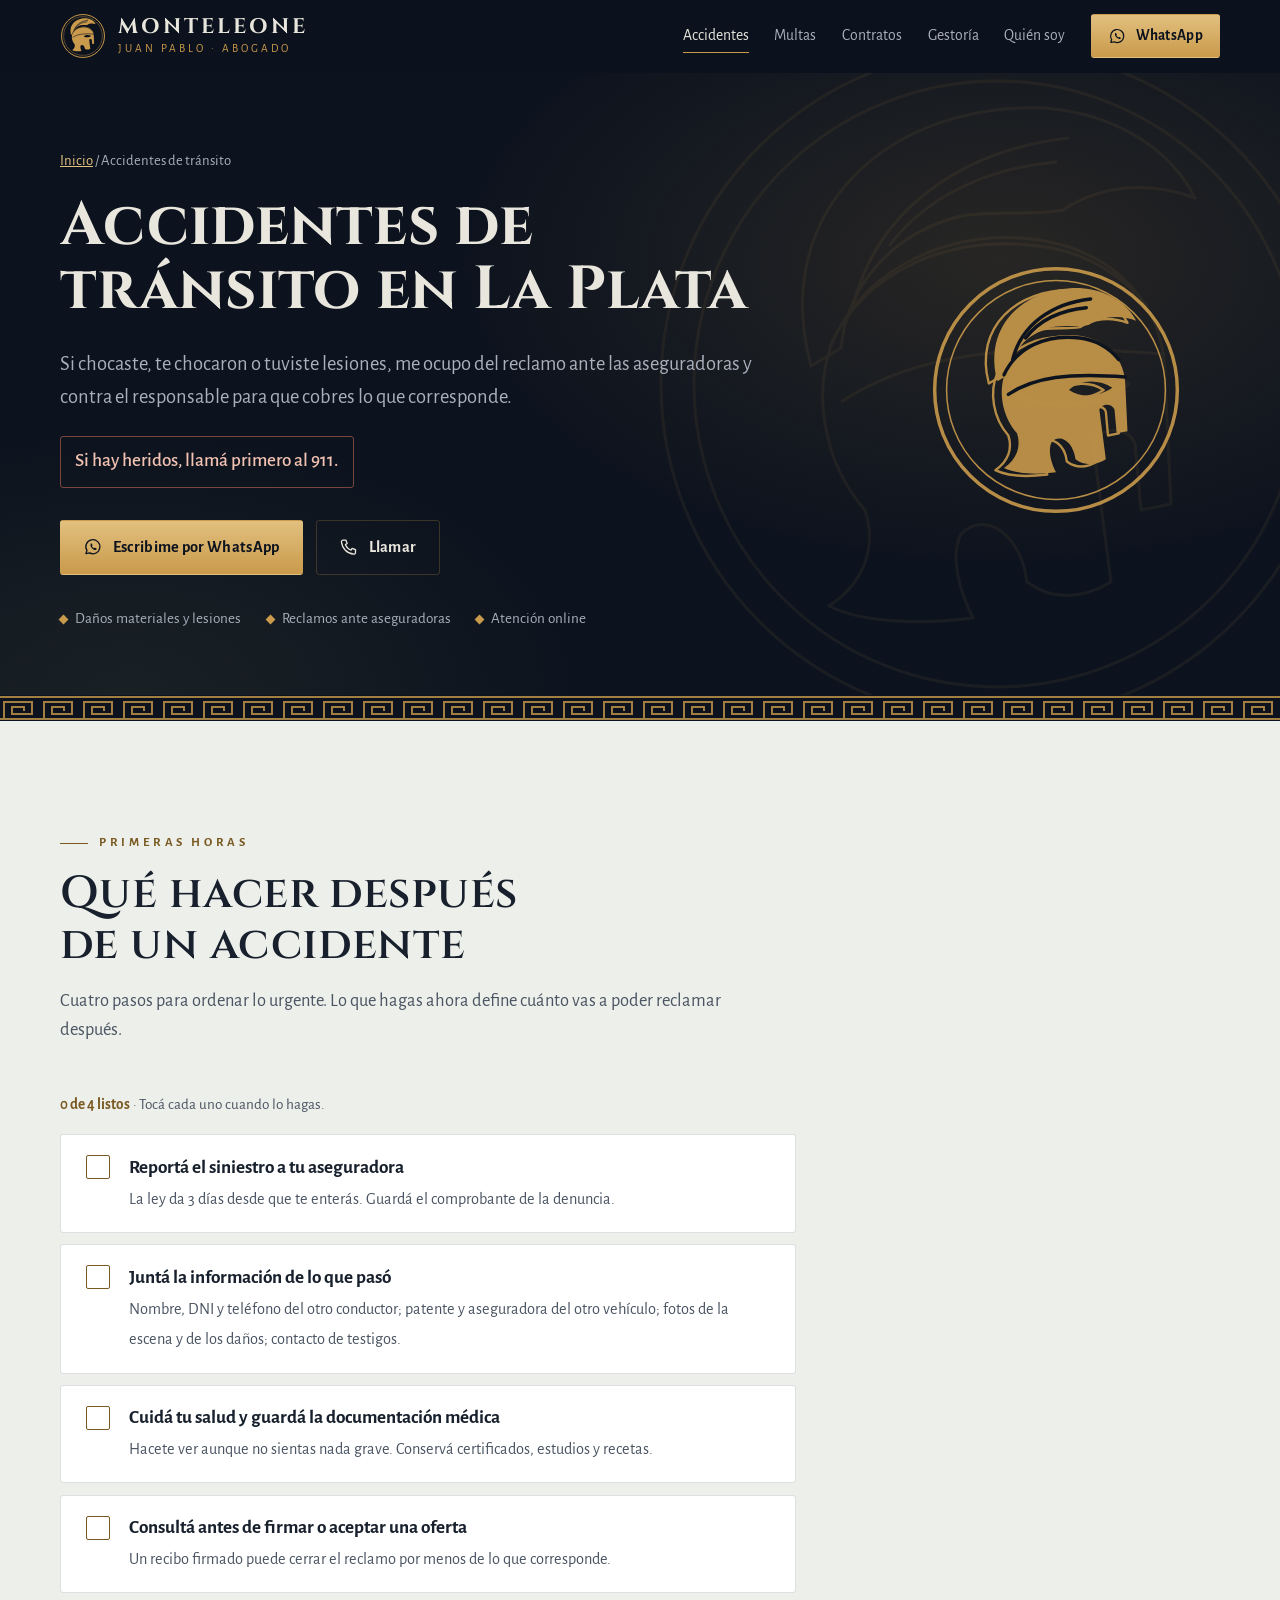
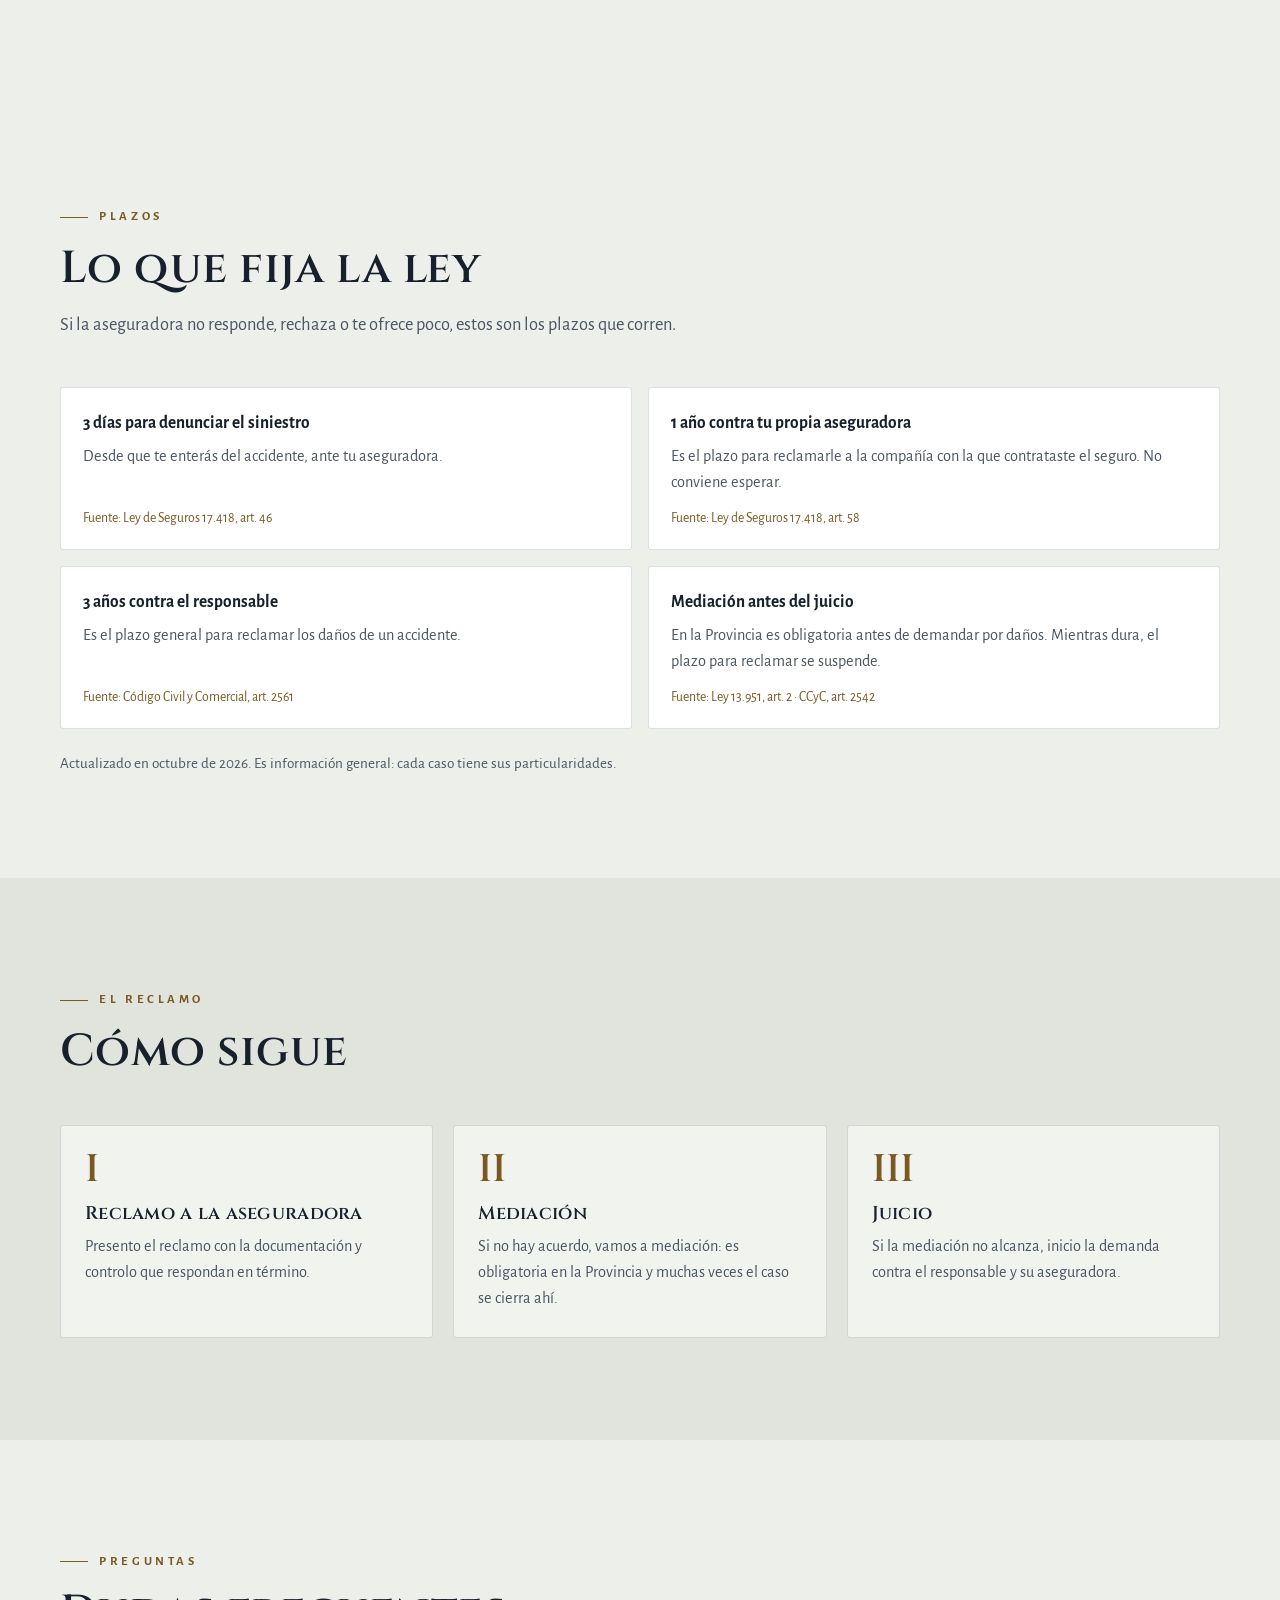
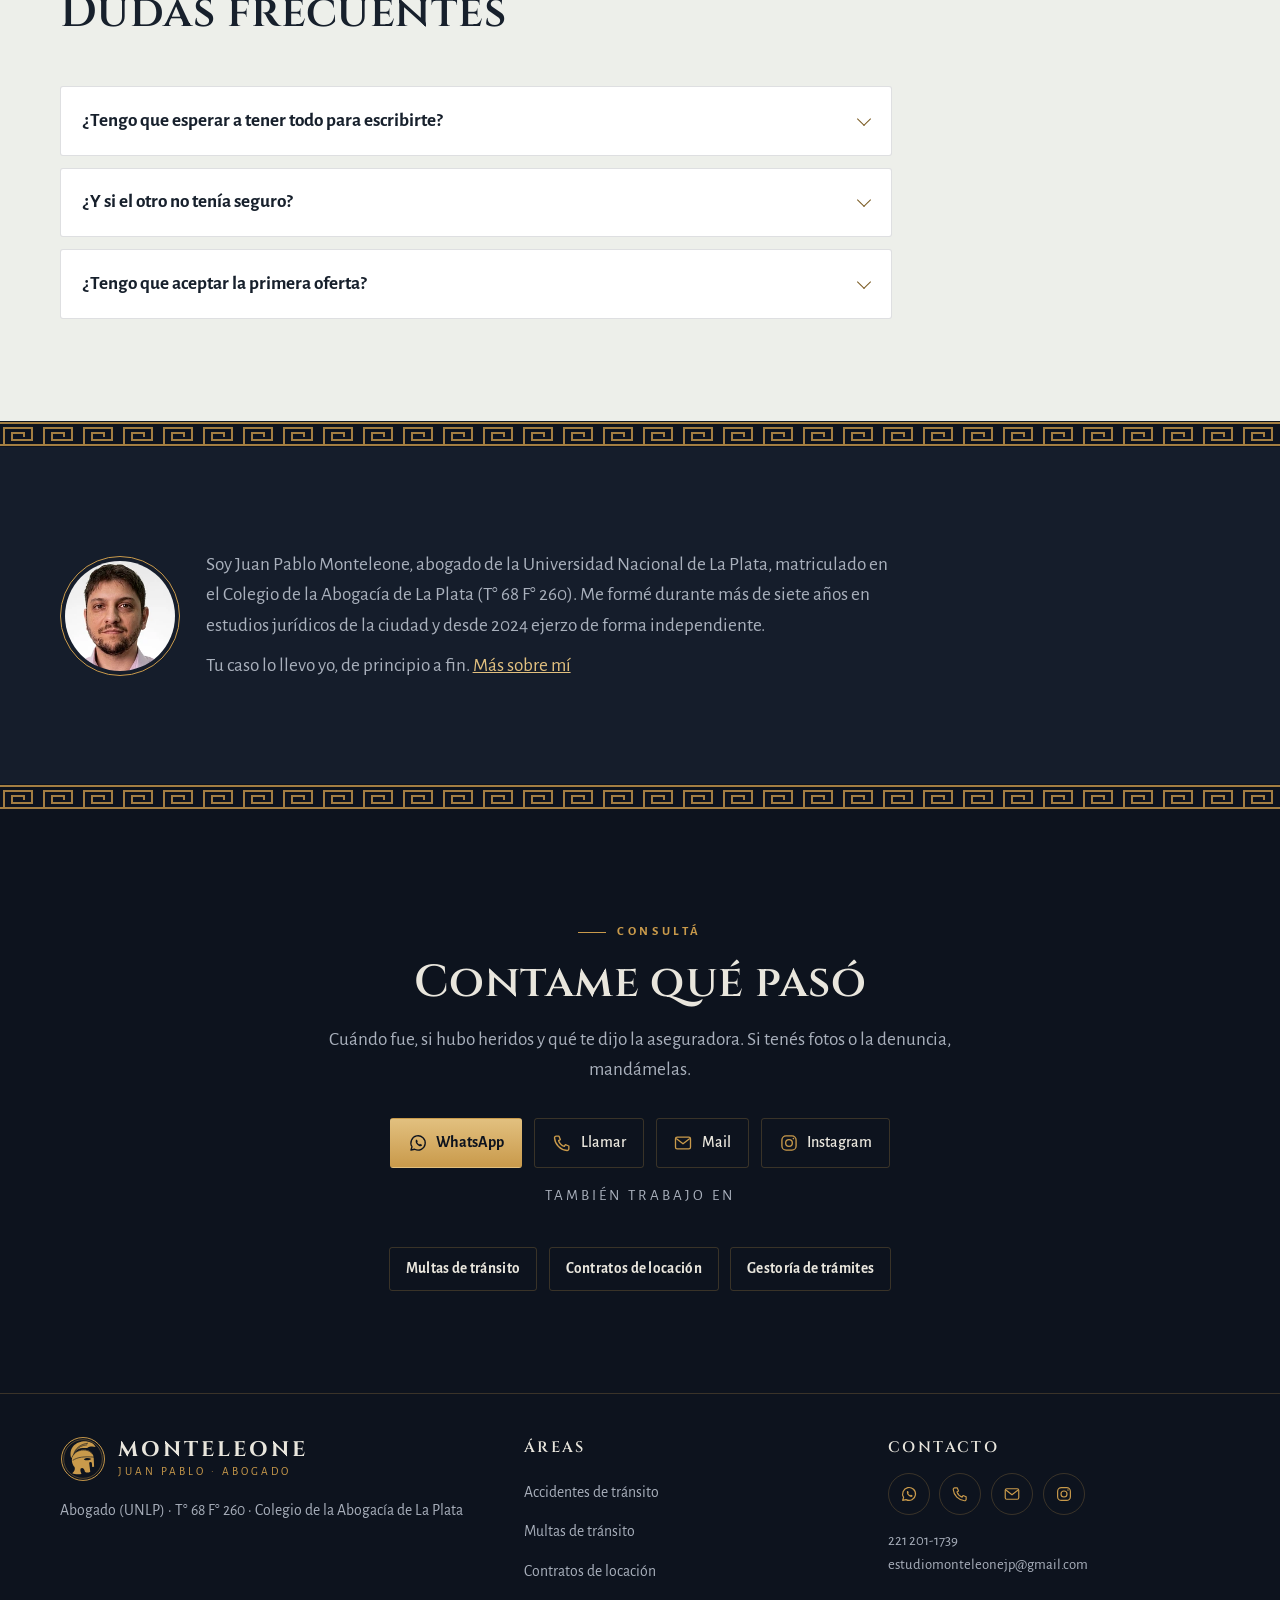
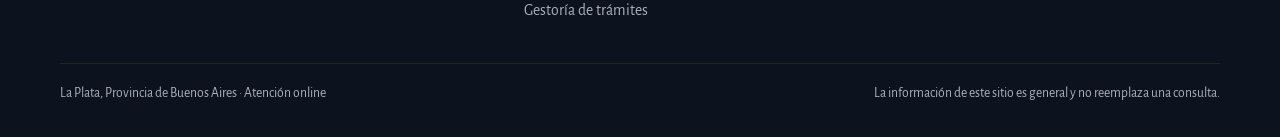
==== commit 5cd6e681: "Accidentes mas breve: sin bloque de documentacion y con menos plazos Co-Authored-By: Claude Sonnet 5" ====
--- a/accidentes/index.html
+++ b/accidentes/index.html
@@ -63,21 +63,10 @@
     <div class="checklist" data-checklist><p class="check-cont"><b data-contador>0 de 4 listos</b> · Tocá cada uno cuando lo hagas.</p><label class="check" for="chk-acc-0"><input type="checkbox" id="chk-acc-0"><div><strong>Reportá el siniestro a tu aseguradora</strong><span>La ley da 3 días desde que te enterás. Guardá el comprobante de la denuncia.</span></div></label><label class="check" for="chk-acc-1"><input type="checkbox" id="chk-acc-1"><div><strong>Juntá la información de lo que pasó</strong><span>Nombre, DNI y teléfono del otro conductor; patente y aseguradora del otro vehículo; fotos de la escena y de los daños; contacto de testigos.</span></div></label><label class="check" for="chk-acc-2"><input type="checkbox" id="chk-acc-2"><div><strong>Cuidá tu salud y guardá la documentación médica</strong><span>Hacete ver aunque no sientas nada grave. Conservá certificados, estudios y recetas.</span></div></label><label class="check" for="chk-acc-3"><input type="checkbox" id="chk-acc-3"><div><strong>Consultá antes de firmar o aceptar una oferta</strong><span>Un recibo firmado puede cerrar el reclamo por menos de lo que corresponde.</span></div></label></div>
   </div>
 </section>
-
-<section class="seccion claro alt">
-  <div class="contenedor">
-    <div class="encabezado rv"><span class="rotulo">Según el caso</span><h2>Qué conviene juntar</h2></div>
-    <div class="dos-col" data-escalonar>
-      <div class="tarjeta"><h3><svg viewBox="0 0 24 24" aria-hidden="true" fill="none" stroke="currentColor" stroke-width="1.3" stroke-linejoin="round" stroke-linecap="round"><path d="M3 15.5l1.7-4.9A2.2 2.2 0 0 1 6.8 9h10.4a2.2 2.2 0 0 1 2.1 1.6l1.7 4.9v3H3z"/><path d="M3 15.5h18M6.5 12.5h3"/><circle cx="7" cy="18.6" r="1.7"/><circle cx="17" cy="18.6" r="1.7"/><path d="M14 3.5l1 2.3M18.5 4l-1.4 2M10 4.2l1.6 1.9"/></svg>Si hubo daños materiales</h3><ul class="lista"><li>Fotos de los daños desde varios ángulos.</li><li>Presupuestos de reparación.</li><li>Comprobantes de lo que gastaste: grúa, traslados, alquiler de otro vehículo.</li></ul></div>
-      <div class="tarjeta"><h3><svg viewBox="0 0 24 24" aria-hidden="true" fill="none" stroke="currentColor" stroke-width="1.3" stroke-linejoin="round"><path d="M12 3 5 6v5.5c0 4.5 3 8 7 9.5 4-1.5 7-5 7-9.5V6z"/><path d="m9 12 2.2 2.2L15.5 10"/></svg>Si hubo lesiones</h3><ul class="lista"><li>Certificados médicos, estudios y recetas.</li><li>Constancias de los días que no pudiste trabajar.</li><li>Gastos de tratamiento, remedios y traslados.</li></ul></div>
-    </div>
-  </div>
-</section>
-
 <section class="seccion claro">
   <div class="contenedor">
     <div class="encabezado rv"><span class="rotulo">Plazos</span><h2>Lo que fija la ley</h2><p>Si la aseguradora no responde, rechaza o te ofrece poco, estos son los plazos que corren.</p></div>
-    <ul class="ley" data-escalonar><li><strong>3 días para denunciar el siniestro</strong><span>Desde que te enterás del accidente, ante tu aseguradora.</span><small>Fuente: Ley de Seguros 17.418, art. 46</small></li><li><strong>30 días para que tu aseguradora se pronuncie</strong><span>Corren desde que recibe la información que te pidió. Si no contesta, se considera que aceptó.</span><small>Fuente: Ley de Seguros 17.418, art. 56</small></li><li><strong>15 días para pagar</strong><span>En los seguros de daños, una vez reconocido el derecho y fijado el monto.</span><small>Fuente: Ley de Seguros 17.418, art. 49</small></li><li><strong>1 año contra tu propia aseguradora</strong><span>Es el plazo para reclamarle a la compañía con la que contrataste el seguro. No conviene esperar.</span><small>Fuente: Ley de Seguros 17.418, art. 58</small></li><li><strong>3 años contra el responsable</strong><span>Es el plazo general para reclamar los daños de un accidente.</span><small>Fuente: Código Civil y Comercial, art. 2561</small></li><li><strong>Mediación antes del juicio</strong><span>En la Provincia es obligatoria antes de demandar por daños. Mientras dura, el plazo para reclamar se suspende.</span><small>Fuente: Ley 13.951, art. 2 · CCyC, art. 2542</small></li></ul>
+    <ul class="ley" data-escalonar><li><strong>3 días para denunciar el siniestro</strong><span>Desde que te enterás del accidente, ante tu aseguradora.</span><small>Fuente: Ley de Seguros 17.418, art. 46</small></li><li><strong>1 año contra tu propia aseguradora</strong><span>Es el plazo para reclamarle a la compañía con la que contrataste el seguro. No conviene esperar.</span><small>Fuente: Ley de Seguros 17.418, art. 58</small></li><li><strong>3 años contra el responsable</strong><span>Es el plazo general para reclamar los daños de un accidente.</span><small>Fuente: Código Civil y Comercial, art. 2561</small></li><li><strong>Mediación antes del juicio</strong><span>En la Provincia es obligatoria antes de demandar por daños. Mientras dura, el plazo para reclamar se suspende.</span><small>Fuente: Ley 13.951, art. 2 · CCyC, art. 2542</small></li></ul>
     <p class="actualizado rv">Actualizado en octubre de 2026. Es información general: cada caso tiene sus particularidades.</p>
   </div>
 </section>
@@ -92,7 +81,7 @@
 <section class="seccion claro">
   <div class="contenedor">
     <div class="encabezado rv"><span class="rotulo">Preguntas</span><h2>Dudas frecuentes</h2></div>
-    <div class="faq" data-escalonar><details><summary>¿Tengo que esperar a tener todo para escribirte?</summary><div class="resp"><p>No. Escribime apenas puedas, con lo que tengas. Algunos plazos son cortos y conviene empezar cuanto antes.</p></div></details><details><summary>¿Cuánto tiempo tengo para reclamar?</summary><div class="resp"><p>Contra el responsable del choque, 3 años. Contra tu propia aseguradora el plazo es más corto: 1 año. Y la denuncia del siniestro tiene que hacerse dentro de los 3 días.</p></div></details><details><summary>¿Y si el otro no tenía seguro?</summary><div class="resp"><p>El reclamo se puede dirigir contra el conductor y contra el titular del vehículo. Conviene analizar el caso cuanto antes para elegir el mejor camino.</p></div></details><details><summary>¿Tengo que aceptar la primera oferta?</summary><div class="resp"><p>No. Antes de firmar un recibo o un acuerdo, consultá: puede cerrar el reclamo por un monto menor al que corresponde.</p></div></details></div>
+    <div class="faq" data-escalonar><details><summary>¿Tengo que esperar a tener todo para escribirte?</summary><div class="resp"><p>No. Escribime apenas puedas, con lo que tengas. Algunos plazos son cortos y conviene empezar cuanto antes.</p></div></details><details><summary>¿Y si el otro no tenía seguro?</summary><div class="resp"><p>El reclamo se puede dirigir contra el conductor y contra el titular del vehículo. Conviene analizar el caso cuanto antes para elegir el mejor camino.</p></div></details><details><summary>¿Tengo que aceptar la primera oferta?</summary><div class="resp"><p>No. Antes de firmar un recibo o un acuerdo, consultá: puede cerrar el reclamo por un monto menor al que corresponde.</p></div></details></div>
   </div>
 </section>
 <div class="meandro" aria-hidden="true"></div>
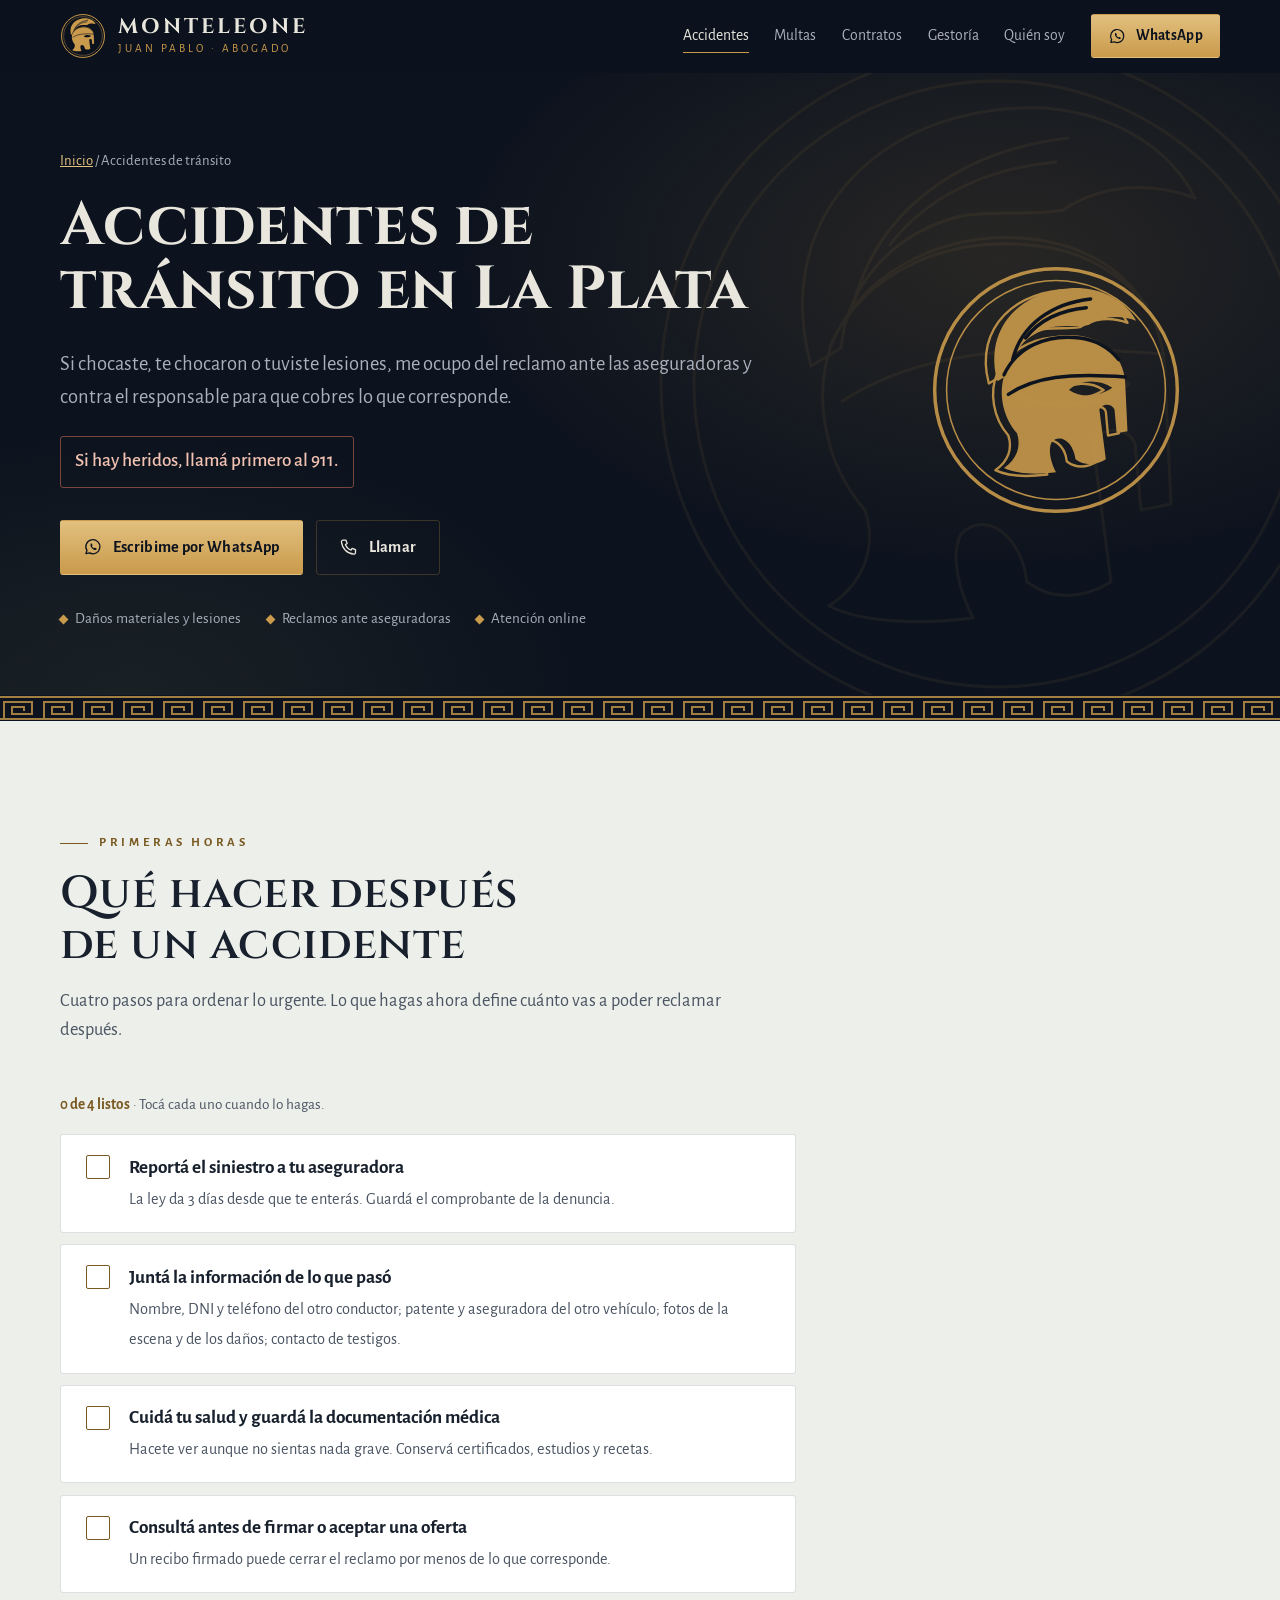
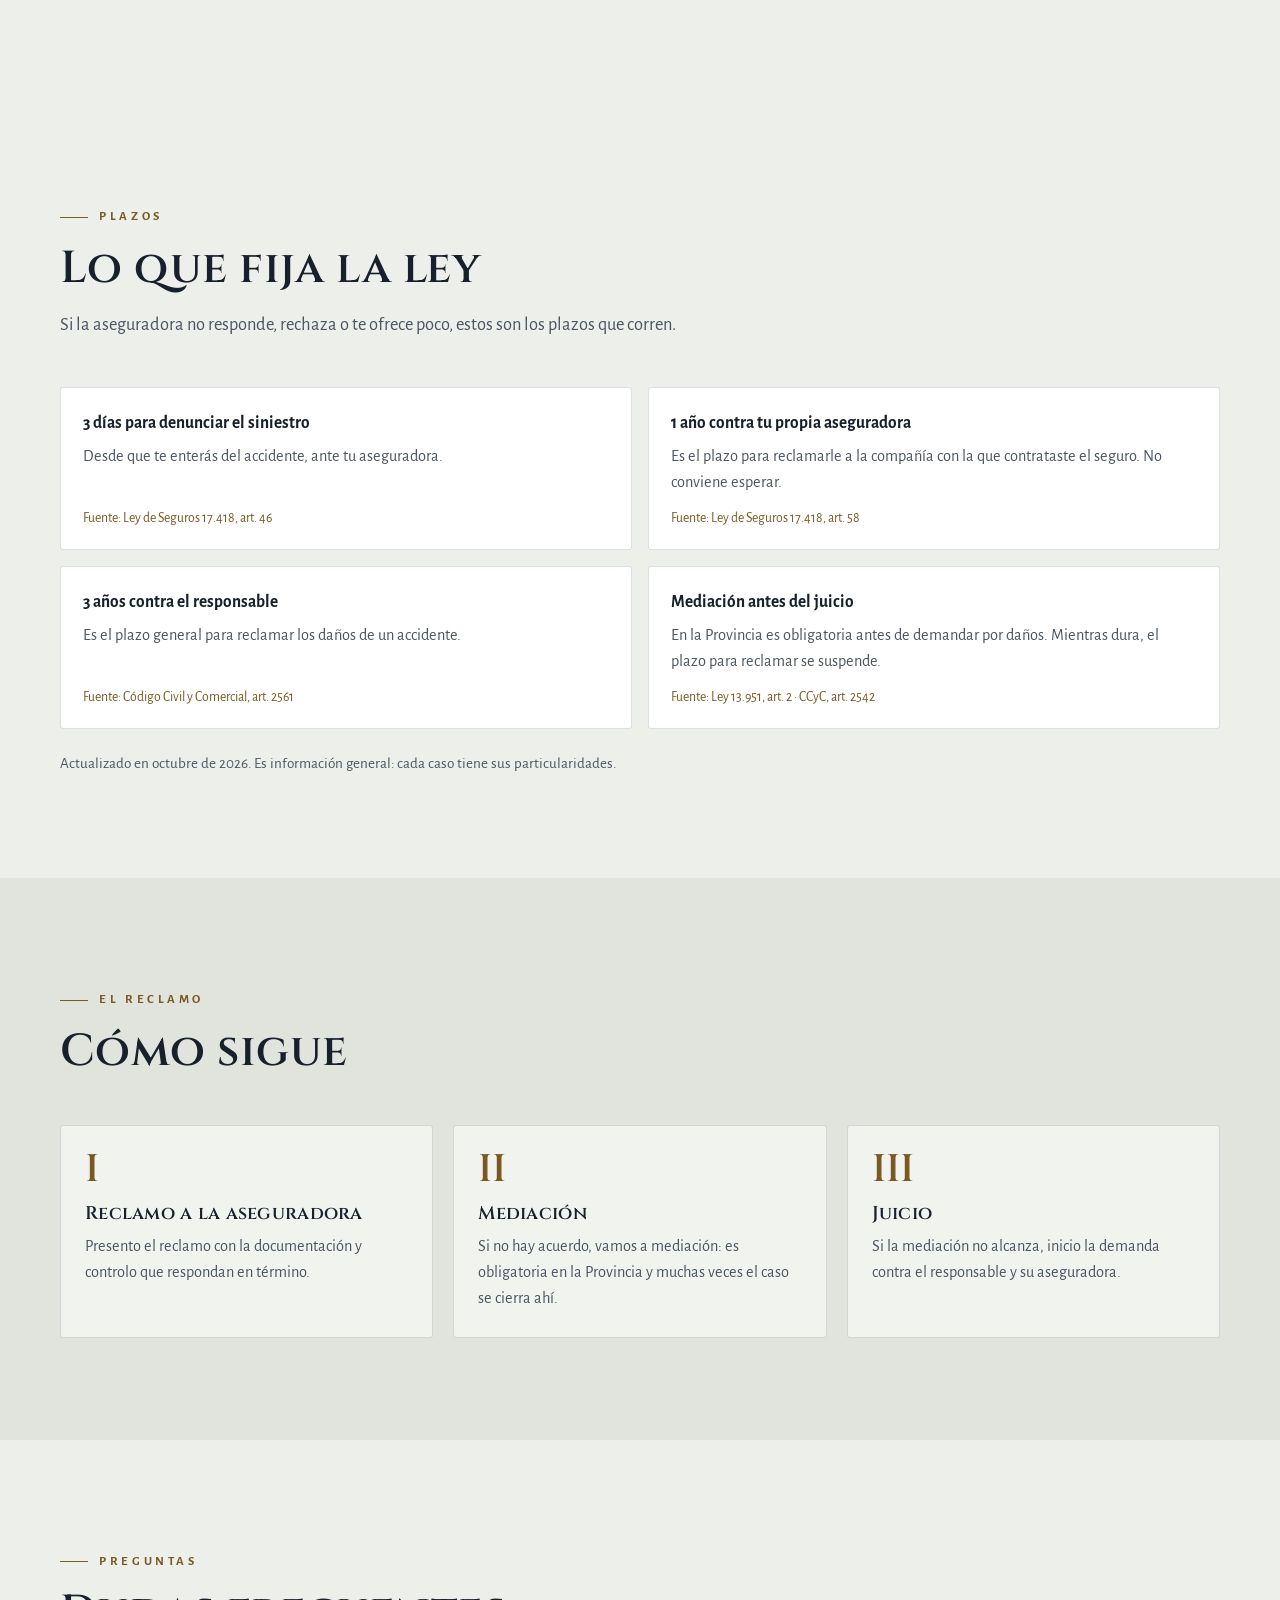
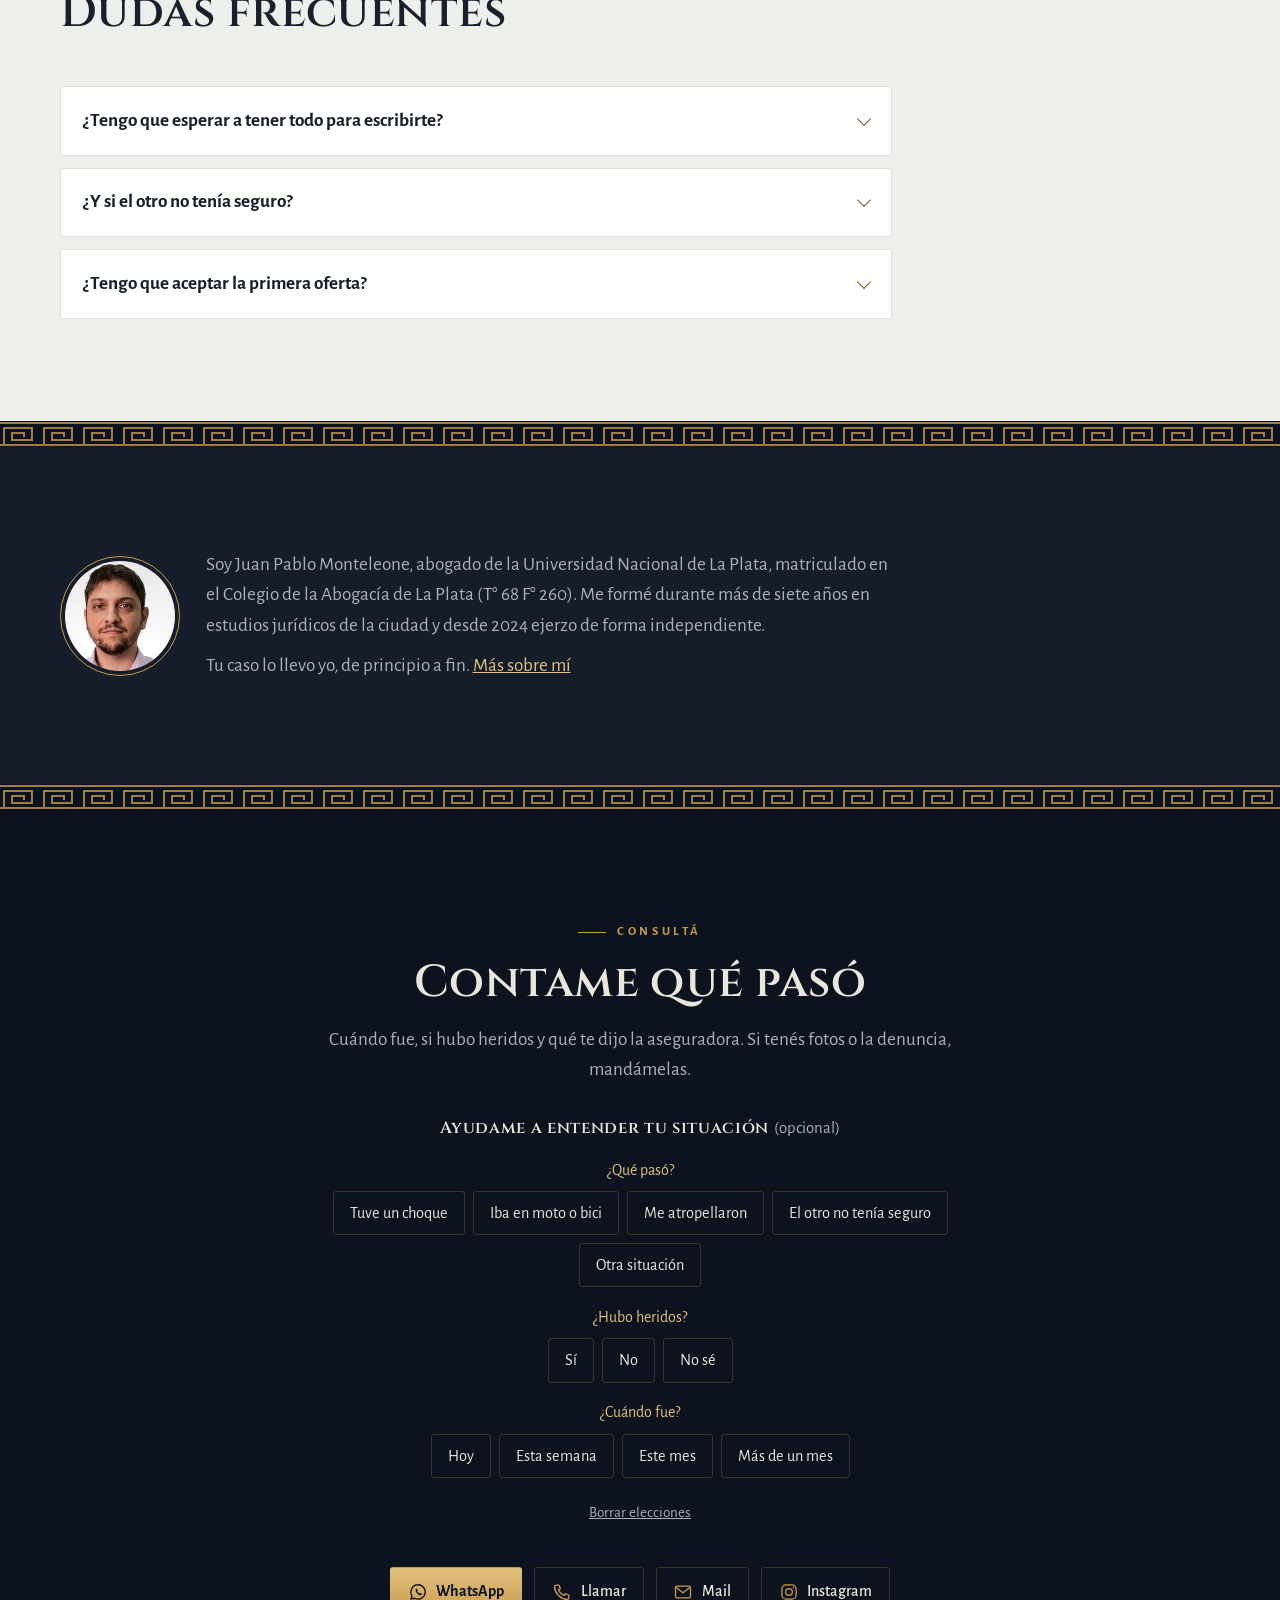
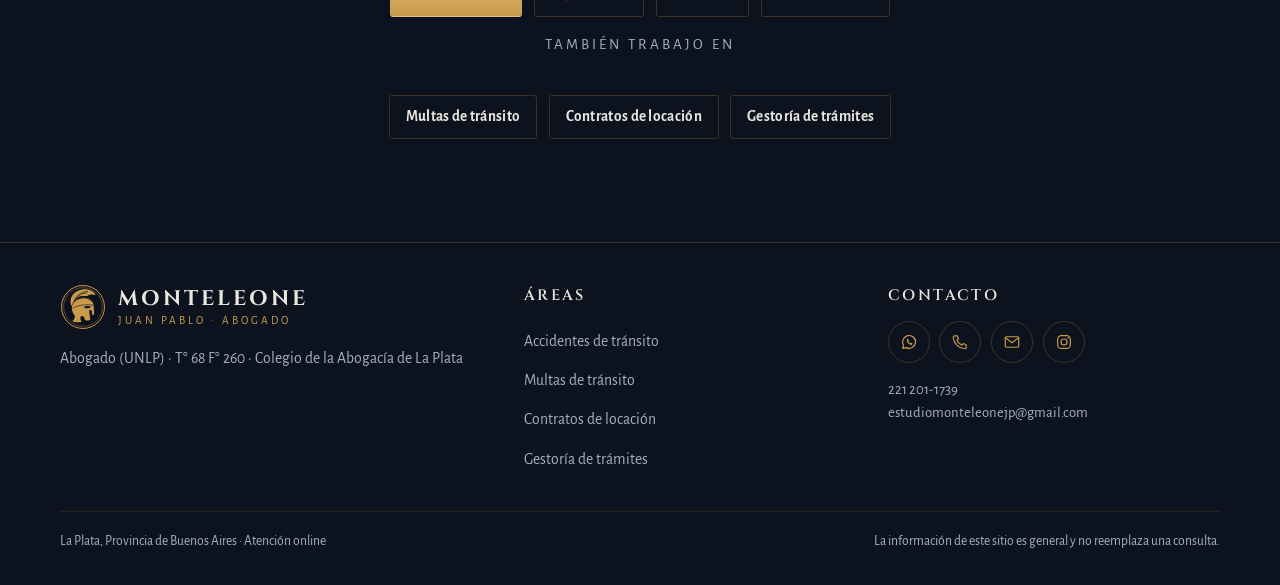
==== commit 418fa36c: "Accidentes: selector de situacion y boton fijo Co-Authored-By: Claude Sonnet 5.5 <noreply@anthropic." ====
--- a/accidentes/index.html
+++ b/accidentes/index.html
@@ -48,7 +48,7 @@
       <p class="hero-lead entrada d1">Si chocaste, te chocaron o tuviste lesiones, me ocupo del reclamo ante las aseguradoras y contra el responsable para que cobres lo que corresponde.</p>
       <p class="alerta entrada d1">Si hay heridos, llamá primero al 911.</p>
       <div class="hero-acciones entrada d2">
-        <a class="btn btn-oro" href="https://wa.me/5492212011739?text=Hola%20Juan%20Pablo%2C%20tuve%20un%20accidente%20de%20tr%C3%A1nsito.%20Quiero%20consultar%20por%20el%20reclamo." target="_blank" rel="noopener"><svg viewBox="0 0 24 24" aria-hidden="true" fill="none" stroke="currentColor" stroke-width="1.6" stroke-linejoin="round"><path d="M3.6 20.4l1.2-3.9A8.6 8.6 0 1 1 8 19.5z"/><path fill="currentColor" stroke="none" d="M9 8.6c.2-.5.6-.6.9-.6h.5c.2 0 .4.1.5.4l.7 1.6c.1.2 0 .5-.1.6l-.5.6c.6 1.1 1.4 1.9 2.5 2.5l.6-.5c.2-.2.4-.2.6-.1l1.6.7c.3.1.4.3.4.5v.5c0 .3-.1.7-.6.9-.7.3-1.9.4-3.7-.8-1.5-1-2.6-2.4-3-3.6-.4-1.3-.1-2.1.1-2.7z"/></svg>Escribime por WhatsApp</a>
+        <a class="btn btn-oro" href="https://wa.me/5492212011739?text=Hola%20Juan%20Pablo%2C%20tuve%20un%20accidente%20de%20tr%C3%A1nsito.%20Quiero%20consultar%20por%20el%20reclamo." data-wa-acc target="_blank" rel="noopener"><svg viewBox="0 0 24 24" aria-hidden="true" fill="none" stroke="currentColor" stroke-width="1.6" stroke-linejoin="round"><path d="M3.6 20.4l1.2-3.9A8.6 8.6 0 1 1 8 19.5z"/><path fill="currentColor" stroke="none" d="M9 8.6c.2-.5.6-.6.9-.6h.5c.2 0 .4.1.5.4l.7 1.6c.1.2 0 .5-.1.6l-.5.6c.6 1.1 1.4 1.9 2.5 2.5l.6-.5c.2-.2.4-.2.6-.1l1.6.7c.3.1.4.3.4.5v.5c0 .3-.1.7-.6.9-.7.3-1.9.4-3.7-.8-1.5-1-2.6-2.4-3-3.6-.4-1.3-.1-2.1.1-2.7z"/></svg>Escribime por WhatsApp</a>
         <a class="btn btn-linea" href="tel:+5492212011739"><svg viewBox="0 0 24 24" aria-hidden="true" fill="none" stroke="currentColor" stroke-width="1.6" stroke-linejoin="round"><path d="M5 3.8h3.4l1.6 4.1-2.1 1.3a11 11 0 0 0 6.9 6.9l1.3-2.1 4.1 1.6V19a2 2 0 0 1-2.1 2A16.5 16.5 0 0 1 3 5.9a2 2 0 0 1 2-2.1z"/></svg>Llamar</a>
       </div>
       <ul class="credenciales entrada d3"><li>Daños materiales y lesiones</li><li>Reclamos ante aseguradoras</li><li>Atención online</li></ul>
@@ -103,7 +103,30 @@
       <span class="rotulo">Consultá</span>
       <h2>Contame qué pasó</h2>
       <p>Cuándo fue, si hubo heridos y qué te dijo la aseguradora. Si tenés fotos o la denuncia, mandámelas.</p>
-      <div class="contacto-iconos"><a class="ico-btn principal" href="https://wa.me/5492212011739?text=Hola%20Juan%20Pablo%2C%20tuve%20un%20accidente%20de%20tr%C3%A1nsito.%20Quiero%20consultar%20por%20el%20reclamo." target="_blank" rel="noopener"><svg viewBox="0 0 24 24" aria-hidden="true" fill="none" stroke="currentColor" stroke-width="1.6" stroke-linejoin="round"><path d="M3.6 20.4l1.2-3.9A8.6 8.6 0 1 1 8 19.5z"/><path fill="currentColor" stroke="none" d="M9 8.6c.2-.5.6-.6.9-.6h.5c.2 0 .4.1.5.4l.7 1.6c.1.2 0 .5-.1.6l-.5.6c.6 1.1 1.4 1.9 2.5 2.5l.6-.5c.2-.2.4-.2.6-.1l1.6.7c.3.1.4.3.4.5v.5c0 .3-.1.7-.6.9-.7.3-1.9.4-3.7-.8-1.5-1-2.6-2.4-3-3.6-.4-1.3-.1-2.1.1-2.7z"/></svg><span>WhatsApp</span></a><a class="ico-btn" href="tel:+5492212011739" title="221 201-1739"><svg viewBox="0 0 24 24" aria-hidden="true" fill="none" stroke="currentColor" stroke-width="1.6" stroke-linejoin="round"><path d="M5 3.8h3.4l1.6 4.1-2.1 1.3a11 11 0 0 0 6.9 6.9l1.3-2.1 4.1 1.6V19a2 2 0 0 1-2.1 2A16.5 16.5 0 0 1 3 5.9a2 2 0 0 1 2-2.1z"/></svg><span>Llamar</span></a><a class="ico-btn" href="mailto:estudiomonteleonejp@gmail.com" title="estudiomonteleonejp@gmail.com"><svg viewBox="0 0 24 24" aria-hidden="true" fill="none" stroke="currentColor" stroke-width="1.6" stroke-linejoin="round"><rect x="3" y="5" width="18" height="14" rx="2"/><path d="M3.8 6.6 12 13l8.2-6.4"/></svg><span>Mail</span></a><a class="ico-btn" href="https://www.instagram.com/monteleone.abogado/" target="_blank" rel="noopener" title="@monteleone.abogado"><svg viewBox="0 0 24 24" aria-hidden="true" fill="none" stroke="currentColor" stroke-width="1.6"><rect x="3.5" y="3.5" width="17" height="17" rx="5"/><circle cx="12" cy="12" r="4"/><circle cx="17.3" cy="6.7" r="1" fill="currentColor" stroke="none"/></svg><span>Instagram</span></a></div>
+            <form class="situacion" id="situacion" aria-labelledby="sit-titulo" onsubmit="return false">
+        <h3 id="sit-titulo">Ayudame a entender tu situación <span>(opcional)</span></h3>
+        <fieldset><legend>¿Qué pasó?</legend>
+          <label class="chip"><input type="radio" name="que" value="choque"><span>Tuve un choque</span></label>
+          <label class="chip"><input type="radio" name="que" value="moto"><span>Iba en moto o bici</span></label>
+          <label class="chip"><input type="radio" name="que" value="atropello"><span>Me atropellaron</span></label>
+          <label class="chip"><input type="radio" name="que" value="sinseguro"><span>El otro no tenía seguro</span></label>
+          <label class="chip"><input type="radio" name="que" value="otra"><span>Otra situación</span></label>
+        </fieldset>
+        <fieldset><legend>¿Hubo heridos?</legend>
+          <label class="chip"><input type="radio" name="her" value="si"><span>Sí</span></label>
+          <label class="chip"><input type="radio" name="her" value="no"><span>No</span></label>
+          <label class="chip"><input type="radio" name="her" value="nose"><span>No sé</span></label>
+        </fieldset>
+        <fieldset><legend>¿Cuándo fue?</legend>
+          <label class="chip"><input type="radio" name="cua" value="hoy"><span>Hoy</span></label>
+          <label class="chip"><input type="radio" name="cua" value="semana"><span>Esta semana</span></label>
+          <label class="chip"><input type="radio" name="cua" value="mes"><span>Este mes</span></label>
+          <label class="chip"><input type="radio" name="cua" value="mas"><span>Más de un mes</span></label>
+        </fieldset>
+        <p class="sit-msg" id="sit-msg" aria-live="polite" hidden></p>
+        <button type="button" class="sit-borrar" id="sit-borrar" hidden>Borrar elecciones</button>
+      </form>
+      <div class="contacto-iconos"><a class="ico-btn principal" data-wa-acc href="https://wa.me/5492212011739?text=Hola%20Juan%20Pablo%2C%20tuve%20un%20accidente%20de%20tr%C3%A1nsito.%20Quiero%20consultar%20por%20el%20reclamo." target="_blank" rel="noopener"><svg viewBox="0 0 24 24" aria-hidden="true" fill="none" stroke="currentColor" stroke-width="1.6" stroke-linejoin="round"><path d="M3.6 20.4l1.2-3.9A8.6 8.6 0 1 1 8 19.5z"/><path fill="currentColor" stroke="none" d="M9 8.6c.2-.5.6-.6.9-.6h.5c.2 0 .4.1.5.4l.7 1.6c.1.2 0 .5-.1.6l-.5.6c.6 1.1 1.4 1.9 2.5 2.5l.6-.5c.2-.2.4-.2.6-.1l1.6.7c.3.1.4.3.4.5v.5c0 .3-.1.7-.6.9-.7.3-1.9.4-3.7-.8-1.5-1-2.6-2.4-3-3.6-.4-1.3-.1-2.1.1-2.7z"/></svg><span>WhatsApp</span></a><a class="ico-btn" href="tel:+5492212011739" title="221 201-1739"><svg viewBox="0 0 24 24" aria-hidden="true" fill="none" stroke="currentColor" stroke-width="1.6" stroke-linejoin="round"><path d="M5 3.8h3.4l1.6 4.1-2.1 1.3a11 11 0 0 0 6.9 6.9l1.3-2.1 4.1 1.6V19a2 2 0 0 1-2.1 2A16.5 16.5 0 0 1 3 5.9a2 2 0 0 1 2-2.1z"/></svg><span>Llamar</span></a><a class="ico-btn" href="mailto:estudiomonteleonejp@gmail.com" title="estudiomonteleonejp@gmail.com"><svg viewBox="0 0 24 24" aria-hidden="true" fill="none" stroke="currentColor" stroke-width="1.6" stroke-linejoin="round"><rect x="3" y="5" width="18" height="14" rx="2"/><path d="M3.8 6.6 12 13l8.2-6.4"/></svg><span>Mail</span></a><a class="ico-btn" href="https://www.instagram.com/monteleone.abogado/" target="_blank" rel="noopener" title="@monteleone.abogado"><svg viewBox="0 0 24 24" aria-hidden="true" fill="none" stroke="currentColor" stroke-width="1.6"><rect x="3.5" y="3.5" width="17" height="17" rx="5"/><circle cx="12" cy="12" r="4"/><circle cx="17.3" cy="6.7" r="1" fill="currentColor" stroke="none"/></svg><span>Instagram</span></a></div>
     </div>
     <p class="otras-rotulo rv">También trabajo en</p>
     <div class="otras rv"><a class="btn btn-linea btn-chico" href="/multas/">Multas de tránsito</a><a class="btn btn-linea btn-chico" href="/contratos/">Contratos de locación</a><a class="btn btn-linea btn-chico" href="/gestoria/">Gestoría de trámites</a></div>
@@ -138,6 +161,7 @@
     </div>
   </div>
 </footer>
+<a class="wa-fijo" data-wa-fijo href="https://wa.me/5492212011739?text=Hola%20Juan%20Pablo%2C%20tuve%20un%20accidente%20de%20tr%C3%A1nsito.%20Quiero%20consultar%20por%20el%20reclamo." target="_blank" rel="noopener" data-wa-acc aria-label="Escribir a Juan Pablo por WhatsApp"><svg class="wa-ico" viewBox="0 0 24 24" aria-hidden="true" fill="none" stroke="currentColor" stroke-width="1.6" stroke-linejoin="round"><path d="M3.6 20.4l1.2-3.9A8.6 8.6 0 1 1 8 19.5z"/><path fill="currentColor" stroke="none" d="M9 8.6c.2-.5.6-.6.9-.6h.5c.2 0 .4.1.5.4l.7 1.6c.1.2 0 .5-.1.6l-.5.6c.6 1.1 1.4 1.9 2.5 2.5l.6-.5c.2-.2.4-.2.6-.1l1.6.7c.3.1.4.3.4.5v.5c0 .3-.1.7-.6.9-.7.3-1.9.4-3.7-.8-1.5-1-2.6-2.4-3-3.6-.4-1.3-.1-2.1.1-2.7z"/></svg>Escribime por WhatsApp</a>
 <script src="/main.js"></script>
 </body>
 </html>
--- a/styles.css
+++ b/styles.css
@@ -421,3 +421,37 @@
   .js .rv { opacity: 1; transform: none; }
   .meandro { animation: none; }
 }
+
+/* Botón fijo de WhatsApp (solo celular y tablet; en escritorio está en la cabecera) */
+.wa-fijo { display: none; }
+@media (max-width: 960px) {
+  .wa-fijo {
+    position: fixed; z-index: 55; left: 14px; right: 14px; bottom: calc(14px + env(safe-area-inset-bottom, 0px));
+    display: flex; align-items: center; justify-content: center; gap: .6rem; min-height: 54px;
+    background: linear-gradient(180deg, var(--bronce-claro), var(--bronce)); color: var(--noche);
+    font-weight: 700; font-size: 1.1rem; text-decoration: none; border-radius: var(--radio);
+    box-shadow: 0 10px 30px -8px rgba(0, 0, 0, .65);
+    transform: translateY(160%); opacity: 0; visibility: hidden;
+    transition: transform .4s var(--ease), opacity .3s, visibility .4s;
+  }
+  .wa-fijo.visible { transform: none; opacity: 1; visibility: visible; }
+  .wa-fijo .wa-ico { width: 1.35em; height: 1.35em; flex: none; }
+  .pie { padding-bottom: 6.2rem; }
+}
+
+/* Selector de situación (accidentes) */
+.situacion { max-width: 40rem; margin: 2rem auto 0; text-align: left; }
+.situacion h3 { font: 600 1.05rem/1.3 var(--f-display); letter-spacing: .04em; text-align: center; color: var(--claro); }
+.situacion h3 span { font-family: var(--f-texto); font-weight: 400; letter-spacing: 0; color: var(--claro-2); }
+.situacion fieldset { border: 0; margin: 1.1rem 0 0; padding: 0; display: flex; flex-wrap: wrap; gap: .5rem; justify-content: center; }
+.situacion legend { width: 100%; float: left; text-align: center; margin-bottom: .5rem; font-size: 1rem; color: var(--bronce-claro); }
+.situacion fieldset > * { float: none; }
+.chip { position: relative; display: inline-flex; }
+.chip input { position: absolute; inset: 0; width: 100%; height: 100%; margin: 0; opacity: 0; cursor: pointer; }
+.chip span { display: inline-flex; align-items: center; min-height: 44px; padding: .5rem 1rem; border: 1px solid var(--linea-osc); border-radius: var(--radio); font-size: 1.02rem; color: var(--claro); transition: background .25s, color .25s, border-color .25s; }
+.chip:hover span { border-color: var(--bronce); }
+.chip input:checked + span { background: var(--bronce-claro); color: var(--noche); border-color: transparent; font-weight: 700; }
+.chip input:focus-visible + span { outline: 2px solid var(--bronce-claro); outline-offset: 3px; }
+.cta-final .sit-msg { margin: 1.4rem auto 0; padding: .9rem 1.1rem; background: var(--noche-3); border-left: 3px solid var(--bronce); border-radius: var(--radio); color: var(--claro); font-size: 1.05rem; text-align: left; max-width: 34em; }
+.sit-borrar { display: block; margin: .8rem auto 0; background: none; border: 0; color: var(--claro-2); text-decoration: underline; font: inherit; font-size: .95rem; cursor: pointer; min-height: 44px; padding: 0 .8rem; }
+.sit-borrar:hover { color: var(--bronce-claro); }
